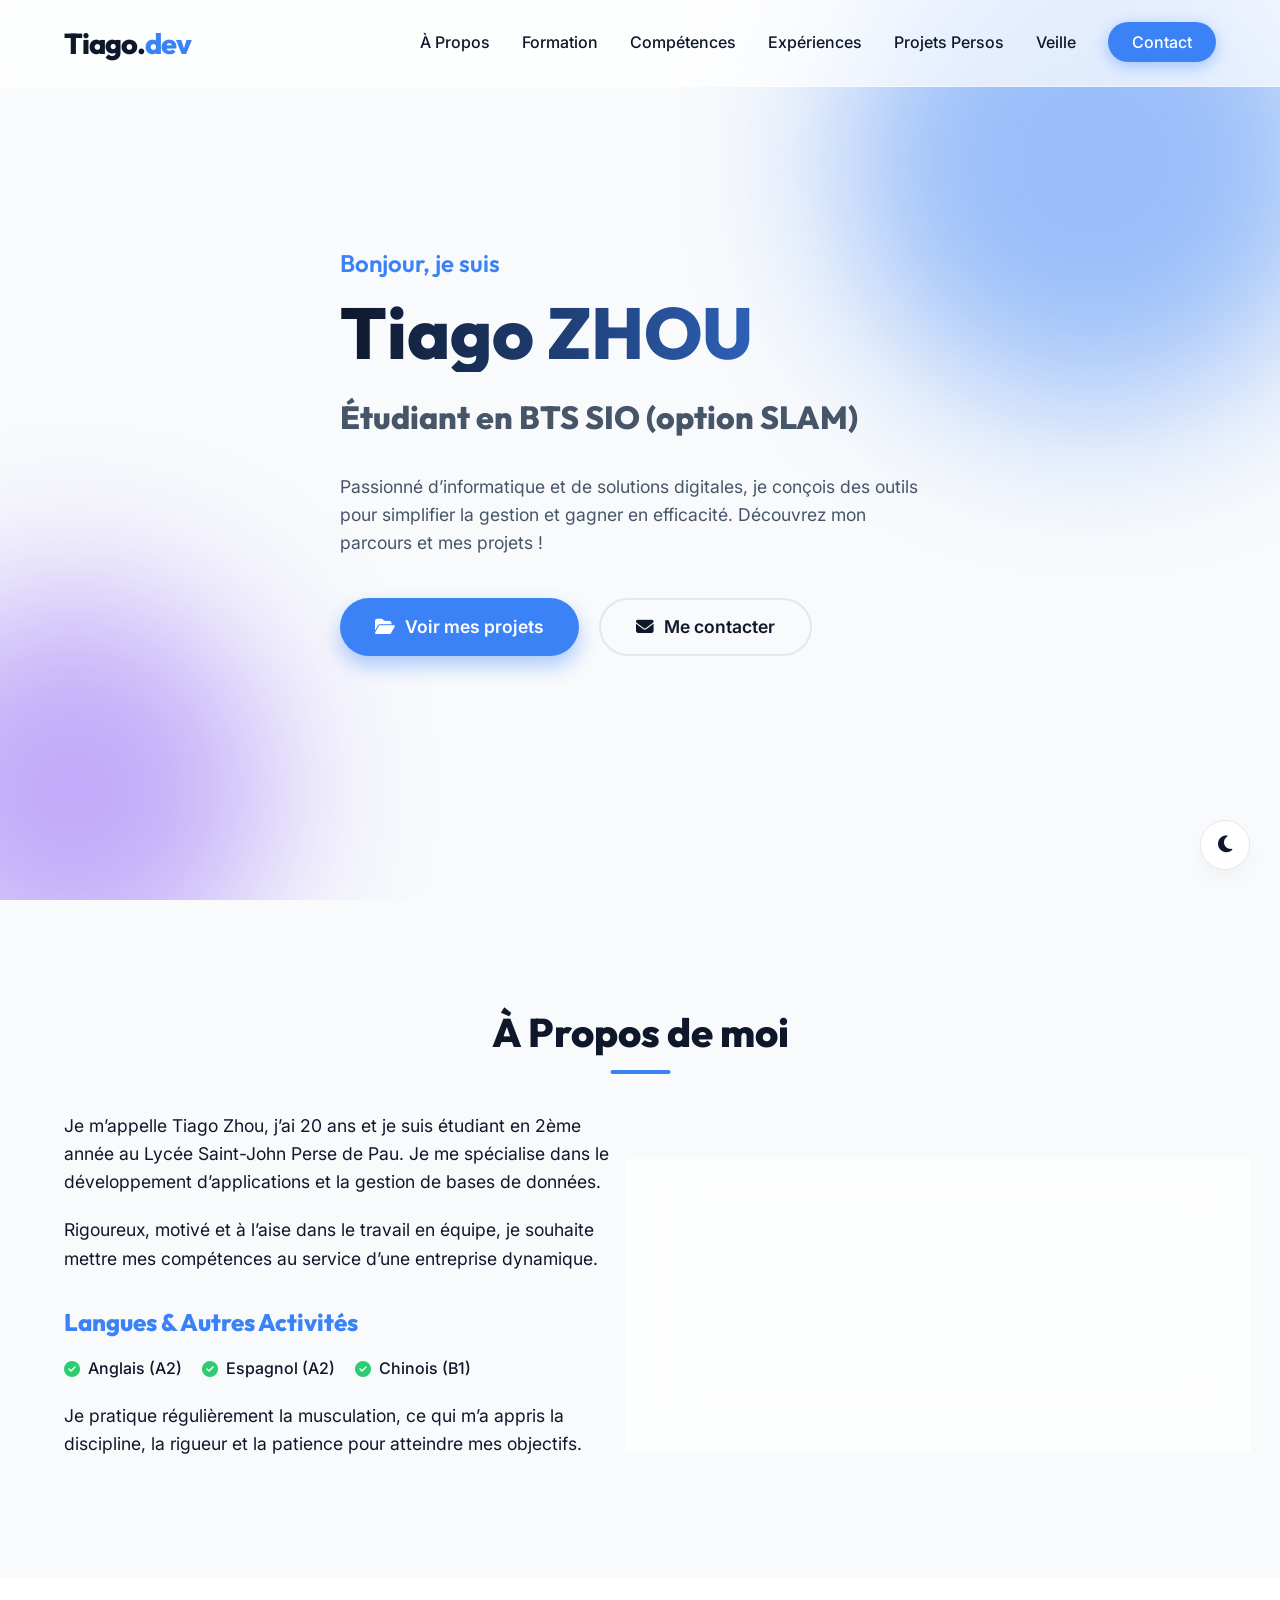
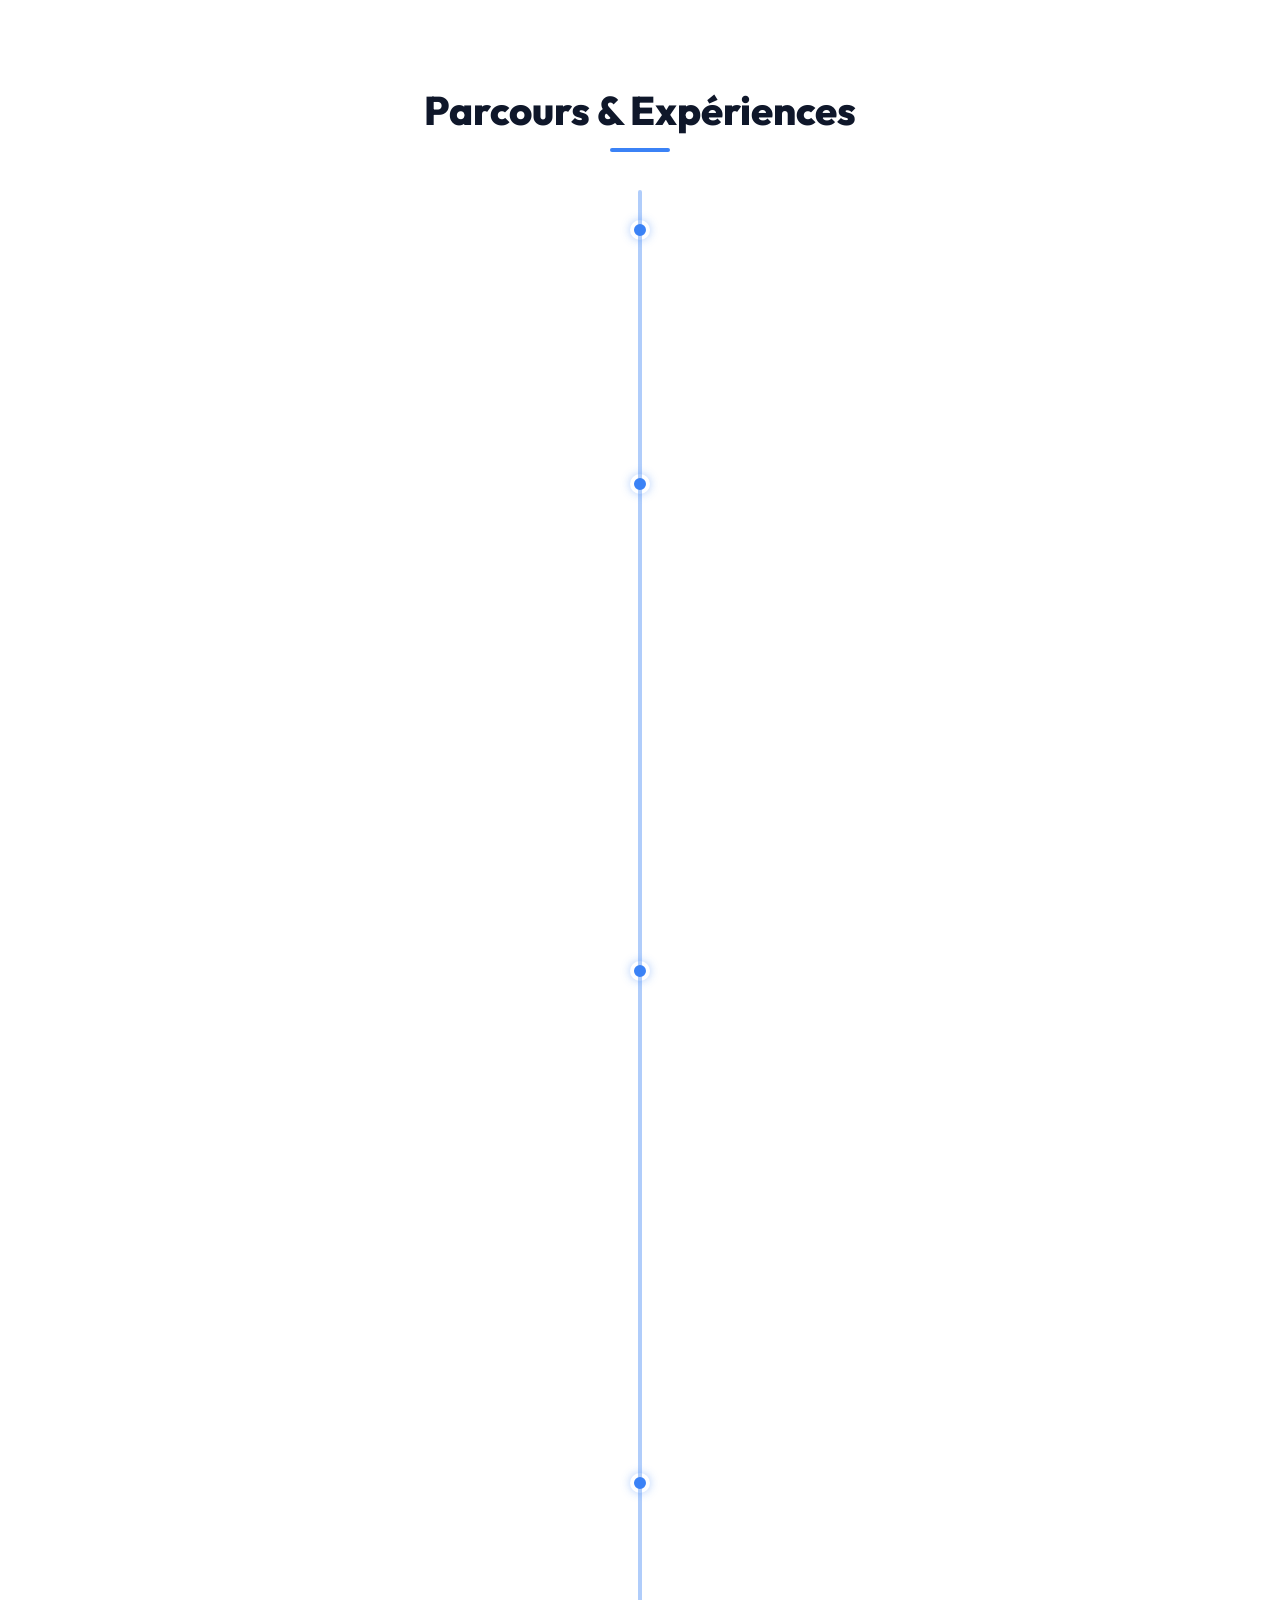
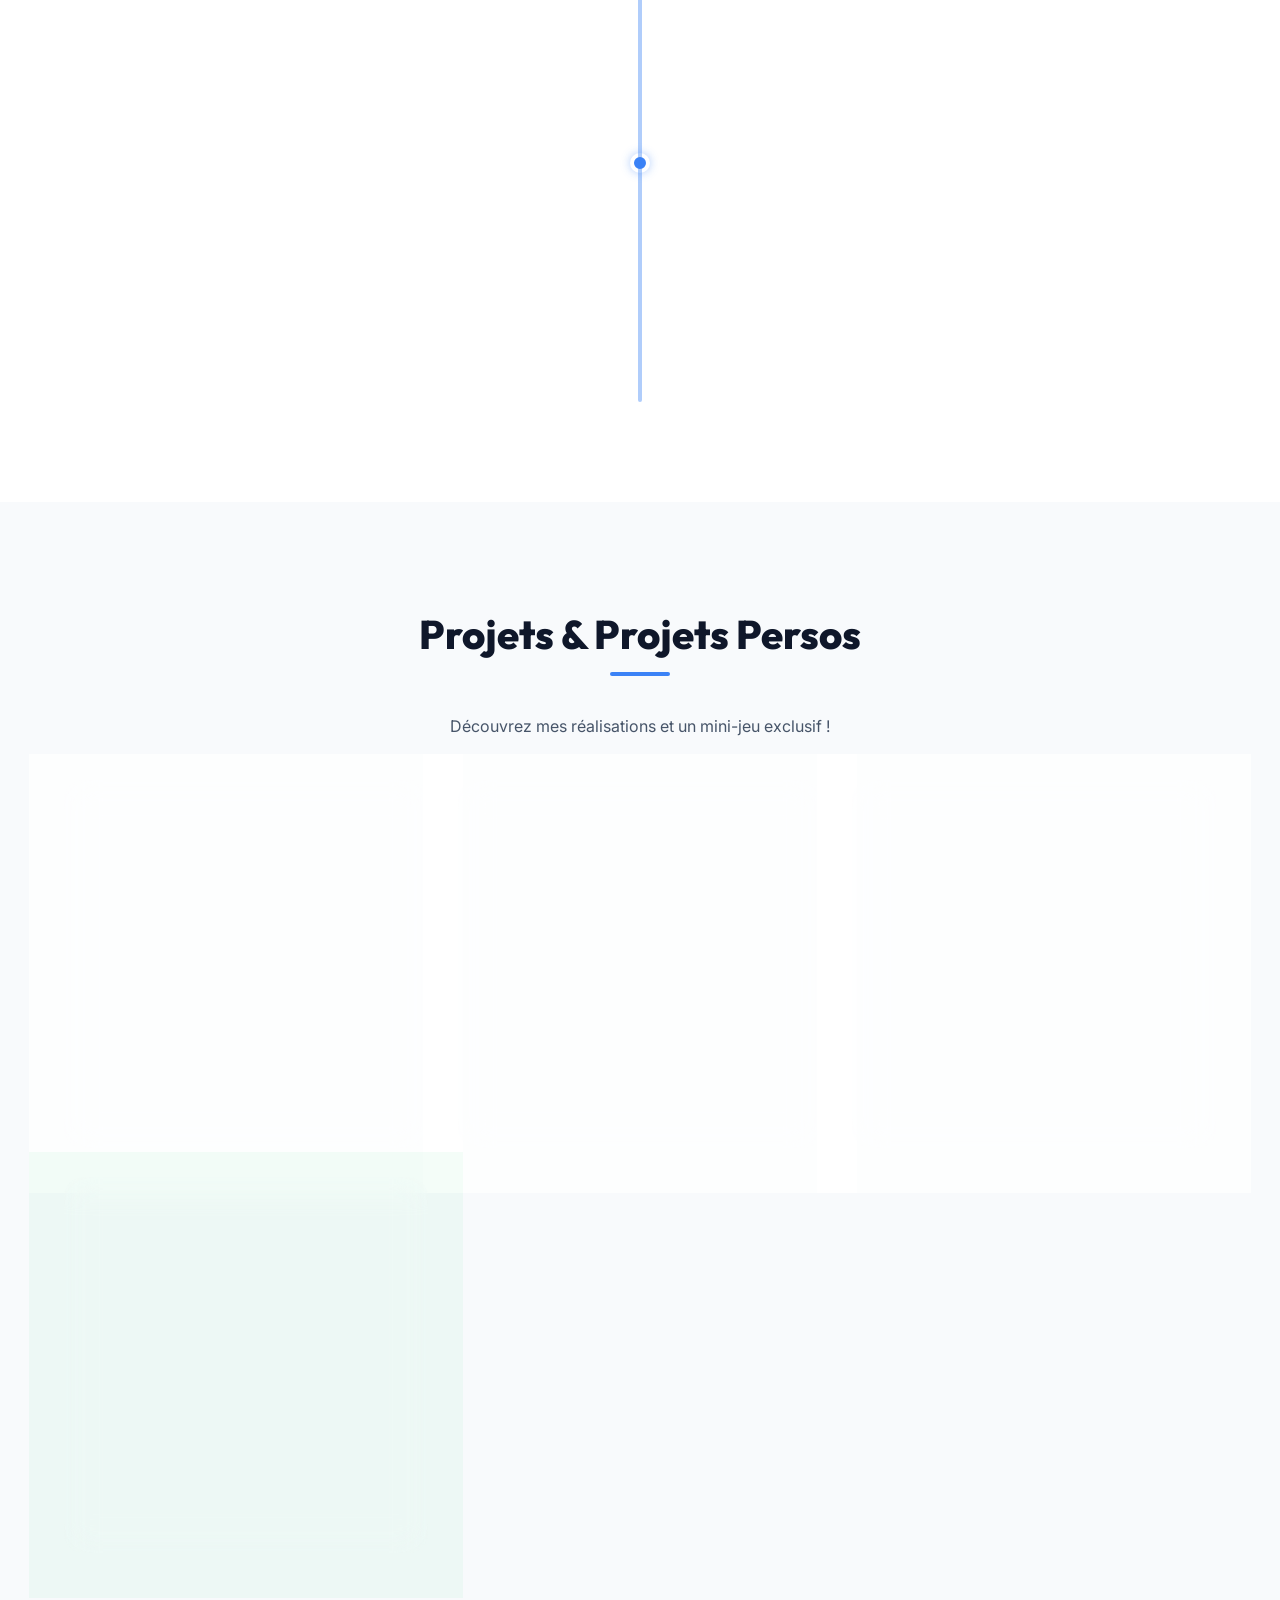
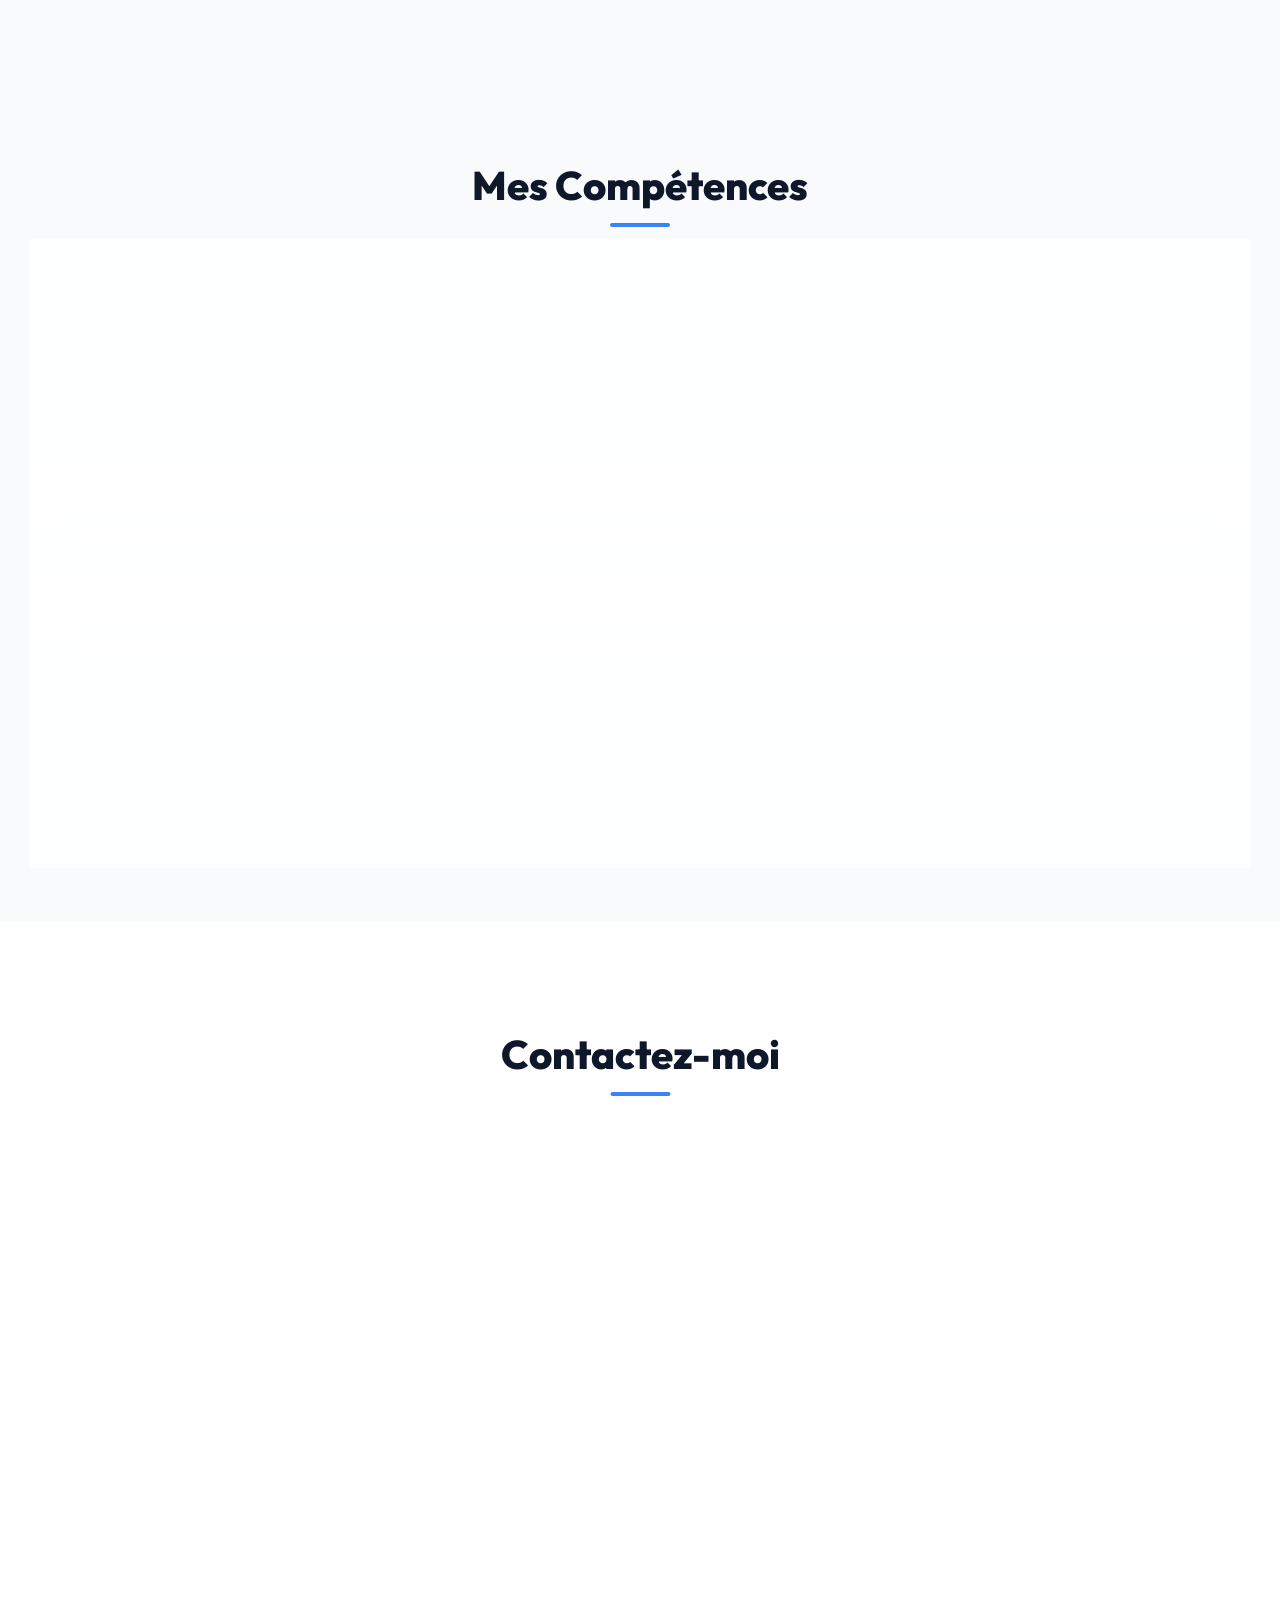
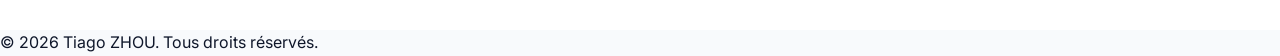
==== index.html @ 139e58eb "Add files via upload" ====
<!DOCTYPE html>
<html lang="fr">

<head>
    <meta charset="UTF-8">
    <meta name="viewport" content="width=device-width, initial-scale=1.0">
    <title>Tiago ZHOU | Développeur d'Applications</title>
    <!-- Google Fonts -->
    <link rel="preconnect" href="https://fonts.googleapis.com">
    <link rel="preconnect" href="https://fonts.gstatic.com" crossorigin>
    <link
        href="https://fonts.googleapis.com/css2?family=Outfit:wght@300;400;600;800&family=Inter:wght@300;400;500;700&display=swap"
        rel="stylesheet">
    <!-- Font Awesome for Icons -->
    <link rel="stylesheet" href="https://cdnjs.cloudflare.com/ajax/libs/font-awesome/6.4.0/css/all.min.css">
    <!-- Main Style -->
    <link rel="stylesheet" href="css/style.css">
</head>

<body>
    <!-- Theme Switcher -->
    <button id="theme-switch" aria-label="Changer le thème">
        <i class="fas fa-moon"></i>
    </button>

    <!-- Navigation -->
    <nav class="navbar">
        <a href="#" class="logo">Tiago.<span>dev</span></a>

        <div class="hamburger">
            <span class="bar"></span>
            <span class="bar"></span>
            <span class="bar"></span>
        </div>

        <ul class="nav-links">
            <li><a href="#about">À Propos</a></li>
            <li><a href="#education">Formation</a></li>
            <li><a href="#skills">Compétences</a></li>
            <li><a href="#experience">Expériences</a></li>
            <li><a href="#projects">Projets Persos</a></li>
            <li><a href="#watch">Veille</a></li>
            <li><a href="#contact" class="btn-contact">Contact</a></li>
        </ul>
    </nav>

    <!-- HERO SECTION -->
    <section id="home" class="hero">
        <div class="hero-bg-shapes">
            <div class="shape shape-1"></div>
            <div class="shape shape-2"></div>
        </div>
        <div class="hero-content section reveal">
            <span class="greeting">Bonjour, je suis</span>
            <h1 class="hero-title">Tiago ZHOU</h1>
            <h2 class="hero-subtitle">Étudiant en BTS SIO (option SLAM)</h2>
            <p class="hero-desc">Passionné d’informatique et de solutions digitales, je conçois des outils pour
                simplifier la gestion et gagner en efficacité. Découvrez mon parcours et mes projets !</p>
            <div class="hero-buttons">
                <a href="#projects" class="btn-primary">
                    <i class="fas fa-folder-open"></i> Voir mes projets
                </a>
                <a href="#contact" class="btn-secondary">
                    <i class="fas fa-envelope"></i> Me contacter
                </a>
            </div>
        </div>
    </section>

    <!-- ABOUT SECTION -->
    <section id="about" class="section reveal">
        <h2 class="section-title">À Propos de moi</h2>
        <div class="about-content">
            <div class="about-text">
                <p>Je m’appelle Tiago Zhou, j’ai 20 ans et je suis étudiant en 2ème année au Lycée Saint-John Perse de
                    Pau. Je me spécialise dans le développement d’applications et la gestion de bases de données.</p>
                <p>Rigoureux, motivé et à l’aise dans le travail en équipe, je souhaite mettre mes compétences au
                    service d’une entreprise dynamique.</p>

                <h3 class="subsection-title">Langues & Autres Activités</h3>
                <ul class="languages-list">
                    <li><i class="fas fa-check-circle"></i> Anglais (A2)</li>
                    <li><i class="fas fa-check-circle"></i> Espagnol (A2)</li>
                    <li><i class="fas fa-check-circle"></i> Chinois (B1)</li>
                </ul>
                <p class="hobbies-text">Je pratique régulièrement la musculation, ce qui m’a appris la discipline, la
                    rigueur et la patience pour atteindre mes objectifs.</p>
            </div>
            <div class="about-card glass-card">
                <div class="stat-box">
                    <i class="fas fa-code"></i>
                    <h4>+2 Ans</h4>
                    <p>Développement</p>
                </div>
                <div class="stat-box">
                    <i class="fas fa-laptop-code"></i>
                    <h4>SLAM</h4>
                    <p>Option BTS SIO</p>
                </div>
            </div>
        </div>
    </section>

    <!-- EDUCATION & EXPERIENCE TIMELINE -->
    <section id="education" class="section reveal bg-alt">
        <h2 class="section-title">Parcours & Expériences</h2>

        <div class="timeline">
            <!-- BTS SIO -->
            <div class="timeline-item reveal">
                <div class="timeline-dot"></div>
                <div class="timeline-content glass-card">
                    <span class="timeline-date">2024 - 2026</span>
                    <h3>BTS SIO option SLAM</h3>
                    <h4>Lycée Saint-John Perse PAU</h4>
                    <p>Solutions Logicielles et Applications Métiers.</p>
                </div>
            </div>

            <!-- Stage Penstyle -->
            <div class="timeline-item reveal">
                <div class="timeline-dot"></div>
                <div class="timeline-content glass-card">
                    <span class="timeline-date">2026 (2ème année)</span>
                    <h3>Stage - Penstyleshoes</h3>
                    <h4>Bordeaux</h4>
                    <p>Création complète d'un site vitrine avec e-commerce sur le thème du tatouage. Utilisation de
                        Wordpress et Elementor en totale autonomie. Le site a été pensé avec une charte graphique
                        spécifique au tatouage et adapté à tous les supports (responsive design PC, mobile, tablette).
                    </p>
                    <a href="pages/stage-penstyle.html" class="btn-primary"
                        style="margin-top: 15px; padding: 8px 20px; font-size: 0.9rem;">
                        <i class="fas fa-plus-circle"></i> En savoir plus
                    </a>
                </div>
            </div>

            <!-- Stage Valeur Bati -->
            <div class="timeline-item reveal">
                <div class="timeline-dot"></div>
                <div class="timeline-content glass-card">
                    <span class="timeline-date">2025 (1ère année)</span>
                    <h3>Stage - Valeur Bâti</h3>
                    <h4>Landes</h4>
                    <p>Création d'automatisations No-code (Zapier, Airtable, Baserow) pour améliorer la gestion des
                        données (achats, devis, factures). L'entreprise faisait face à une gestion administrative
                        manuelle. Ma mission a été de créer une base de données centralisée et d'automatiser le
                        traitement des devis et factures.</p>
                    <a href="pages/stage-valeur-bati.html" class="btn-primary"
                        style="margin-top: 15px; padding: 8px 20px; font-size: 0.9rem;">
                        <i class="fas fa-plus-circle"></i> En savoir plus
                    </a>
                </div>
            </div>

            <!-- Bac -->
            <div class="timeline-item reveal">
                <div class="timeline-dot"></div>
                <div class="timeline-content glass-card">
                    <span class="timeline-date">2024</span>
                    <h3>Baccalauréat Général</h3>
                    <h4>Lycée Condorcet - Bordeaux</h4>
                    <p>Spécialité Mathématiques / Informatique et Sciences du Numérique.</p>
                </div>
            </div>

            <!-- Ami Buffet -->
            <div class="timeline-item reveal">
                <div class="timeline-dot"></div>
                <div class="timeline-content glass-card">
                    <span class="timeline-date">Stage de 3ème</span>
                    <h3>Employé polyvalent</h3>
                    <h4>Restaurant Ami Buffet, Bordeaux Lac</h4>
                    <p>Service en salle et prise de commandes.</p>
                </div>
            </div>
        </div>
    </section>

    <!-- PROJECTS & ZELDA CLICKER SECTION -->
    <section id="projects" class="section reveal">
        <h2 class="section-title">Projets & Projets Persos</h2>
        <p style="text-align: center; margin-bottom: 40px; color: var(--text-secondary);">Découvrez mes réalisations et
            un mini-jeu exclusif !</p>

        <div class="projects-container"
            style="display: grid; grid-template-columns: repeat(auto-fit, minmax(300px, 1fr)); gap: 30px;">

            <!-- Projet CV -->
            <div class="glass-card" style="display: flex; flex-direction: column; justify-content: space-between;">
                <div>
                    <i class="fas fa-portrait"
                        style="font-size: 3rem; color: var(--accent-color); margin-bottom: 15px;"></i>
                    <h3 style="font-size: 1.5rem; margin-bottom: 10px;">Site Web Personnel (CV)</h3>
                    <p style="color: var(--text-secondary); margin-bottom: 15px;">Mise en pratique de mes compétences
                        fondamentales en développement web (HTML, CSS, Javascript) pour concevoir un CV en ligne
                        interactif.</p>
                </div>
            </div>

            <!-- Pic du Midi -->
            <div class="glass-card" style="display: flex; flex-direction: column; justify-content: space-between;">
                <div>
                    <i class="fas fa-mountain"
                        style="font-size: 3rem; color: var(--accent-color); margin-bottom: 15px;"></i>
                    <h3 style="font-size: 1.5rem; margin-bottom: 10px;">Pic du Midi</h3>
                    <p style="color: var(--text-secondary); margin-bottom: 15px;">Apprentissage avancé du CMS WordPress
                        et Elementor (ainsi que tablePress) pour reproduire la charte graphique et l'identité numérique
                        de l'organisation.</p>
                </div>
            </div>

            <!-- Projet DAO & Fa -->
            <div class="glass-card" style="display: flex; flex-direction: column; justify-content: space-between;">
                <div>
                    <i class="fas fa-database"
                        style="font-size: 3rem; color: var(--accent-color); margin-bottom: 15px;"></i>
                    <h3 style="font-size: 1.5rem; margin-bottom: 10px;">Projets PHP (DAO & Fâ)</h3>
                    <p style="color: var(--text-secondary); margin-bottom: 15px;">Dans le cadre des "Ateliers
                        professionnels", développement en groupe d'applications PHP implémentant le design pattern DAO
                        pour séparer l'accès aux données de la logique métier, rendant le code plus propre et
                        maintenable.</p>
                </div>
            </div>

            <!-- Zelda Clicker Redirect -->
            <div class="glass-card"
                style="display: flex; flex-direction: column; justify-content: space-between; border: 2px solid var(--rupee-green); background: rgba(46, 204, 113, 0.05);">
                <div style="text-align: center;">
                    <img src="assets/green_rupee.png" alt="Zelda Rupee"
                        style="width: 60px; height: 60px; margin-bottom: 15px; filter: drop-shadow(0 0 10px rgba(46, 204, 113, 0.6));">
                    <h3 style="font-size: 1.5rem; margin-bottom: 10px; color: var(--rupee-green);">Zelda Rupee Clicker
                    </h3>
                    <p style="color: var(--text-secondary); margin-bottom: 20px;">Amusez-vous avec ce mini-jeu que j'ai
                        développé en Vanilla JavaScript ! Cliquez, achetez des améliorations et devenez le héros le plus
                        riche d'Hyrule !</p>
                </div>
                <a href="zelda.html" class="btn-primary"
                    style="justify-content: center; background-color: var(--rupee-green); box-shadow: 0 10px 20px rgba(46, 204, 113, 0.4);">
                    <i class="fas fa-play"></i> Jouer au jeu
                </a>
            </div>

        </div>
    </section>

    <!-- SKILLS SECTION -->
    <section id="skills" class="section reveal">
        <h2 class="section-title">Mes Compétences</h2>

        <div class="skills-container">
            <!-- Dévelopement -->
            <div class="skill-category glass-card">
                <h3><i class="fas fa-code"></i> Développement</h3>
                <div class="skill-item">
                    <span>HTML / CSS</span>
                    <div class="progress-bar">
                        <div class="progress" style="width: 90%;"></div>
                    </div>
                </div>
                <div class="skill-item">
                    <span>JavaScript</span>
                    <div class="progress-bar">
                        <div class="progress" style="width: 75%;"></div>
                    </div>
                </div>
                <div class="skill-item">
                    <span>PHP / SQL</span>
                    <div class="progress-bar">
                        <div class="progress" style="width: 80%;"></div>
                    </div>
                </div>
                <div class="skill-item">
                    <span>Java / POO</span>
                    <div class="progress-bar">
                        <div class="progress" style="width: 70%;"></div>
                    </div>
                </div>
                <div class="skill-item">
                    <span>WordPress / Elementor</span>
                    <div class="progress-bar">
                        <div class="progress" style="width: 85%;"></div>
                    </div>
                </div>
            </div>

            <!-- No-Code -->
            <div class="skill-category glass-card">
                <h3><i class="fas fa-magic"></i> No-Code & Ops</h3>
                <div class="skill-tags">
                    <span class="tag">Zapier</span>
                    <span class="tag">Baserow</span>
                    <span class="tag">Airtable</span>
                    <span class="tag">Git</span>
                    <span class="tag">Merise / UML</span>
                    <span class="tag">Méthode Agile</span>
                </div>
            </div>

            <!-- Cybersécurité & Système -->
            <div class="skill-category glass-card">
                <h3><i class="fas fa-shield-alt"></i> Cyber & Système</h3>
                <ul class="check-list">
                    <li><i class="fas fa-check"></i> Machines Virtuelles</li>
                    <li><i class="fas fa-check"></i> Adressage IP & Sous-réseaux</li>
                    <li><i class="fas fa-check"></i> Sécurisation Système & RGPD</li>
                    <li><i class="fas fa-check"></i> Contre-mesures & Anti-virus</li>
                    <li><i class="fas fa-check"></i> Montage matériel</li>
                </ul>
            </div>
        </div>
    </section>

    <!-- CONTACT SECTION -->
    <section id="contact" class="section reveal bg-alt">
        <h2 class="section-title">Contactez-moi</h2>
        <div class="contact-container">
            <div class="contact-info glass-card">
                <h3>Prêt pour une nouvelle aventure ?</h3>
                <p>N'hésitez pas à me contacter pour toute proposition de stage, d'alternance ou de projet !</p>

                <div class="contact-methods">
                    <a href="mailto:tiagozhou2@gmail.com" class="contact-method">
                        <i class="fas fa-envelope"></i>
                        <span>tiagozhou2@gmail.com</span>
                    </a>
                    <a href="tel:+330768898378" class="contact-method">
                        <i class="fas fa-phone-alt"></i>
                        <span>+33 07 68 89 83 78</span>
                    </a>
                </div>
            </div>

            <form class="contact-form glass-card"
                onsubmit="event.preventDefault(); alert('Message envoyé ! (Simulation)');">
                <div class="input-group">
                    <input type="text" placeholder="Votre Nom" required>
                </div>
                <div class="input-group">
                    <input type="email" placeholder="Votre Email" required>
                </div>
                <div class="input-group">
                    <textarea placeholder="Votre Message" rows="5" required></textarea>
                </div>
                <button type="submit" class="btn-primary w-100">Envoyer Message</button>
            </form>
        </div>
    </section>

    <!-- FOOTER -->
    <footer>
        <p>© 2026 Tiago ZHOU. Tous droits réservés.</p>
    </footer>

    <!-- App Scripts -->
    <script src="js/script.js"></script>
</body>

</html>
---- css/style.css ----
/* =========================================
   VARIABLES & THEME (Dark/Light Mode)
   ========================================= */
:root {
    /* TYPOGRAPHY */
    --font-primary: 'Outfit', sans-serif;
    --font-secondary: 'Inter', sans-serif;

    /* COLORS - LIGHT MODE (Default) */
    --bg-color: #f8fafc;
    --bg-secondary: #ffffff;
    --text-primary: #0f172a;
    --text-secondary: #475569;
    --accent-color: #3b82f6;
    /* Beautiful Blue */
    --accent-glow: rgba(59, 130, 246, 0.4);
    --border-color: #e2e8f0;

    /* CARD & GLASSMORPHISM */
    --glass-bg: rgba(255, 255, 255, 0.7);
    --glass-border: rgba(255, 255, 255, 0.5);
    --shadow-soft: 0 10px 30px -10px rgba(0, 0, 0, 0.1);

    /* ZELDA COLORS */
    --rupee-green: #2ecc71;

    /* ANIMATIONS */
    --transition-fast: 0.2s ease;
    --transition-smooth: 0.4s cubic-bezier(0.16, 1, 0.3, 1);
}

/* DARK MODE VARIABLES */
[data-theme="dark"] {
    --bg-color: #0b1120;
    --bg-secondary: #1e293b;
    --text-primary: #f8fafc;
    --text-secondary: #94a3b8;
    --accent-color: #60a5fa;
    --accent-glow: rgba(96, 165, 250, 0.4);
    --border-color: #334155;

    --glass-bg: rgba(30, 41, 59, 0.7);
    --glass-border: rgba(255, 255, 255, 0.1);
    --shadow-soft: 0 10px 30px -10px rgba(0, 0, 0, 0.5);
}

/* =========================================
   GLOBAL STYLES
   ========================================= */
* {
    margin: 0;
    padding: 0;
    box-sizing: border-box;
}

html {
    scroll-behavior: smooth;
}

body {
    font-family: var(--font-secondary);
    background-color: var(--bg-color);
    color: var(--text-primary);
    line-height: 1.6;
    transition: background-color var(--transition-smooth), color var(--transition-smooth);
    overflow-x: hidden;
    /* Prevent horizontal scroll from animations */
}

h1,
h2,
h3,
h4,
h5,
h6,
.logo {
    font-family: var(--font-primary);
    font-weight: 800;
}

a {
    text-decoration: none;
    color: inherit;
    transition: color var(--transition-fast);
}

ul {
    list-style: none;
}

.section {
    padding: 100px 5%;
    max-width: 1400px;
    margin: 0 auto;
}

.section-title {
    font-size: 2.5rem;
    margin-bottom: 3rem;
    text-align: center;
    position: relative;
    display: inline-block;
    left: 50%;
    transform: translateX(-50%);
}

.section-title::after {
    content: '';
    position: absolute;
    bottom: -10px;
    left: 50%;
    transform: translateX(-50%);
    width: 60px;
    height: 4px;
    background: var(--accent-color);
    border-radius: 2px;
}

/* =========================================
   NAVIGATION BAR
   ========================================= */
.navbar {
    position: fixed;
    top: 0;
    left: 0;
    width: 100%;
    padding: 20px 5%;
    display: flex;
    justify-content: space-between;
    align-items: center;
    z-index: 1000;
    background: var(--glass-bg);
    backdrop-filter: blur(12px);
    -webkit-backdrop-filter: blur(12px);
    border-bottom: 1px solid var(--glass-border);
    transition: padding var(--transition-smooth);
}

.navbar.scrolled {
    padding: 15px 5%;
    box-shadow: var(--shadow-soft);
}

.logo {
    font-size: 1.8rem;
    color: var(--text-primary);
    letter-spacing: -1px;
}

.logo span {
    color: var(--accent-color);
}

.nav-links {
    display: flex;
    gap: 2rem;
    align-items: center;
}

.nav-links li a {
    font-weight: 500;
    font-size: 1rem;
    position: relative;
}

.nav-links li a:not(.btn-contact)::after {
    content: '';
    position: absolute;
    bottom: -5px;
    left: 0;
    width: 0%;
    height: 2px;
    background: var(--accent-color);
    transition: width var(--transition-smooth);
}

.nav-links li a:hover:not(.btn-contact)::after {
    width: 100%;
}

.nav-links li a:hover {
    color: var(--accent-color);
}

.btn-contact {
    background: var(--accent-color);
    color: #fff !important;
    padding: 10px 24px;
    border-radius: 30px;
    font-weight: 600;
    box-shadow: 0 4px 15px var(--accent-glow);
    transition: transform 0.3s ease, box-shadow 0.3s ease;
}

.btn-contact:hover {
    transform: translateY(-2px);
    box-shadow: 0 6px 20px var(--accent-glow);
}

/* Theme Switcher */
#theme-switch {
    position: fixed;
    bottom: 30px;
    right: 30px;
    width: 50px;
    height: 50px;
    border-radius: 50%;
    background: var(--bg-secondary);
    border: 1px solid var(--border-color);
    color: var(--text-primary);
    font-size: 1.2rem;
    cursor: pointer;
    box-shadow: var(--shadow-soft);
    z-index: 1001;
    display: flex;
    justify-content: center;
    align-items: center;
    transition: transform var(--transition-fast);
}

#theme-switch:hover {
    transform: scale(1.1);
}

/* Hamburger Menu (Mobile) */
.hamburger {
    display: none;
    cursor: pointer;
}

.bar {
    display: block;
    width: 25px;
    height: 3px;
    margin: 5px auto;
    -webkit-transition: all 0.3s ease-in-out;
    transition: all 0.3s ease-in-out;
    background-color: var(--text-primary);
}

/* =========================================
   HERO SECTION
   ========================================= */
.hero {
    height: 100vh;
    display: flex;
    align-items: center;
    position: relative;
    overflow: hidden;
}

.hero-content {
    max-width: 800px;
    z-index: 2;
}

.greeting {
    font-family: var(--font-primary);
    color: var(--accent-color);
    font-size: 1.5rem;
    font-weight: 600;
    margin-bottom: 10px;
    display: block;
}

.hero-title {
    font-size: 4.5rem;
    line-height: 1.1;
    margin-bottom: 20px;
    background: linear-gradient(to right, var(--text-primary), var(--accent-color));
    background-clip: text;
    -webkit-background-clip: text;
    -webkit-text-fill-color: transparent;
}

.hero-subtitle {
    font-size: 2rem;
    color: var(--text-secondary);
    margin-bottom: 30px;
}

.hero-desc {
    font-size: 1.1rem;
    color: var(--text-secondary);
    margin-bottom: 40px;
    max-width: 600px;
}

.hero-buttons {
    display: flex;
    gap: 20px;
}

.btn-primary {
    display: inline-flex;
    align-items: center;
    gap: 10px;
    background: var(--accent-color);
    color: #fff;
    padding: 15px 35px;
    border-radius: 30px;
    font-weight: 600;
    font-size: 1.1rem;
    box-shadow: 0 10px 20px var(--accent-glow);
    transition: transform 0.3s ease, box-shadow 0.3s ease;
}

.btn-primary:hover {
    transform: translateY(-3px);
    box-shadow: 0 15px 25px var(--accent-glow);
    color: #fff;
}

.btn-secondary {
    display: inline-flex;
    align-items: center;
    gap: 10px;
    background: transparent;
    color: var(--text-primary);
    border: 2px solid var(--border-color);
    padding: 13px 35px;
    border-radius: 30px;
    font-weight: 600;
    font-size: 1.1rem;
    transition: all 0.3s ease;
}

.btn-secondary:hover {
    border-color: var(--accent-color);
    color: var(--accent-color);
}

/* Hero Background Elements */
.hero-bg-shapes {
    position: absolute;
    top: 0;
    left: 0;
    width: 100%;
    height: 100%;
    z-index: 1;
    pointer-events: none;
}

.shape {
    position: absolute;
    filter: blur(80px);
    opacity: 0.5;
    z-index: 1;
    border-radius: 50%;
}

.shape-1 {
    top: -10%;
    right: -5%;
    width: 500px;
    height: 500px;
    background: var(--accent-color);
    animation: float 10s infinite ease-in-out;
}

.shape-2 {
    bottom: -10%;
    left: -10%;
    width: 400px;
    height: 400px;
    background: #8b5cf6;
    /* Purple glow */
    animation: float 12s infinite ease-in-out reverse;
}

/* Global Animations */
@keyframes float {
    0% {
        transform: translateY(0px) scale(1);
    }

    50% {
        transform: translateY(-20px) scale(1.05);
    }

    100% {
        transform: translateY(0px) scale(1);
    }
}

.reveal {
    opacity: 0;
    transform: translateY(50px);
    transition: all 0.8s ease;
}

.reveal.active {
    opacity: 1;
    transform: translateY(0);
}

/* =========================================
   RESPONSIVE DESIGN (Globals)
   ========================================= */
@media (max-width: 992px) {
    .hero-title {
        font-size: 3.5rem;
    }

    .hero-subtitle {
        font-size: 1.5rem;
    }
}

@media (max-width: 768px) {
    .hamburger {
        display: block;
    }

    .hamburger.active .bar:nth-child(2) {
        opacity: 0;
    }

    .hamburger.active .bar:nth-child(1) {
        transform: translateY(8px) rotate(45deg);
    }

    .hamburger.active .bar:nth-child(3) {
        transform: translateY(-8px) rotate(-45deg);
    }

    .nav-links {
        position: fixed;
        left: -100%;
        top: 70px;
        gap: 0;
        flex-direction: column;
        background-color: var(--bg-secondary);
        width: 100%;
        text-align: center;
        transition: 0.3s;
        box-shadow: var(--shadow-soft);
        padding: 20px 0;
    }

    .nav-links.active {
        left: 0;
    }

    .nav-links li {
        margin: 16px 0;
    }

    .hero-title {
        font-size: 2.8rem;
    }

    .hero-buttons {
        flex-direction: column;
    }
}

/* =========================================
   ABOUT SECTION
   ========================================= */
.about-content {
    display: grid;
    grid-template-columns: 1fr 1fr;
    gap: 40px;
    align-items: center;
}

.about-text p {
    font-size: 1.1rem;
    margin-bottom: 20px;
}

.subsection-title {
    font-size: 1.5rem;
    margin: 30px 0 15px;
    color: var(--accent-color);
}

.languages-list {
    display: flex;
    gap: 20px;
    margin-bottom: 20px;
    flex-wrap: wrap;
}

.languages-list li {
    display: flex;
    align-items: center;
    gap: 8px;
    font-weight: 500;
}

.languages-list i {
    color: var(--rupee-green);
}

.glass-card {
    background: var(--glass-bg);
    backdrop-filter: blur(16px);
    -webkit-backdrop-filter: blur(16px);
    border: 1px solid var(--glass-border);
    border-radius: 20px;
    padding: 30px;
    box-shadow: var(--shadow-soft);
    transition: transform var(--transition-smooth);
}

.glass-card:hover {
    transform: translateY(-5px);
}

.about-card {
    display: grid;
    grid-template-columns: 1fr 1fr;
    gap: 20px;
}

.stat-box {
    text-align: center;
    padding: 20px;
    background: rgba(var(--accent-color), 0.05);
    border-radius: 15px;
}

.stat-box i {
    font-size: 2.5rem;
    color: var(--accent-color);
    margin-bottom: 10px;
}

.stat-box h4 {
    font-size: 1.5rem;
    margin-bottom: 5px;
}

.bg-alt {
    background-color: var(--bg-secondary);
}

/* =========================================
   TIMELINE (Experience & Education)
   ========================================= */
.timeline {
    position: relative;
    max-width: 800px;
    margin: 0 auto;
}

.timeline::after {
    content: '';
    position: absolute;
    width: 4px;
    background: var(--accent-glow);
    top: 0;
    bottom: 0;
    left: 50%;
    margin-left: -2px;
    border-radius: 2px;
}

.timeline-item {
    padding: 10px 40px;
    position: relative;
    background-color: inherit;
    width: 50%;
}

.timeline-item:nth-child(odd) {
    left: 0;
}

.timeline-item:nth-child(even) {
    left: 50%;
}

.timeline-dot {
    position: absolute;
    width: 20px;
    height: 20px;
    right: -10px;
    background-color: var(--accent-color);
    border: 4px solid var(--bg-secondary);
    top: 30px;
    border-radius: 50%;
    z-index: 1;
    box-shadow: 0 0 10px var(--accent-glow);
}

.timeline-item:nth-child(even) .timeline-dot {
    left: -10px;
}

.timeline-content {
    position: relative;
    border-radius: 15px;
}

.timeline-date {
    display: inline-block;
    padding: 5px 12px;
    background: var(--accent-color);
    color: white;
    border-radius: 20px;
    font-size: 0.85rem;
    font-weight: 600;
    margin-bottom: 15px;
}

.timeline-content h3 {
    font-size: 1.3rem;
    color: var(--text-primary);
    margin-bottom: 5px;
}

.timeline-content h4 {
    font-size: 1rem;
    color: var(--accent-color);
    font-weight: 500;
    margin-bottom: 10px;
}

/* Responsive Timeline */
@media screen and (max-width: 768px) {
    .about-content {
        grid-template-columns: 1fr;
    }

    .timeline::after {
        left: 31px;
    }

    .timeline-item {
        width: 100%;
        padding-left: 70px;
        padding-right: 25px;
    }

    .timeline-item:nth-child(even) {
        left: 0%;
    }

    .timeline-dot {
        left: 21px;
    }

    .timeline-item:nth-child(even) .timeline-dot {
        left: 21px;
    }
}
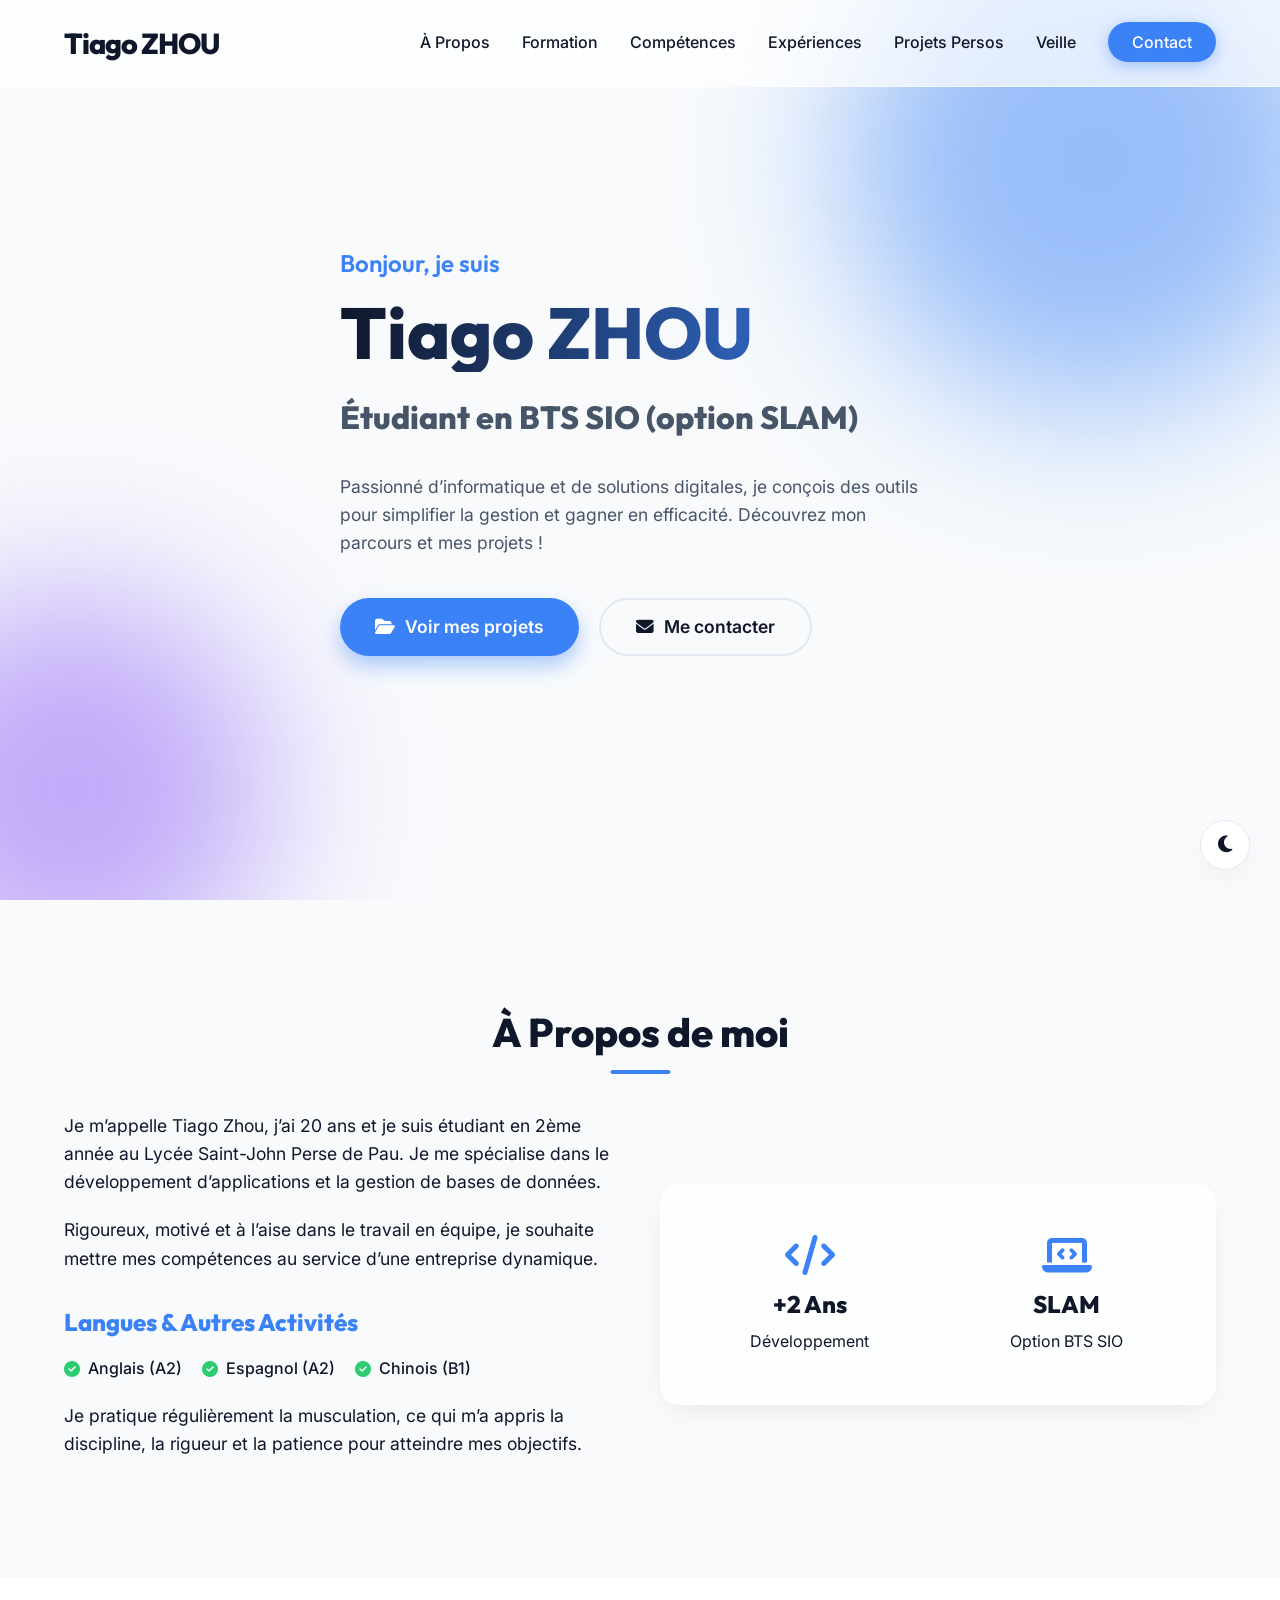
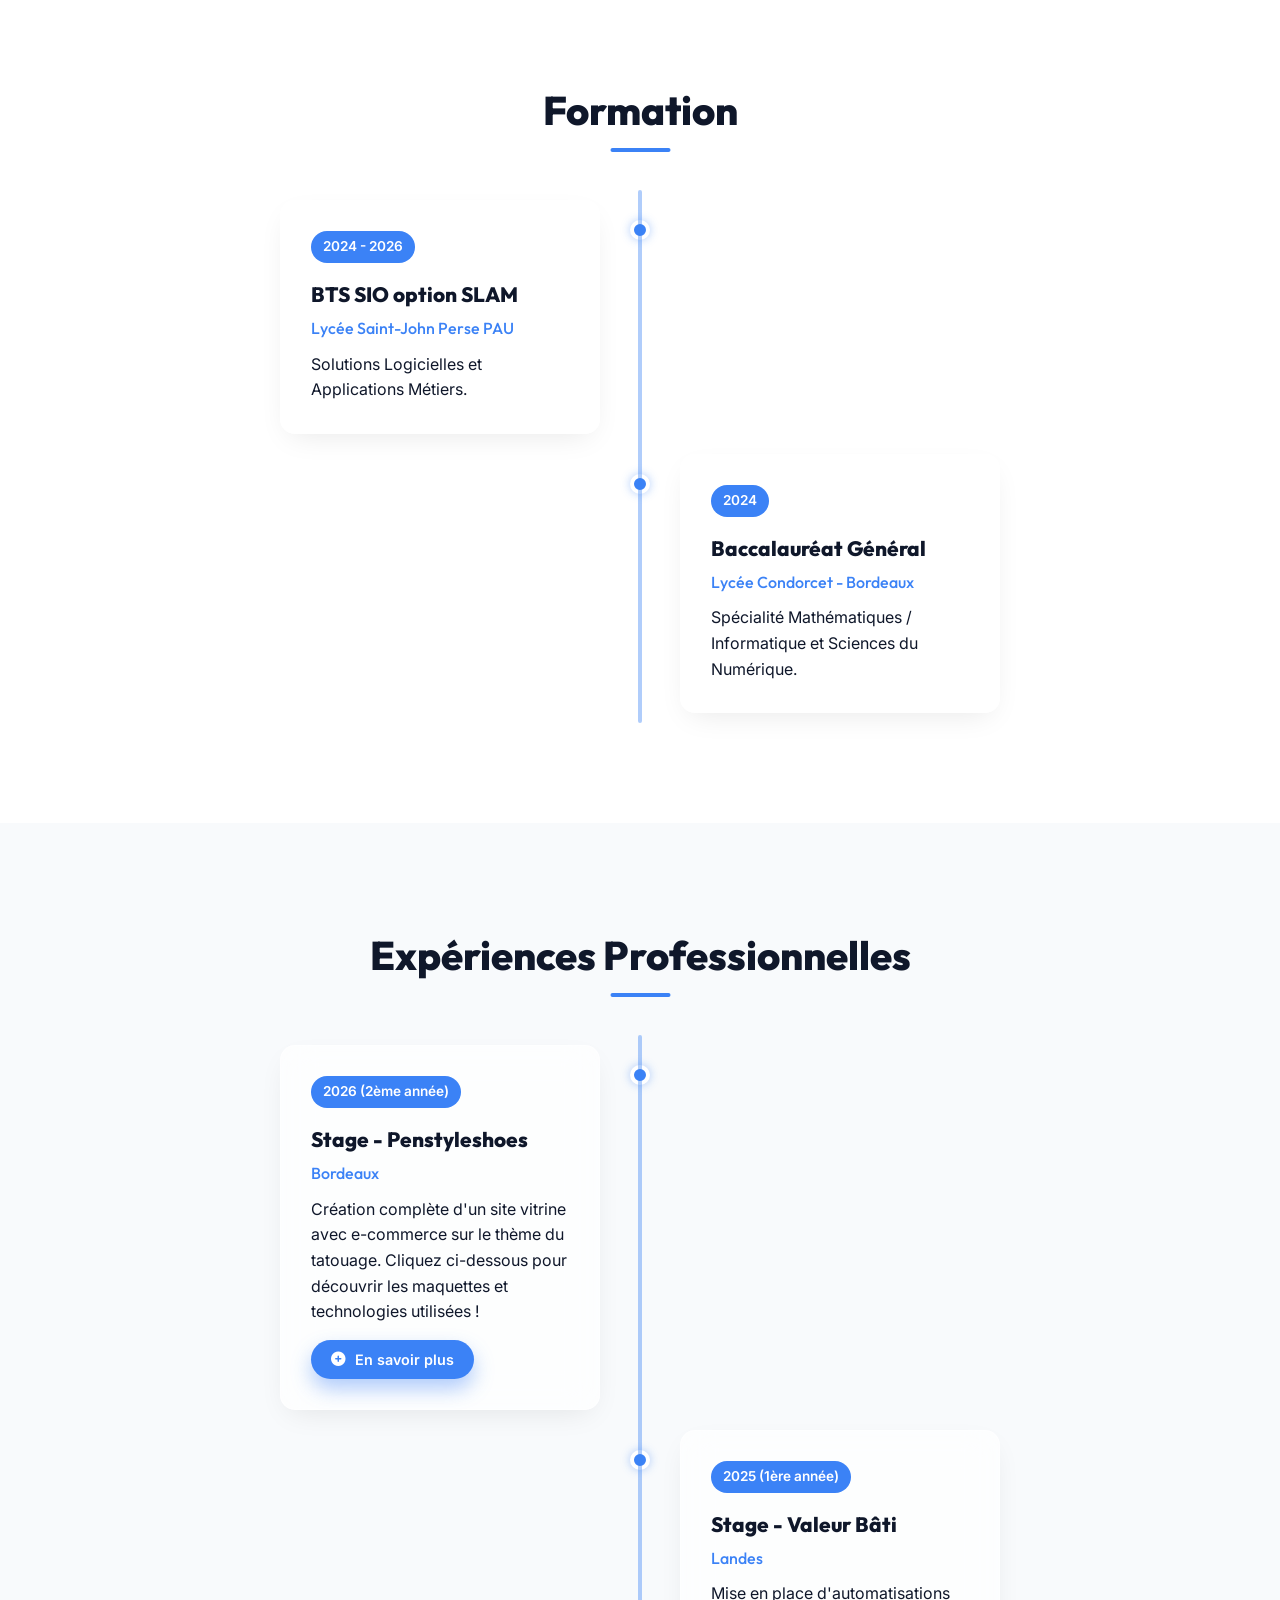
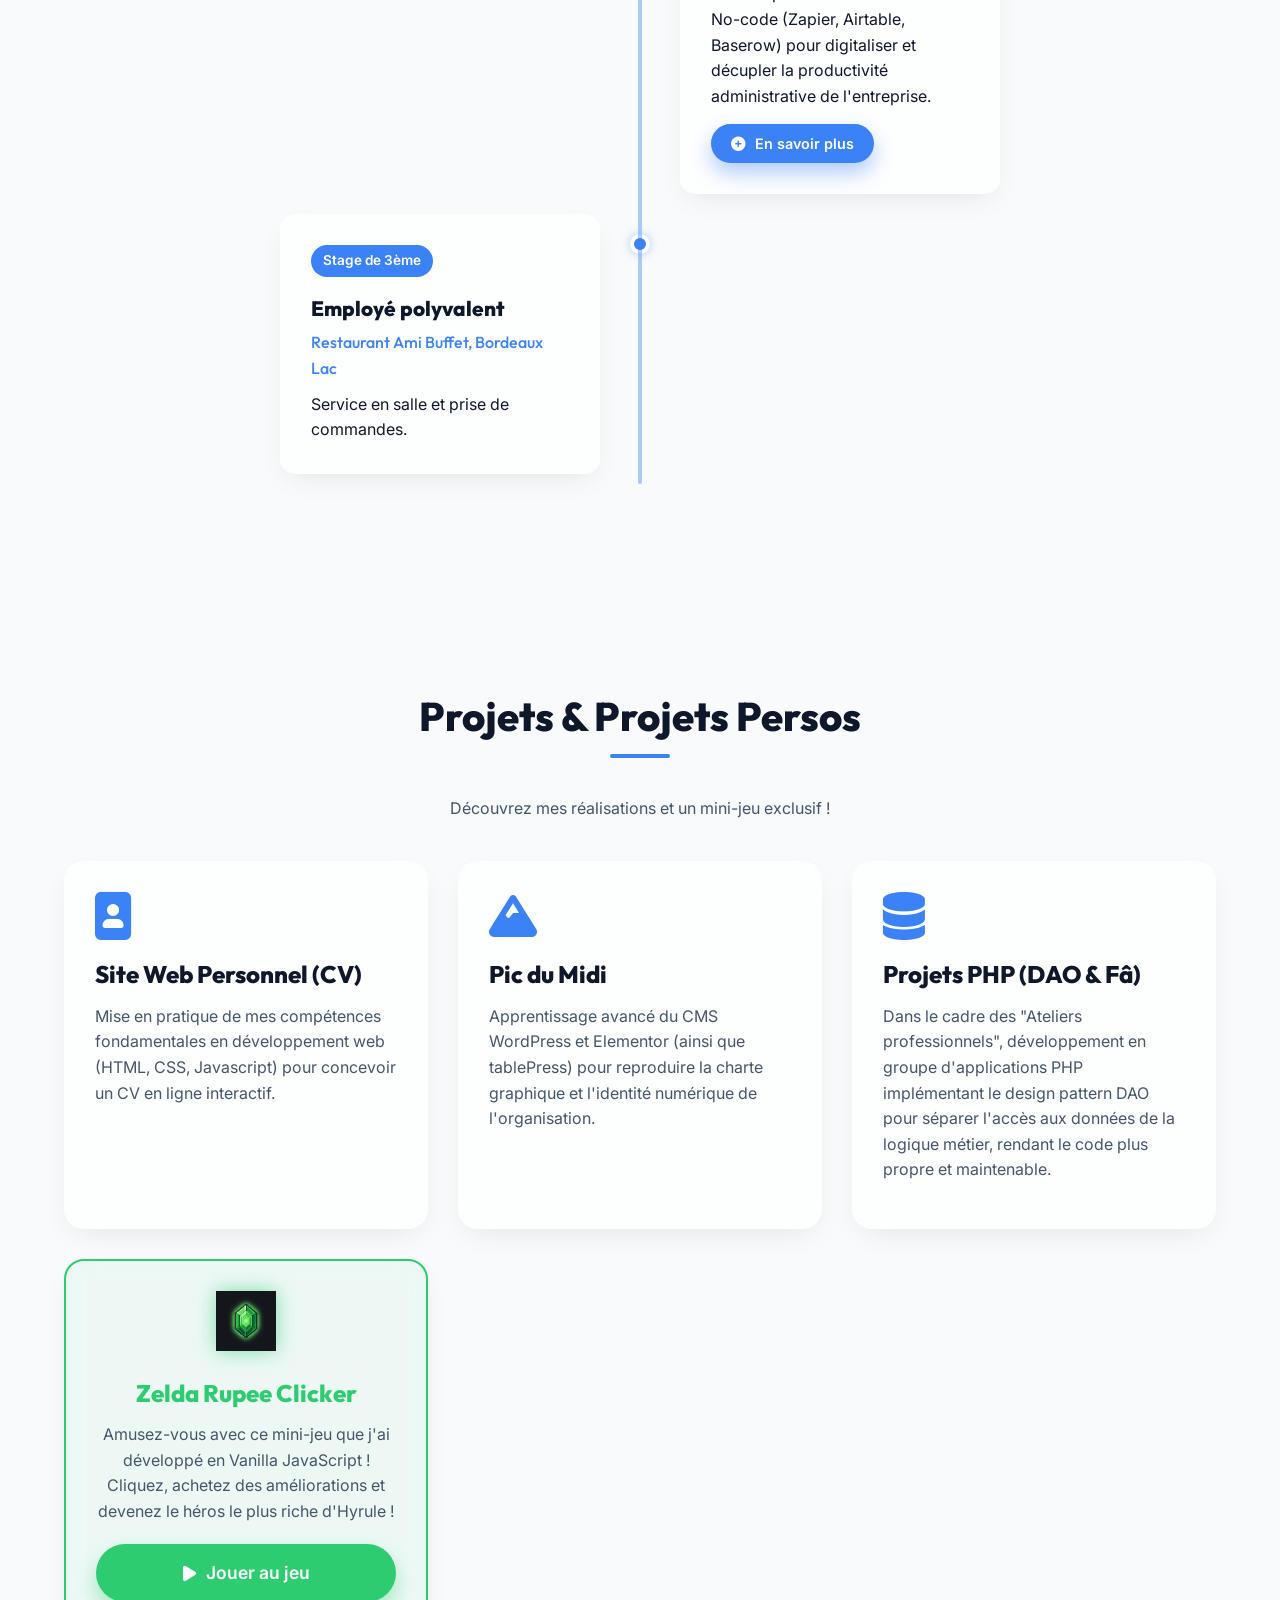
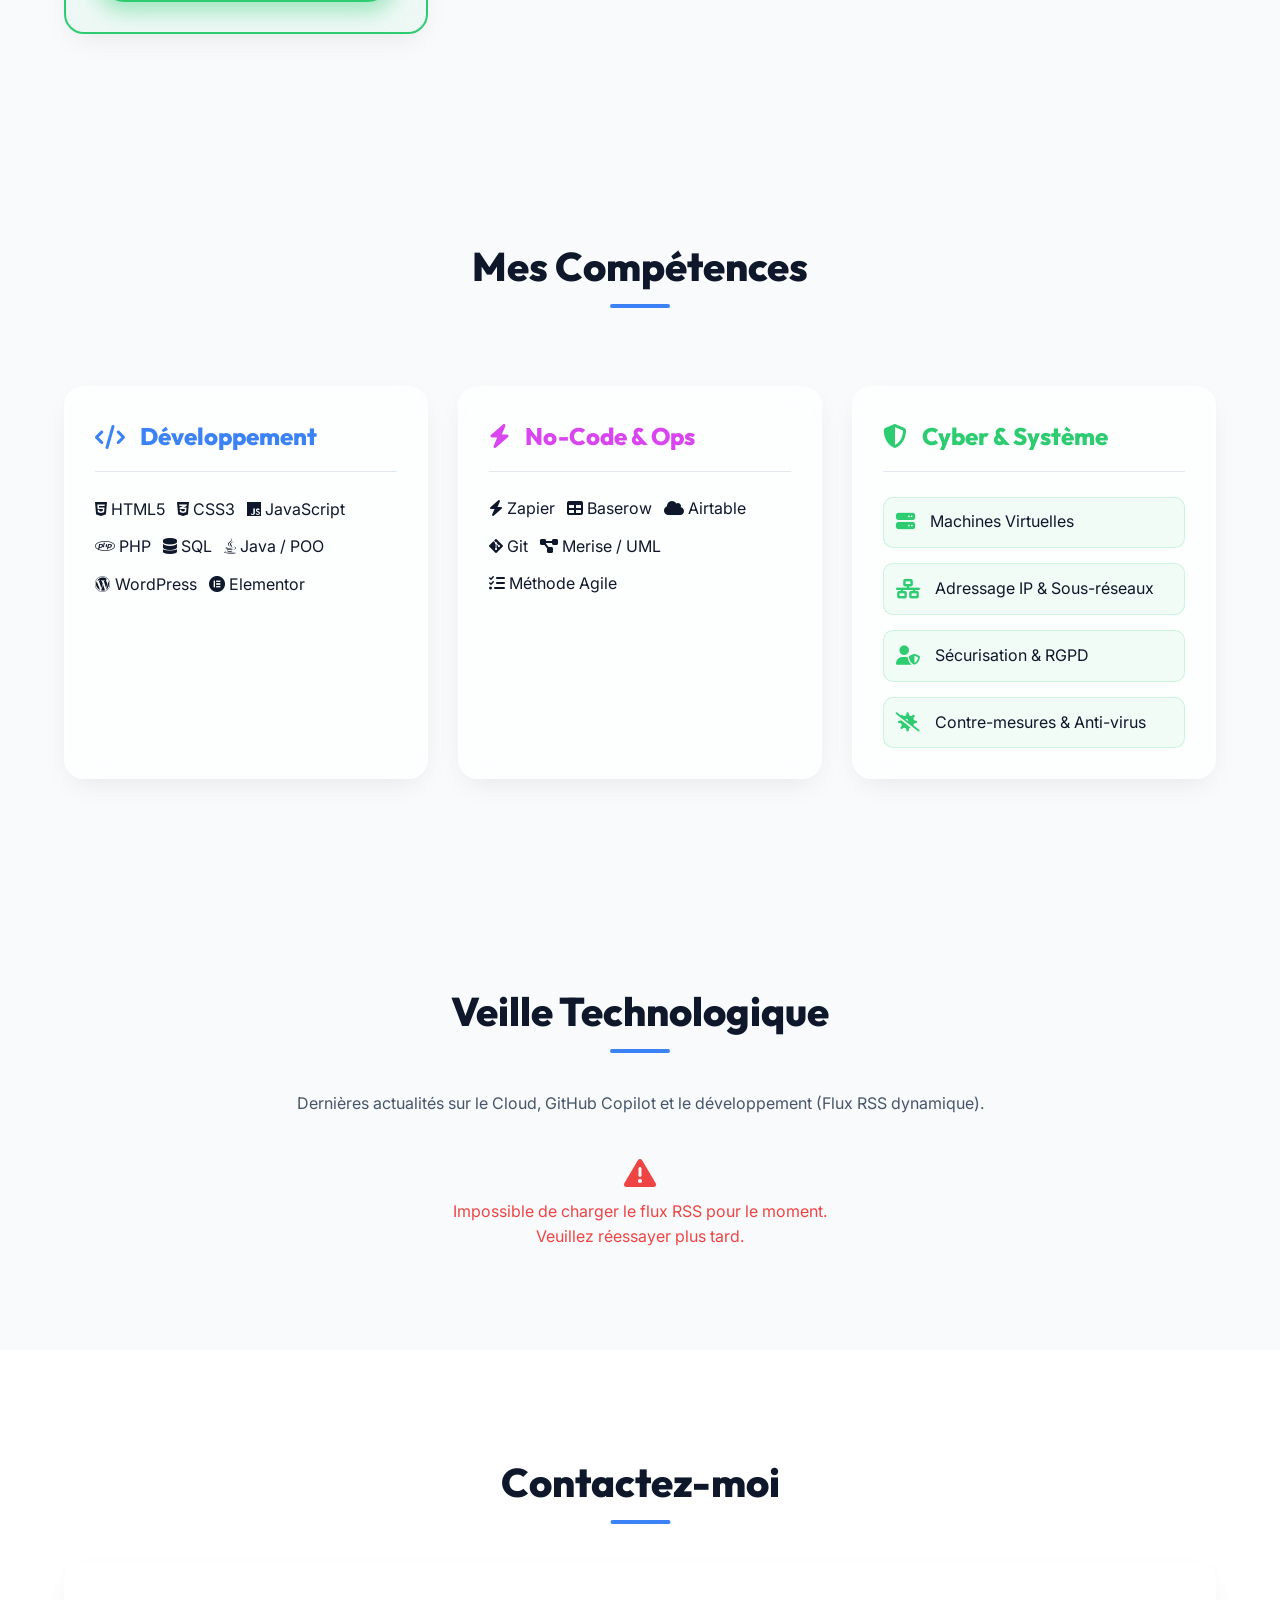
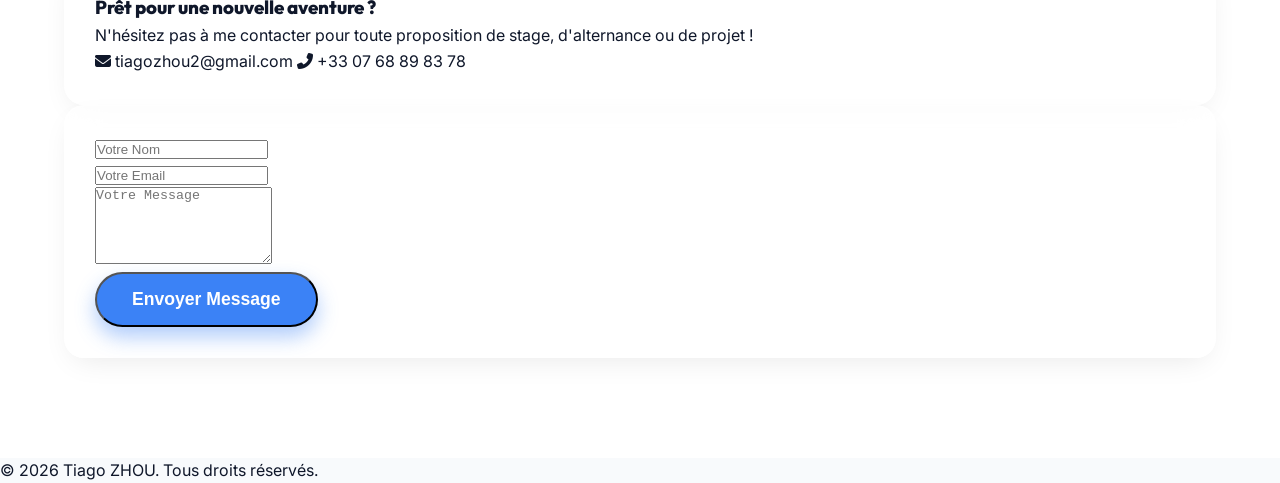
==== commit f3955586: "Add files via upload" ====
--- a/index.html
+++ b/index.html
@@ -25,7 +25,7 @@
 
     <!-- Navigation -->
     <nav class="navbar">
-        <a href="#" class="logo">Tiago.<span>dev</span></a>
+        <a href="#" class="logo">Tiago ZHOU</a>
 
         <div class="hamburger">
             <span class="bar"></span>
@@ -101,9 +101,9 @@
         </div>
     </section>
 
-    <!-- EDUCATION & EXPERIENCE TIMELINE -->
+    <!-- EDUCATION TIMELINE -->
     <section id="education" class="section reveal bg-alt">
-        <h2 class="section-title">Parcours & Expériences</h2>
+        <h2 class="section-title">Formation</h2>
 
         <div class="timeline">
             <!-- BTS SIO -->
@@ -117,6 +117,24 @@
                 </div>
             </div>
 
+            <!-- Bac -->
+            <div class="timeline-item reveal">
+                <div class="timeline-dot"></div>
+                <div class="timeline-content glass-card">
+                    <span class="timeline-date">2024</span>
+                    <h3>Baccalauréat Général</h3>
+                    <h4>Lycée Condorcet - Bordeaux</h4>
+                    <p>Spécialité Mathématiques / Informatique et Sciences du Numérique.</p>
+                </div>
+            </div>
+        </div>
+    </section>
+
+    <!-- EXPERIENCE TIMELINE -->
+    <section id="experience" class="section reveal">
+        <h2 class="section-title">Expériences Professionnelles</h2>
+
+        <div class="timeline">
             <!-- Stage Penstyle -->
             <div class="timeline-item reveal">
                 <div class="timeline-dot"></div>
@@ -124,10 +142,8 @@
                     <span class="timeline-date">2026 (2ème année)</span>
                     <h3>Stage - Penstyleshoes</h3>
                     <h4>Bordeaux</h4>
-                    <p>Création complète d'un site vitrine avec e-commerce sur le thème du tatouage. Utilisation de
-                        Wordpress et Elementor en totale autonomie. Le site a été pensé avec une charte graphique
-                        spécifique au tatouage et adapté à tous les supports (responsive design PC, mobile, tablette).
-                    </p>
+                    <p>Création complète d'un site vitrine avec e-commerce sur le thème du tatouage. Cliquez ci-dessous
+                        pour découvrir les maquettes et technologies utilisées !</p>
                     <a href="pages/stage-penstyle.html" class="btn-primary"
                         style="margin-top: 15px; padding: 8px 20px; font-size: 0.9rem;">
                         <i class="fas fa-plus-circle"></i> En savoir plus
@@ -142,25 +158,12 @@
                     <span class="timeline-date">2025 (1ère année)</span>
                     <h3>Stage - Valeur Bâti</h3>
                     <h4>Landes</h4>
-                    <p>Création d'automatisations No-code (Zapier, Airtable, Baserow) pour améliorer la gestion des
-                        données (achats, devis, factures). L'entreprise faisait face à une gestion administrative
-                        manuelle. Ma mission a été de créer une base de données centralisée et d'automatiser le
-                        traitement des devis et factures.</p>
+                    <p>Mise en place d'automatisations No-code (Zapier, Airtable, Baserow) pour digitaliser et décupler
+                        la productivité administrative de l'entreprise.</p>
                     <a href="pages/stage-valeur-bati.html" class="btn-primary"
                         style="margin-top: 15px; padding: 8px 20px; font-size: 0.9rem;">
                         <i class="fas fa-plus-circle"></i> En savoir plus
                     </a>
-                </div>
-            </div>
-
-            <!-- Bac -->
-            <div class="timeline-item reveal">
-                <div class="timeline-dot"></div>
-                <div class="timeline-content glass-card">
-                    <span class="timeline-date">2024</span>
-                    <h3>Baccalauréat Général</h3>
-                    <h4>Lycée Condorcet - Bordeaux</h4>
-                    <p>Spécialité Mathématiques / Informatique et Sciences du Numérique.</p>
                 </div>
             </div>
 
@@ -235,7 +238,7 @@
                         développé en Vanilla JavaScript ! Cliquez, achetez des améliorations et devenez le héros le plus
                         riche d'Hyrule !</p>
                 </div>
-                <a href="zelda.html" class="btn-primary"
+                <a href="pages/zelda.html" class="btn-primary"
                     style="justify-content: center; background-color: var(--rupee-green); box-shadow: 0 10px 20px rgba(46, 204, 113, 0.4);">
                     <i class="fas fa-play"></i> Jouer au jeu
                 </a>
@@ -248,65 +251,85 @@
     <section id="skills" class="section reveal">
         <h2 class="section-title">Mes Compétences</h2>
 
-        <div class="skills-container">
+        <div class="skills-grid"
+            style="display: grid; grid-template-columns: repeat(auto-fit, minmax(320px, 1fr)); gap: 30px; margin-top: 40px;">
             <!-- Dévelopement -->
-            <div class="skill-category glass-card">
-                <h3><i class="fas fa-code"></i> Développement</h3>
-                <div class="skill-item">
-                    <span>HTML / CSS</span>
-                    <div class="progress-bar">
-                        <div class="progress" style="width: 90%;"></div>
+            <div class="skill-category glass-card" style="padding: 30px;">
+                <h3
+                    style="display: flex; align-items: center; gap: 15px; margin-bottom: 25px; color: var(--accent-color); font-size: 1.5rem; border-bottom: 1px solid var(--border-color); padding-bottom: 15px;">
+                    <i class="fas fa-code"></i> Développement
+                </h3>
+                <div class="modern-skill-items" style="display: flex; flex-wrap: wrap; gap: 12px;">
+                    <div class="modern-skill-tag"><i class="fab fa-html5"></i> HTML5</div>
+                    <div class="modern-skill-tag"><i class="fab fa-css3-alt"></i> CSS3</div>
+                    <div class="modern-skill-tag"><i class="fab fa-js"></i> JavaScript</div>
+                    <div class="modern-skill-tag"><i class="fab fa-php"></i> PHP</div>
+                    <div class="modern-skill-tag"><i class="fas fa-database"></i> SQL</div>
+                    <div class="modern-skill-tag"><i class="fab fa-java"></i> Java / POO</div>
+                    <div class="modern-skill-tag"><i class="fab fa-wordpress"></i> WordPress</div>
+                    <div class="modern-skill-tag"><i class="fab fa-elementor"></i> Elementor</div>
+                </div>
+            </div>
+
+            <!-- No-Code -->
+            <div class="skill-category glass-card" style="padding: 30px;">
+                <h3
+                    style="display: flex; align-items: center; gap: 15px; margin-bottom: 25px; color: #d946ef; font-size: 1.5rem; border-bottom: 1px solid var(--border-color); padding-bottom: 15px;">
+                    <i class="fas fa-bolt"></i> No-Code & Ops
+                </h3>
+                <div class="modern-skill-items" style="display: flex; flex-wrap: wrap; gap: 12px;">
+                    <div class="modern-skill-tag pink-glow"><i class="fas fa-bolt"></i> Zapier</div>
+                    <div class="modern-skill-tag pink-glow"><i class="fas fa-table"></i> Baserow</div>
+                    <div class="modern-skill-tag pink-glow"><i class="fas fa-cloud"></i> Airtable</div>
+                    <div class="modern-skill-tag pink-glow"><i class="fab fa-git-alt"></i> Git</div>
+                    <div class="modern-skill-tag pink-glow"><i class="fas fa-project-diagram"></i> Merise / UML</div>
+                    <div class="modern-skill-tag pink-glow"><i class="fas fa-tasks"></i> Méthode Agile</div>
+                </div>
+            </div>
+
+            <!-- Cybersécurité & Système -->
+            <div class="skill-category glass-card" style="padding: 30px;">
+                <h3
+                    style="display: flex; align-items: center; gap: 15px; margin-bottom: 25px; color: var(--rupee-green); font-size: 1.5rem; border-bottom: 1px solid var(--border-color); padding-bottom: 15px;">
+                    <i class="fas fa-shield-alt"></i> Cyber & Système
+                </h3>
+                <div class="modern-skill-items" style="display: flex; flex-direction: column; gap: 15px;">
+                    <div class="cyber-skill-item"
+                        style="display: flex; align-items: center; gap: 15px; padding: 12px; background: rgba(46, 204, 113, 0.05); border-radius: 10px; border: 1px solid rgba(46, 204, 113, 0.2);">
+                        <i class="fas fa-server" style="color: var(--rupee-green); font-size: 1.2rem;"></i>
+                        <span>Machines Virtuelles</span>
                     </div>
-                </div>
-                <div class="skill-item">
-                    <span>JavaScript</span>
-                    <div class="progress-bar">
-                        <div class="progress" style="width: 75%;"></div>
+                    <div class="cyber-skill-item"
+                        style="display: flex; align-items: center; gap: 15px; padding: 12px; background: rgba(46, 204, 113, 0.05); border-radius: 10px; border: 1px solid rgba(46, 204, 113, 0.2);">
+                        <i class="fas fa-network-wired" style="color: var(--rupee-green); font-size: 1.2rem;"></i>
+                        <span>Adressage IP & Sous-réseaux</span>
                     </div>
-                </div>
-                <div class="skill-item">
-                    <span>PHP / SQL</span>
-                    <div class="progress-bar">
-                        <div class="progress" style="width: 80%;"></div>
+                    <div class="cyber-skill-item"
+                        style="display: flex; align-items: center; gap: 15px; padding: 12px; background: rgba(46, 204, 113, 0.05); border-radius: 10px; border: 1px solid rgba(46, 204, 113, 0.2);">
+                        <i class="fas fa-user-shield" style="color: var(--rupee-green); font-size: 1.2rem;"></i>
+                        <span>Sécurisation & RGPD</span>
                     </div>
-                </div>
-                <div class="skill-item">
-                    <span>Java / POO</span>
-                    <div class="progress-bar">
-                        <div class="progress" style="width: 70%;"></div>
+                    <div class="cyber-skill-item"
+                        style="display: flex; align-items: center; gap: 15px; padding: 12px; background: rgba(46, 204, 113, 0.05); border-radius: 10px; border: 1px solid rgba(46, 204, 113, 0.2);">
+                        <i class="fas fa-virus-slash" style="color: var(--rupee-green); font-size: 1.2rem;"></i>
+                        <span>Contre-mesures & Anti-virus</span>
                     </div>
                 </div>
-                <div class="skill-item">
-                    <span>WordPress / Elementor</span>
-                    <div class="progress-bar">
-                        <div class="progress" style="width: 85%;"></div>
-                    </div>
-                </div>
-            </div>
-
-            <!-- No-Code -->
-            <div class="skill-category glass-card">
-                <h3><i class="fas fa-magic"></i> No-Code & Ops</h3>
-                <div class="skill-tags">
-                    <span class="tag">Zapier</span>
-                    <span class="tag">Baserow</span>
-                    <span class="tag">Airtable</span>
-                    <span class="tag">Git</span>
-                    <span class="tag">Merise / UML</span>
-                    <span class="tag">Méthode Agile</span>
-                </div>
-            </div>
-
-            <!-- Cybersécurité & Système -->
-            <div class="skill-category glass-card">
-                <h3><i class="fas fa-shield-alt"></i> Cyber & Système</h3>
-                <ul class="check-list">
-                    <li><i class="fas fa-check"></i> Machines Virtuelles</li>
-                    <li><i class="fas fa-check"></i> Adressage IP & Sous-réseaux</li>
-                    <li><i class="fas fa-check"></i> Sécurisation Système & RGPD</li>
-                    <li><i class="fas fa-check"></i> Contre-mesures & Anti-virus</li>
-                    <li><i class="fas fa-check"></i> Montage matériel</li>
-                </ul>
+            </div>
+        </div>
+    </section>
+
+    <!-- TECHNOLOGY WATCH SECTION -->
+    <section id="watch" class="section reveal">
+        <h2 class="section-title">Veille Technologique</h2>
+        <p style="text-align: center; margin-bottom: 40px; color: var(--text-secondary);">Dernières actualités sur le
+            Cloud, GitHub Copilot et le développement (Flux RSS dynamique).</p>
+
+        <div id="rss-feed-container" class="rss-grid">
+            <!-- Les articles RSS seront injectés ici par JavaScript -->
+            <div style="text-align: center; width: 100%; grid-column: 1 / -1;">
+                <i class="fas fa-spinner fa-spin" style="font-size: 2rem; color: var(--accent-color);"></i>
+                <p style="margin-top: 10px;">Chargement des articles en cours...</p>
             </div>
         </div>
     </section>
--- a/css/style.css
+++ b/css/style.css
@@ -25,23 +25,23 @@
     --rupee-green: #2ecc71;
 
     /* ANIMATIONS */
-    --transition-fast: 0.2s ease;
-    --transition-smooth: 0.4s cubic-bezier(0.16, 1, 0.3, 1);
-}
-
-/* DARK MODE VARIABLES */
+    --transition-fast: 0.3s ease;
+    --transition-smooth: 0.6s cubic-bezier(0.25, 1, 0.5, 1);
+}
+
+/* DARK MODE VARIABLES (Slower, softer, chill vibe) */
 [data-theme="dark"] {
-    --bg-color: #0b1120;
-    --bg-secondary: #1e293b;
-    --text-primary: #f8fafc;
+    --bg-color: #0f1218;
+    --bg-secondary: #171b24;
+    --text-primary: #e2e8f0;
     --text-secondary: #94a3b8;
     --accent-color: #60a5fa;
-    --accent-glow: rgba(96, 165, 250, 0.4);
-    --border-color: #334155;
-
-    --glass-bg: rgba(30, 41, 59, 0.7);
-    --glass-border: rgba(255, 255, 255, 0.1);
-    --shadow-soft: 0 10px 30px -10px rgba(0, 0, 0, 0.5);
+    --accent-glow: rgba(96, 165, 250, 0.2);
+    --border-color: #272d3b;
+
+    --glass-bg: rgba(23, 27, 36, 0.6);
+    --glass-border: rgba(255, 255, 255, 0.05);
+    --shadow-soft: 0 15px 40px -10px rgba(0, 0, 0, 0.4);
 }
 
 /* =========================================
@@ -385,8 +385,8 @@
 
 .reveal {
     opacity: 0;
-    transform: translateY(50px);
-    transition: all 0.8s ease;
+    transform: translateY(40px);
+    transition: all 1s cubic-bezier(0.25, 1, 0.5, 1);
 }
 
 .reveal.active {
@@ -646,4 +646,144 @@
     .timeline-item:nth-child(even) .timeline-dot {
         left: 21px;
     }
-}+}
+
+/* =========================================
+   TECHNOLOGY WATCH (RSS FEED)
+   ========================================= */
+.rss-grid {
+    display: grid;
+    grid-template-columns: repeat(auto-fit, minmax(300px, 1fr));
+    gap: 30px;
+    margin-top: 20px;
+}
+
+.rss-card {
+    background: var(--glass-bg);
+    backdrop-filter: blur(16px);
+    -webkit-backdrop-filter: blur(16px);
+    border: 1px solid var(--glass-border);
+    border-radius: 15px;
+    padding: 25px;
+    box-shadow: var(--shadow-soft);
+    transition: transform var(--transition-smooth), box-shadow var(--transition-smooth);
+    display: flex;
+    flex-direction: column;
+    justify-content: space-between;
+    height: 100%;
+}
+
+.rss-card:hover {
+    transform: translateY(-8px);
+    box-shadow: 0 15px 35px var(--accent-glow);
+    border-color: var(--accent-color);
+}
+
+.rss-date {
+    font-size: 0.85rem;
+    color: var(--accent-color);
+    font-weight: 600;
+    margin-bottom: 10px;
+    display: block;
+}
+
+.rss-title {
+    font-size: 1.25rem;
+    font-weight: 700;
+    color: var(--text-primary);
+    margin-bottom: 15px;
+    line-height: 1.4;
+    display: -webkit-box;
+    -webkit-line-clamp: 2;
+    line-clamp: 2;
+    -webkit-box-orient: vertical;
+    overflow: hidden;
+}
+
+.rss-desc {
+    font-size: 1rem;
+    color: var(--text-secondary);
+    margin-bottom: 20px;
+    display: -webkit-box;
+    -webkit-line-clamp: 3;
+    line-clamp: 3;
+    -webkit-box-orient: vertical;
+    overflow: hidden;
+    flex-grow: 1;
+}
+
+.rss-link {
+    display: inline-flex;
+    align-items: center;
+    gap: 8px;
+    color: var(--accent-color);
+    font-weight: 600;
+    font-size: 0.95rem;
+    transition: color 0.2s ease;
+}
+
+.rss-link:hover {
+    color: var(--rupee-green);
+}
+ / *   = = = = = = = = = = = = = = = = = = = = = = = = = = = = = = = = = = = = = = = = = 
+       M O D E R N   S K I L L S   S E C T I O N 
+       = = = = = = = = = = = = = = = = = = = = = = = = = = = = = = = = = = = = = = = = =   * / 
+ . m o d e r n - s k i l l - t a g   { 
+         d i s p l a y :   i n l i n e - f l e x ; 
+         a l i g n - i t e m s :   c e n t e r ; 
+         g a p :   8 p x ; 
+         p a d d i n g :   1 0 p x   1 8 p x ; 
+         b a c k g r o u n d :   r g b a ( 5 9 ,   1 3 0 ,   2 4 6 ,   0 . 0 5 ) ; 
+         b o r d e r :   1 p x   s o l i d   r g b a ( 5 9 ,   1 3 0 ,   2 4 6 ,   0 . 2 ) ; 
+         b o r d e r - r a d i u s :   1 2 p x ; 
+         f o n t - s i z e :   0 . 9 5 r e m ; 
+         f o n t - w e i g h t :   5 0 0 ; 
+         c o l o r :   v a r ( - - t e x t - p r i m a r y ) ; 
+         t r a n s i t i o n :   a l l   v a r ( - - t r a n s i t i o n - s m o o t h ) ; 
+         c u r s o r :   d e f a u l t ; 
+ } 
+ 
+ . m o d e r n - s k i l l - t a g   i   { 
+         c o l o r :   v a r ( - - a c c e n t - c o l o r ) ; 
+         f o n t - s i z e :   1 . 2 r e m ; 
+         t r a n s i t i o n :   t r a n s f o r m   v a r ( - - t r a n s i t i o n - f a s t ) ; 
+ } 
+ 
+ . m o d e r n - s k i l l - t a g : h o v e r   { 
+         b a c k g r o u n d :   r g b a ( 5 9 ,   1 3 0 ,   2 4 6 ,   0 . 1 5 ) ; 
+         b o r d e r - c o l o r :   v a r ( - - a c c e n t - c o l o r ) ; 
+         t r a n s f o r m :   t r a n s l a t e Y ( - 3 p x ) ; 
+         b o x - s h a d o w :   0   5 p x   1 5 p x   v a r ( - - a c c e n t - g l o w ) ; 
+ } 
+ 
+ . m o d e r n - s k i l l - t a g : h o v e r   i   { 
+         t r a n s f o r m :   s c a l e ( 1 . 2 ) ; 
+ } 
+ 
+ . m o d e r n - s k i l l - t a g . p i n k - g l o w   { 
+         b a c k g r o u n d :   r g b a ( 2 1 7 ,   7 0 ,   2 3 9 ,   0 . 0 5 ) ; 
+         b o r d e r - c o l o r :   r g b a ( 2 1 7 ,   7 0 ,   2 3 9 ,   0 . 2 ) ; 
+ } 
+ 
+ . m o d e r n - s k i l l - t a g . p i n k - g l o w   i   { 
+         c o l o r :   # d 9 4 6 e f ; 
+ } 
+ 
+ . m o d e r n - s k i l l - t a g . p i n k - g l o w : h o v e r   { 
+         b a c k g r o u n d :   r g b a ( 2 1 7 ,   7 0 ,   2 3 9 ,   0 . 1 5 ) ; 
+         b o r d e r - c o l o r :   # d 9 4 6 e f ; 
+         b o x - s h a d o w :   0   5 p x   1 5 p x   r g b a ( 2 1 7 ,   7 0 ,   2 3 9 ,   0 . 2 ) ; 
+ } 
+ 
+ . c y b e r - s k i l l - i t e m   { 
+         t r a n s i t i o n :   a l l   v a r ( - - t r a n s i t i o n - s m o o t h ) ; 
+ } 
+ 
+ . c y b e r - s k i l l - i t e m : h o v e r   { 
+         b a c k g r o u n d :   r g b a ( 4 6 ,   2 0 4 ,   1 1 3 ,   0 . 1 5 )   ! i m p o r t a n t ; 
+         b o r d e r - c o l o r :   v a r ( - - r u p e e - g r e e n )   ! i m p o r t a n t ; 
+         t r a n s f o r m :   t r a n s l a t e X ( 1 0 p x ) ; 
+ } 
+ + 
+ 
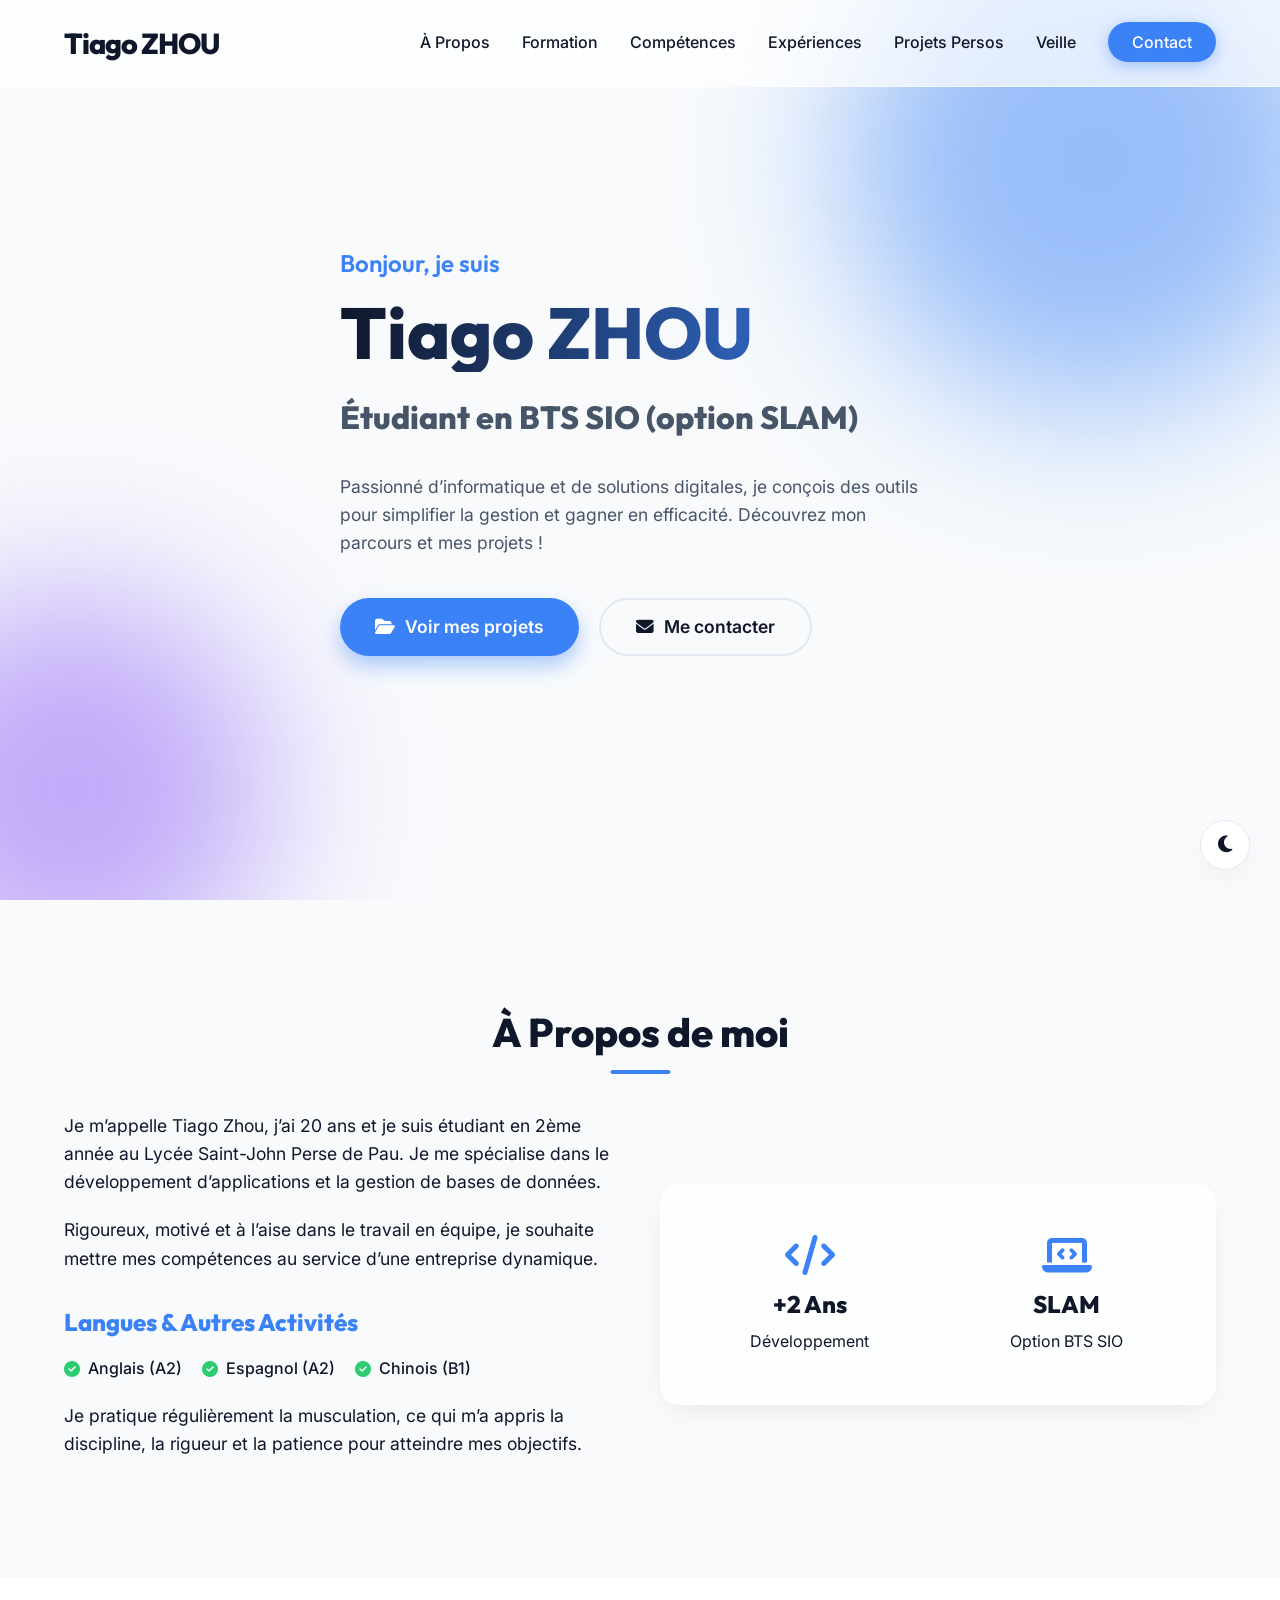
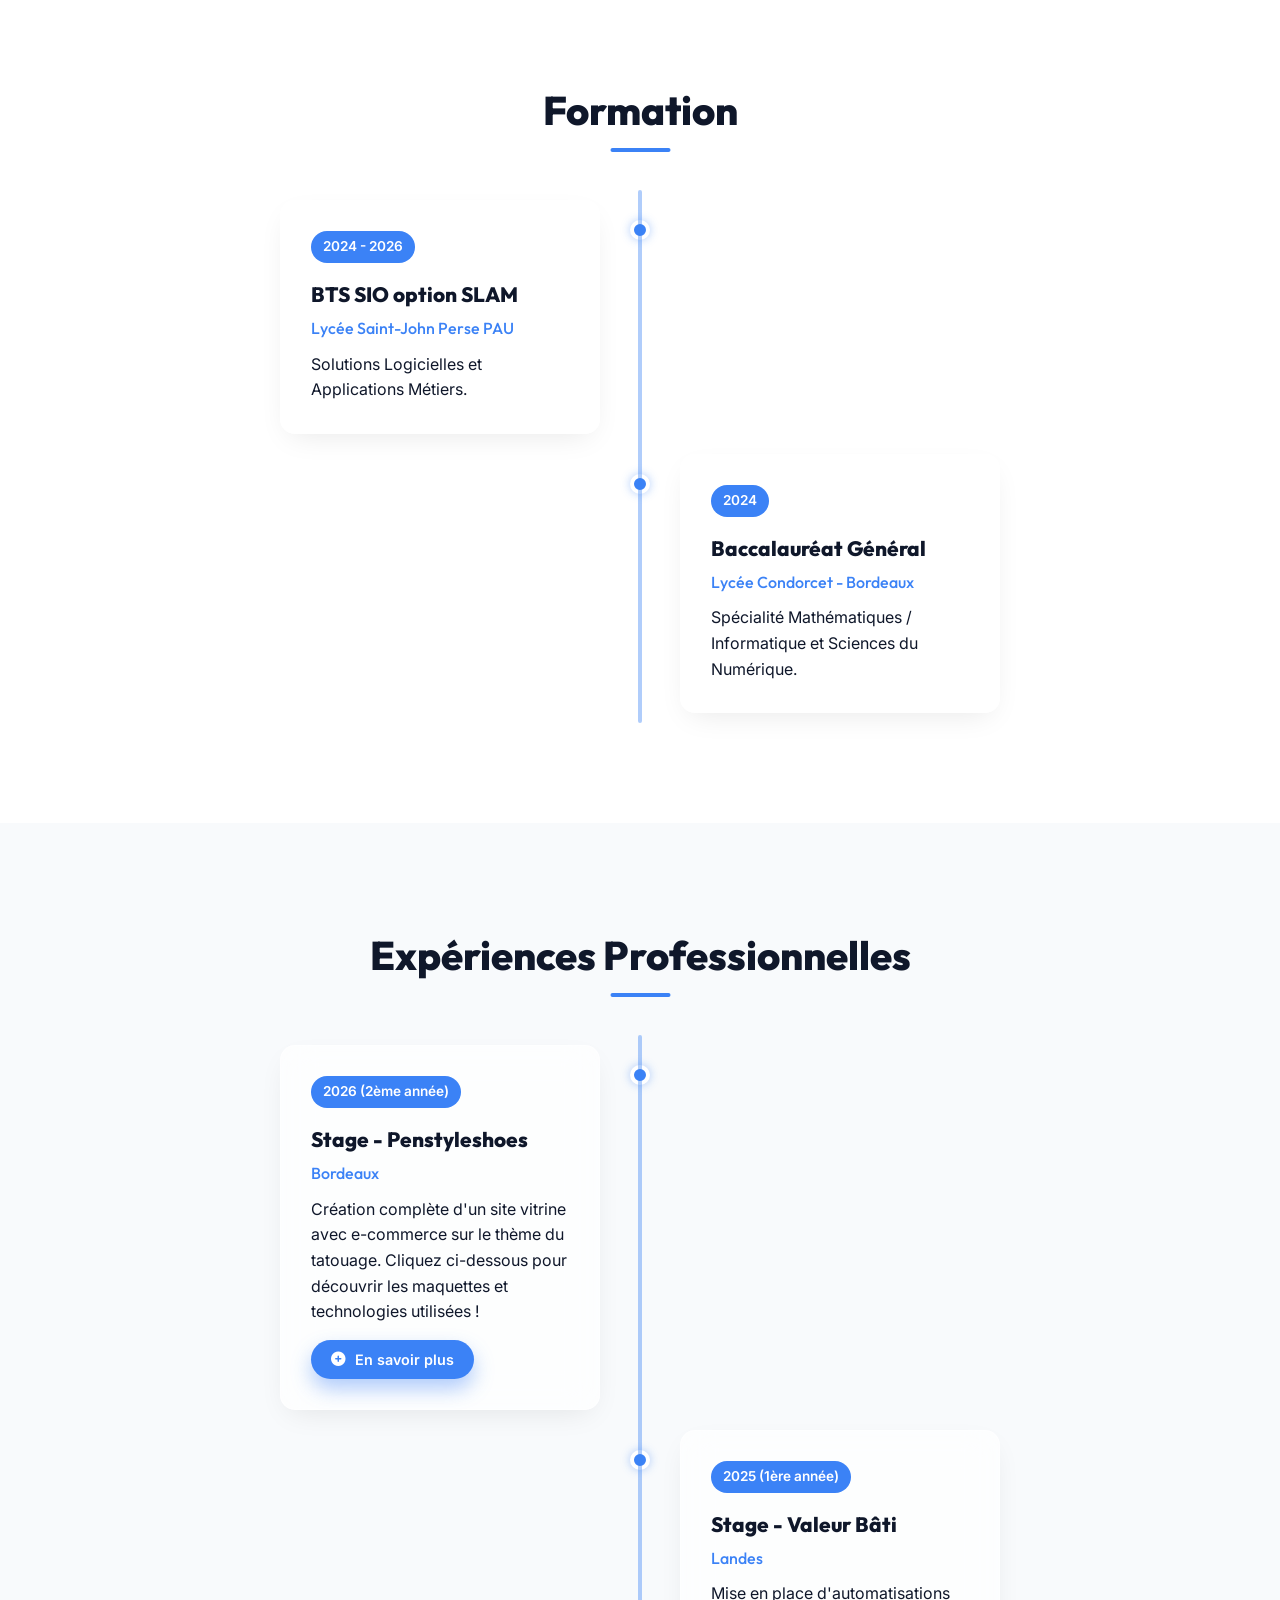
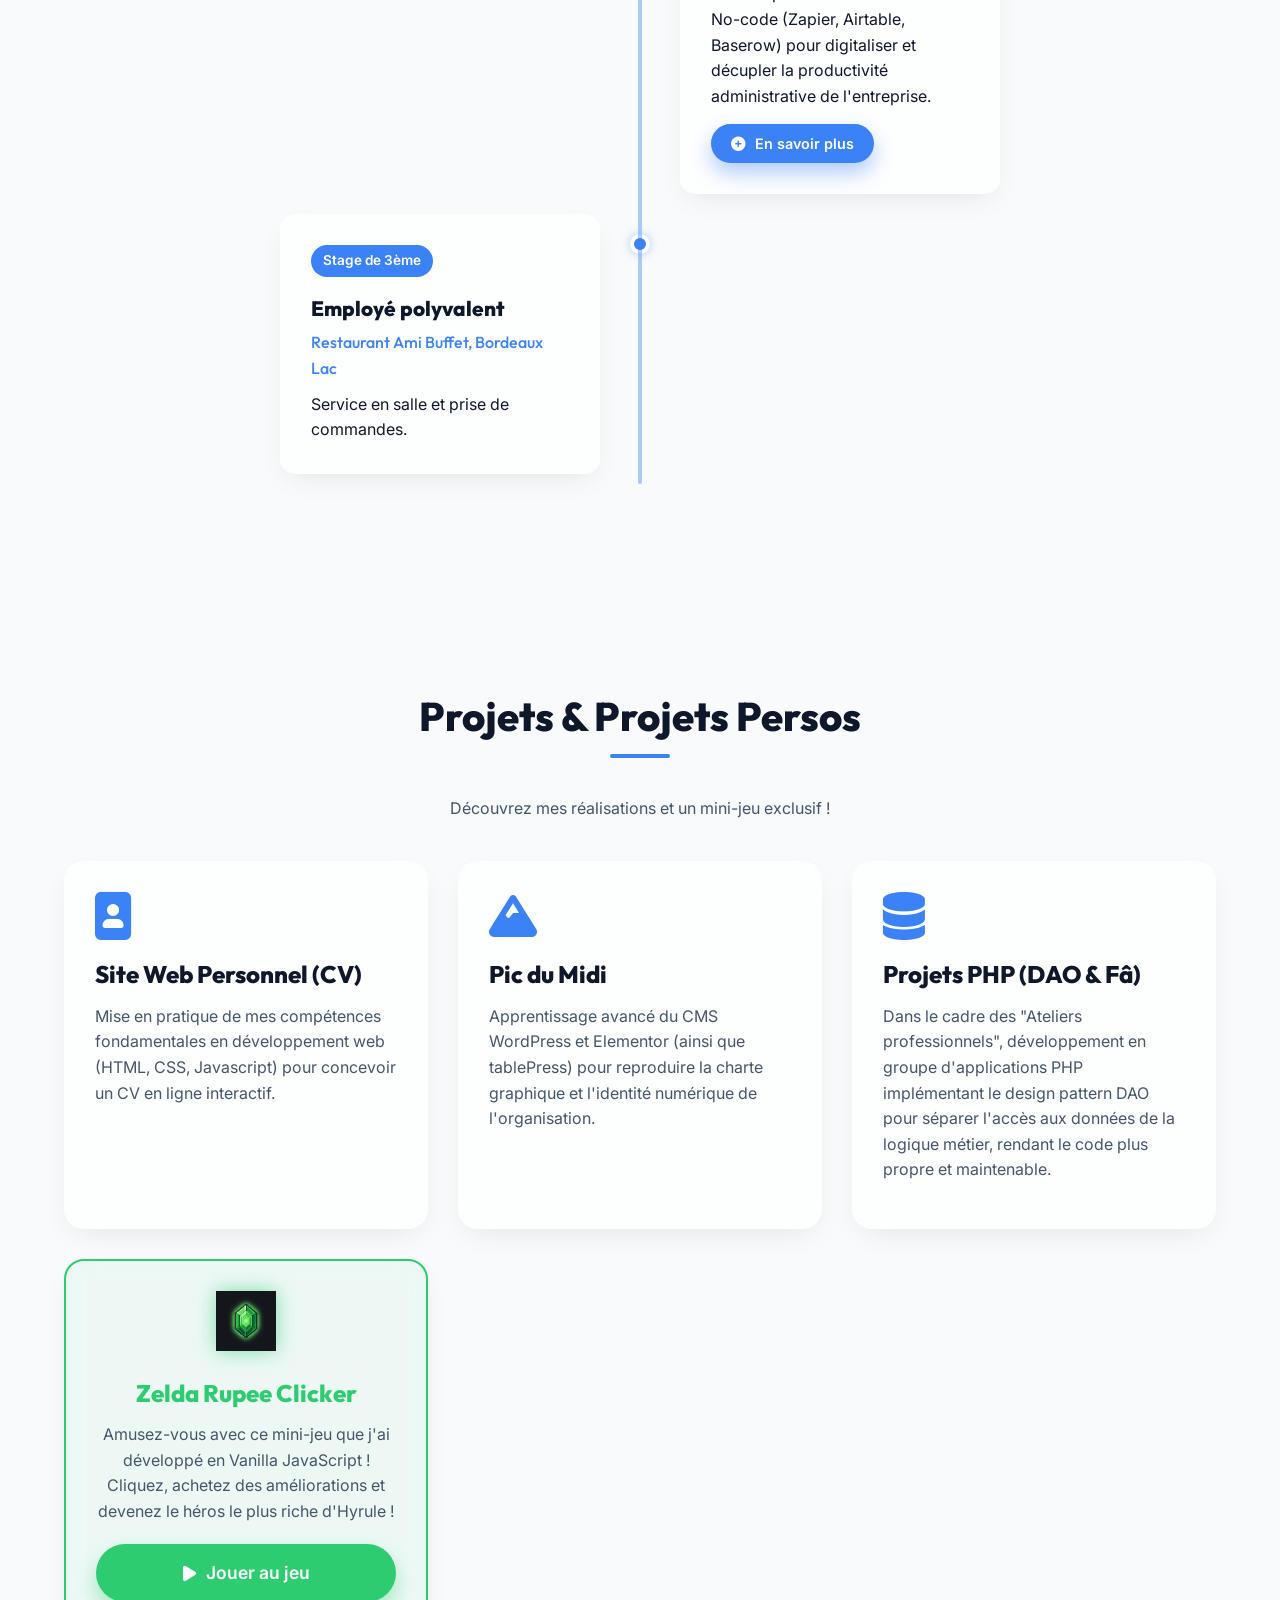
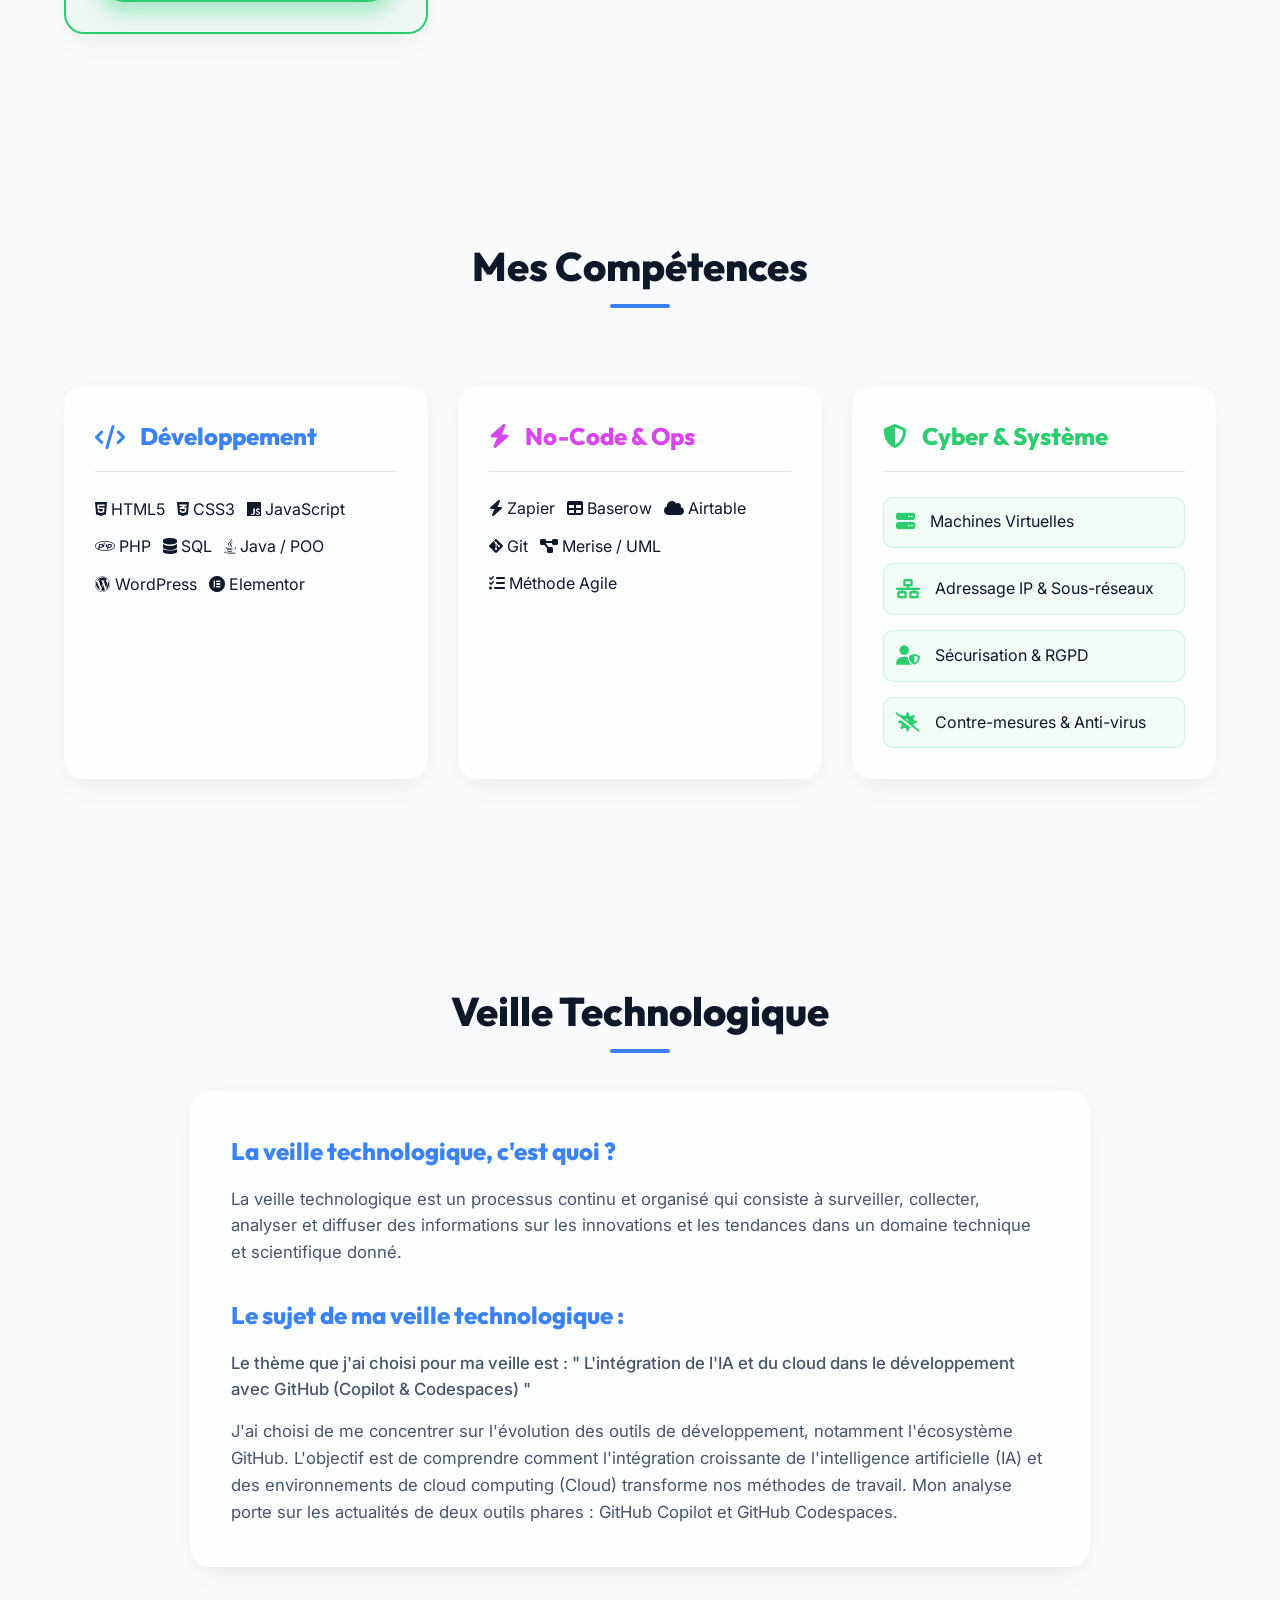
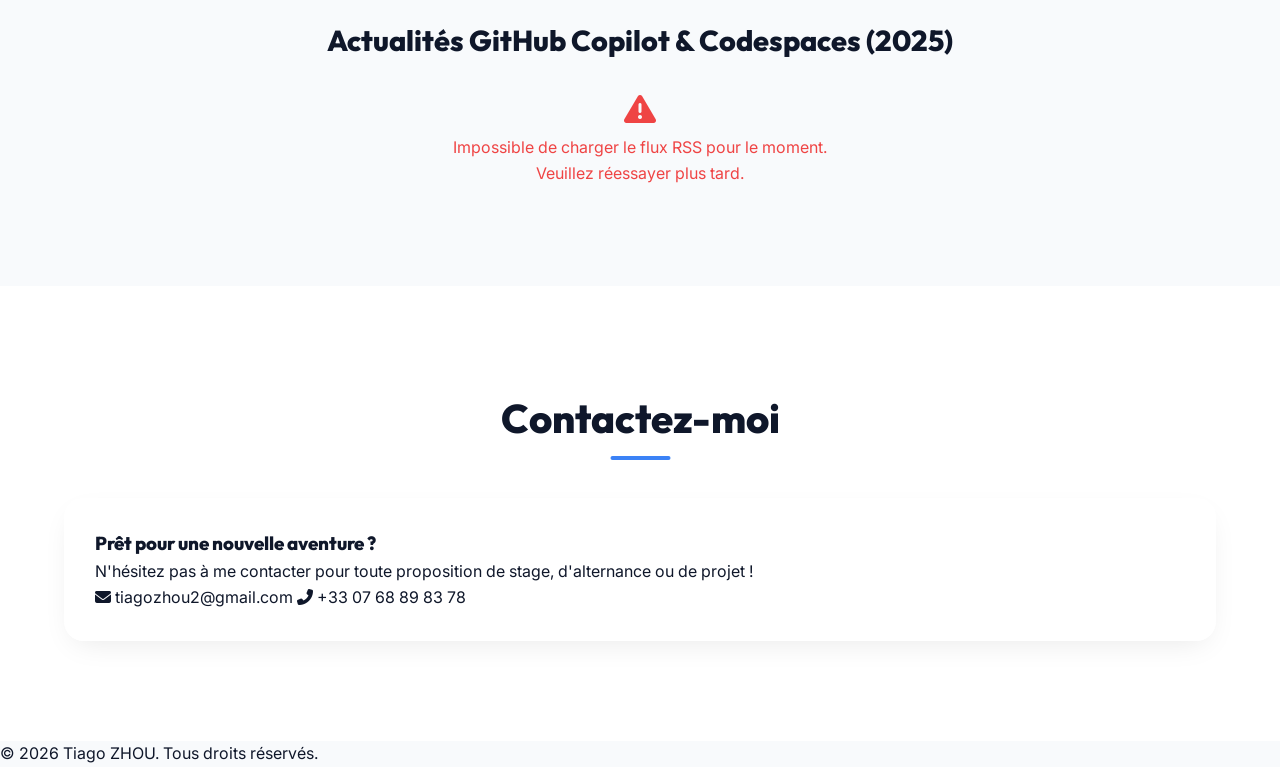
==== commit c138de09: "Add files via upload" ====
--- a/index.html
+++ b/index.html
@@ -322,8 +322,32 @@
     <!-- TECHNOLOGY WATCH SECTION -->
     <section id="watch" class="section reveal">
         <h2 class="section-title">Veille Technologique</h2>
-        <p style="text-align: center; margin-bottom: 40px; color: var(--text-secondary);">Dernières actualités sur le
-            Cloud, GitHub Copilot et le développement (Flux RSS dynamique).</p>
+
+        <div class="glass-card" style="max-width: 900px; margin: 0 auto 50px; padding: 40px; text-align: left;">
+            <h3 style="color: var(--accent-color); margin-bottom: 15px; font-size: 1.5rem;">La veille technologique,
+                c'est quoi ?</h3>
+            <p style="font-size: 1.05rem; color: var(--text-secondary); margin-bottom: 30px;">
+                La veille technologique est un processus continu et organisé qui consiste à surveiller, collecter,
+                analyser et diffuser des informations sur les innovations et les tendances dans un domaine technique et
+                scientifique donné.
+            </p>
+
+            <h3 style="color: var(--accent-color); margin-bottom: 15px; font-size: 1.5rem;">Le sujet de ma veille
+                technologique :</h3>
+            <p style="font-size: 1.05rem; color: var(--text-secondary); margin-bottom: 15px; font-weight: 500;">
+                Le thème que j'ai choisi pour ma veille est : " L'intégration de l'IA et du cloud dans le développement
+                avec GitHub (Copilot & Codespaces) "
+            </p>
+            <p style="font-size: 1.05rem; color: var(--text-secondary); margin-bottom: 0;">
+                J'ai choisi de me concentrer sur l'évolution des outils de développement, notamment l'écosystème GitHub.
+                L'objectif est de comprendre comment l'intégration croissante de l'intelligence artificielle (IA) et des
+                environnements de cloud computing (Cloud) transforme nos méthodes de travail. Mon analyse porte sur les
+                actualités de deux outils phares : GitHub Copilot et GitHub Codespaces.
+            </p>
+        </div>
+
+        <h3 style="font-size: 1.8rem; margin-bottom: 30px; text-align: center;">Actualités GitHub Copilot & Codespaces
+            (2025)</h3>
 
         <div id="rss-feed-container" class="rss-grid">
             <!-- Les articles RSS seront injectés ici par JavaScript -->
@@ -353,20 +377,6 @@
                     </a>
                 </div>
             </div>
-
-            <form class="contact-form glass-card"
-                onsubmit="event.preventDefault(); alert('Message envoyé ! (Simulation)');">
-                <div class="input-group">
-                    <input type="text" placeholder="Votre Nom" required>
-                </div>
-                <div class="input-group">
-                    <input type="email" placeholder="Votre Email" required>
-                </div>
-                <div class="input-group">
-                    <textarea placeholder="Votre Message" rows="5" required></textarea>
-                </div>
-                <button type="submit" class="btn-primary w-100">Envoyer Message</button>
-            </form>
         </div>
     </section>
 
--- a/css/style.css
+++ b/css/style.css
@@ -724,66 +724,4 @@
 
 .rss-link:hover {
     color: var(--rupee-green);
-}
- / *   = = = = = = = = = = = = = = = = = = = = = = = = = = = = = = = = = = = = = = = = = 
-       M O D E R N   S K I L L S   S E C T I O N 
-       = = = = = = = = = = = = = = = = = = = = = = = = = = = = = = = = = = = = = = = = =   * / 
- . m o d e r n - s k i l l - t a g   { 
-         d i s p l a y :   i n l i n e - f l e x ; 
-         a l i g n - i t e m s :   c e n t e r ; 
-         g a p :   8 p x ; 
-         p a d d i n g :   1 0 p x   1 8 p x ; 
-         b a c k g r o u n d :   r g b a ( 5 9 ,   1 3 0 ,   2 4 6 ,   0 . 0 5 ) ; 
-         b o r d e r :   1 p x   s o l i d   r g b a ( 5 9 ,   1 3 0 ,   2 4 6 ,   0 . 2 ) ; 
-         b o r d e r - r a d i u s :   1 2 p x ; 
-         f o n t - s i z e :   0 . 9 5 r e m ; 
-         f o n t - w e i g h t :   5 0 0 ; 
-         c o l o r :   v a r ( - - t e x t - p r i m a r y ) ; 
-         t r a n s i t i o n :   a l l   v a r ( - - t r a n s i t i o n - s m o o t h ) ; 
-         c u r s o r :   d e f a u l t ; 
- } 
- 
- . m o d e r n - s k i l l - t a g   i   { 
-         c o l o r :   v a r ( - - a c c e n t - c o l o r ) ; 
-         f o n t - s i z e :   1 . 2 r e m ; 
-         t r a n s i t i o n :   t r a n s f o r m   v a r ( - - t r a n s i t i o n - f a s t ) ; 
- } 
- 
- . m o d e r n - s k i l l - t a g : h o v e r   { 
-         b a c k g r o u n d :   r g b a ( 5 9 ,   1 3 0 ,   2 4 6 ,   0 . 1 5 ) ; 
-         b o r d e r - c o l o r :   v a r ( - - a c c e n t - c o l o r ) ; 
-         t r a n s f o r m :   t r a n s l a t e Y ( - 3 p x ) ; 
-         b o x - s h a d o w :   0   5 p x   1 5 p x   v a r ( - - a c c e n t - g l o w ) ; 
- } 
- 
- . m o d e r n - s k i l l - t a g : h o v e r   i   { 
-         t r a n s f o r m :   s c a l e ( 1 . 2 ) ; 
- } 
- 
- . m o d e r n - s k i l l - t a g . p i n k - g l o w   { 
-         b a c k g r o u n d :   r g b a ( 2 1 7 ,   7 0 ,   2 3 9 ,   0 . 0 5 ) ; 
-         b o r d e r - c o l o r :   r g b a ( 2 1 7 ,   7 0 ,   2 3 9 ,   0 . 2 ) ; 
- } 
- 
- . m o d e r n - s k i l l - t a g . p i n k - g l o w   i   { 
-         c o l o r :   # d 9 4 6 e f ; 
- } 
- 
- . m o d e r n - s k i l l - t a g . p i n k - g l o w : h o v e r   { 
-         b a c k g r o u n d :   r g b a ( 2 1 7 ,   7 0 ,   2 3 9 ,   0 . 1 5 ) ; 
-         b o r d e r - c o l o r :   # d 9 4 6 e f ; 
-         b o x - s h a d o w :   0   5 p x   1 5 p x   r g b a ( 2 1 7 ,   7 0 ,   2 3 9 ,   0 . 2 ) ; 
- } 
- 
- . c y b e r - s k i l l - i t e m   { 
-         t r a n s i t i o n :   a l l   v a r ( - - t r a n s i t i o n - s m o o t h ) ; 
- } 
- 
- . c y b e r - s k i l l - i t e m : h o v e r   { 
-         b a c k g r o u n d :   r g b a ( 4 6 ,   2 0 4 ,   1 1 3 ,   0 . 1 5 )   ! i m p o r t a n t ; 
-         b o r d e r - c o l o r :   v a r ( - - r u p e e - g r e e n )   ! i m p o r t a n t ; 
-         t r a n s f o r m :   t r a n s l a t e X ( 1 0 p x ) ; 
- } 
- - 
- +}
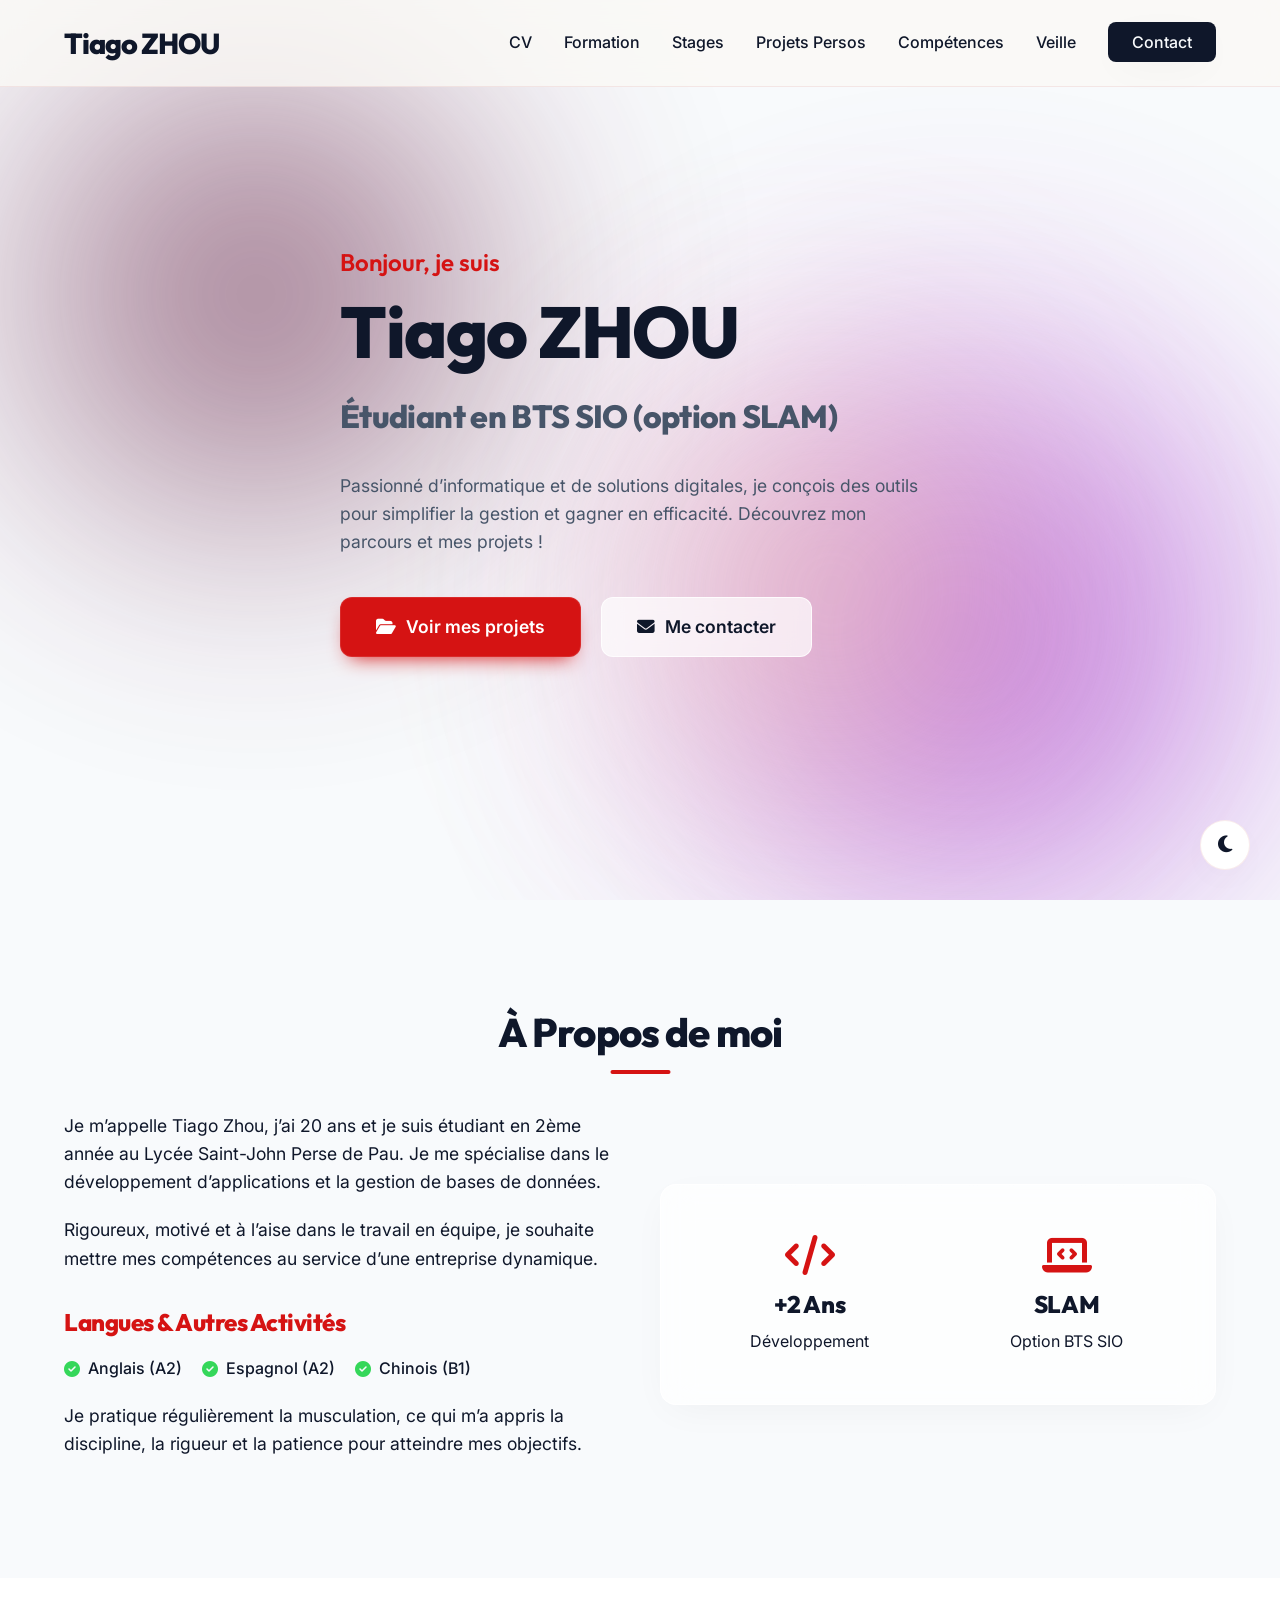
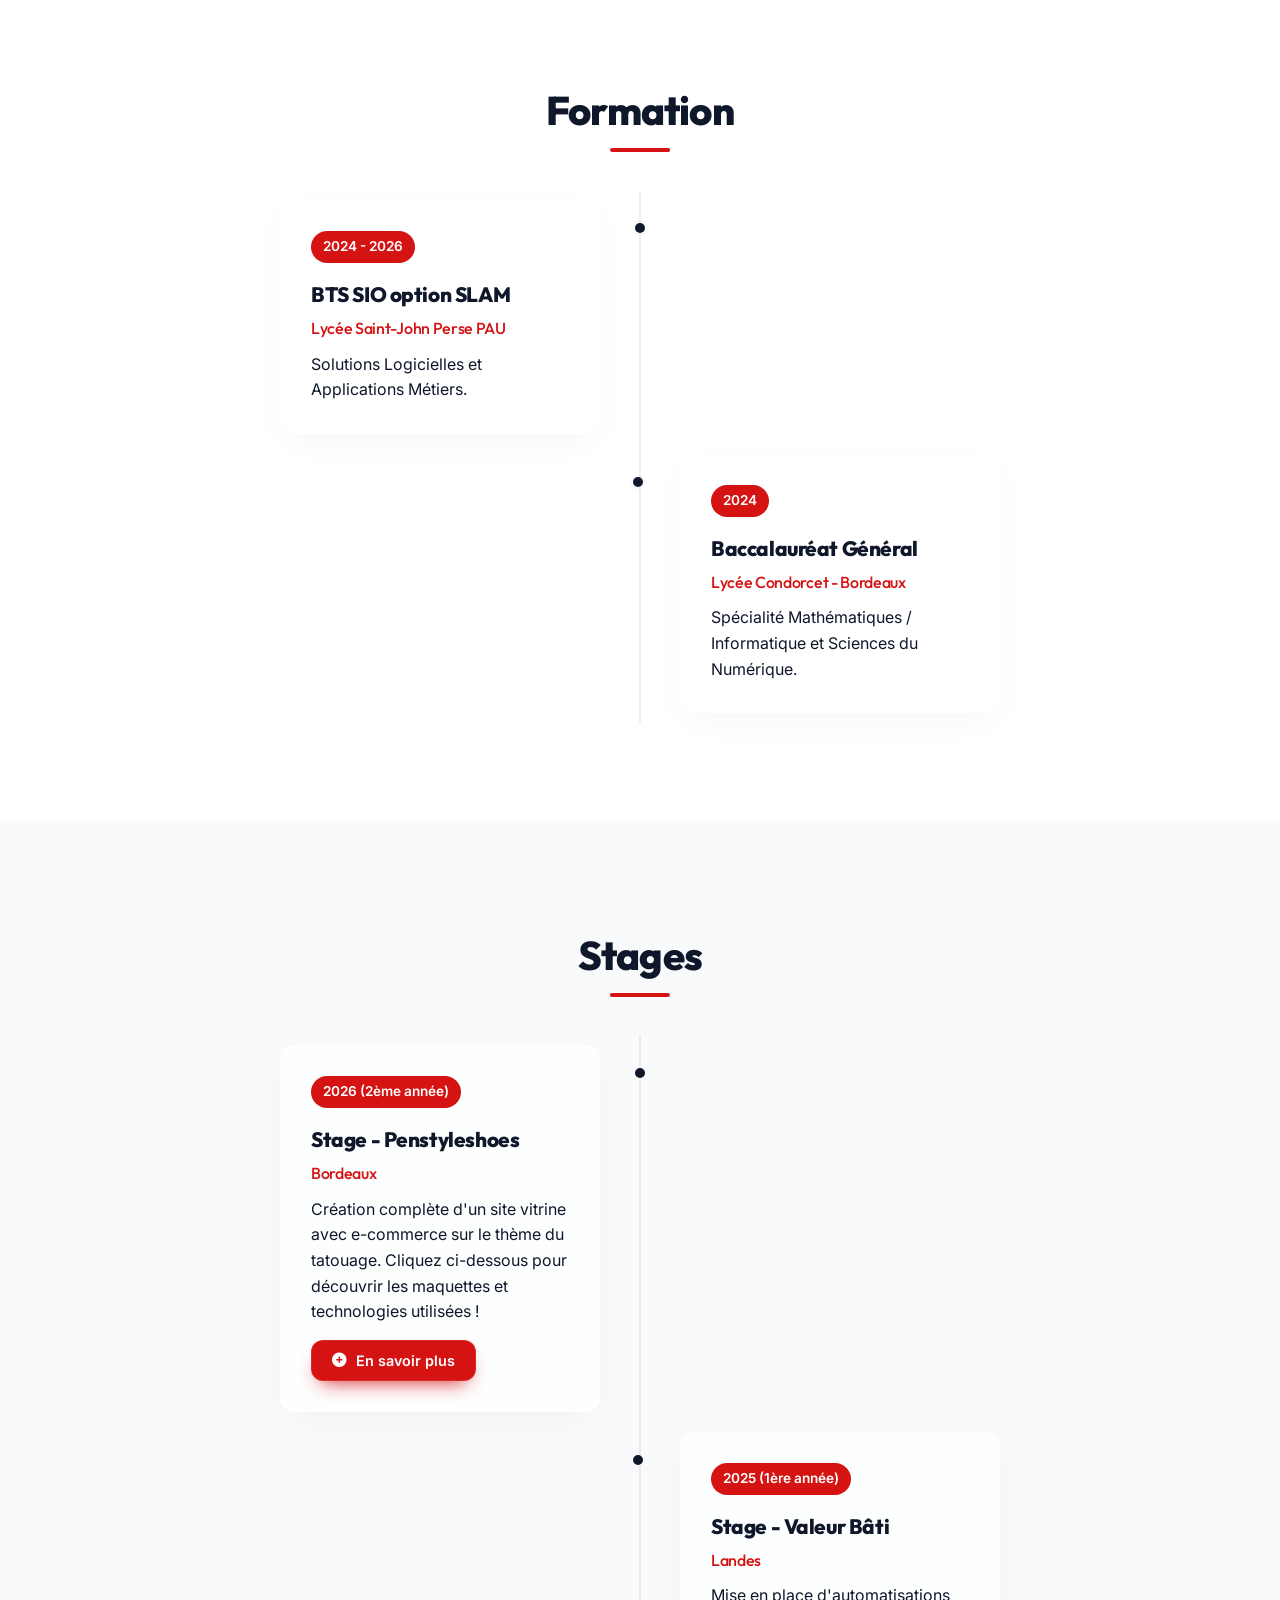
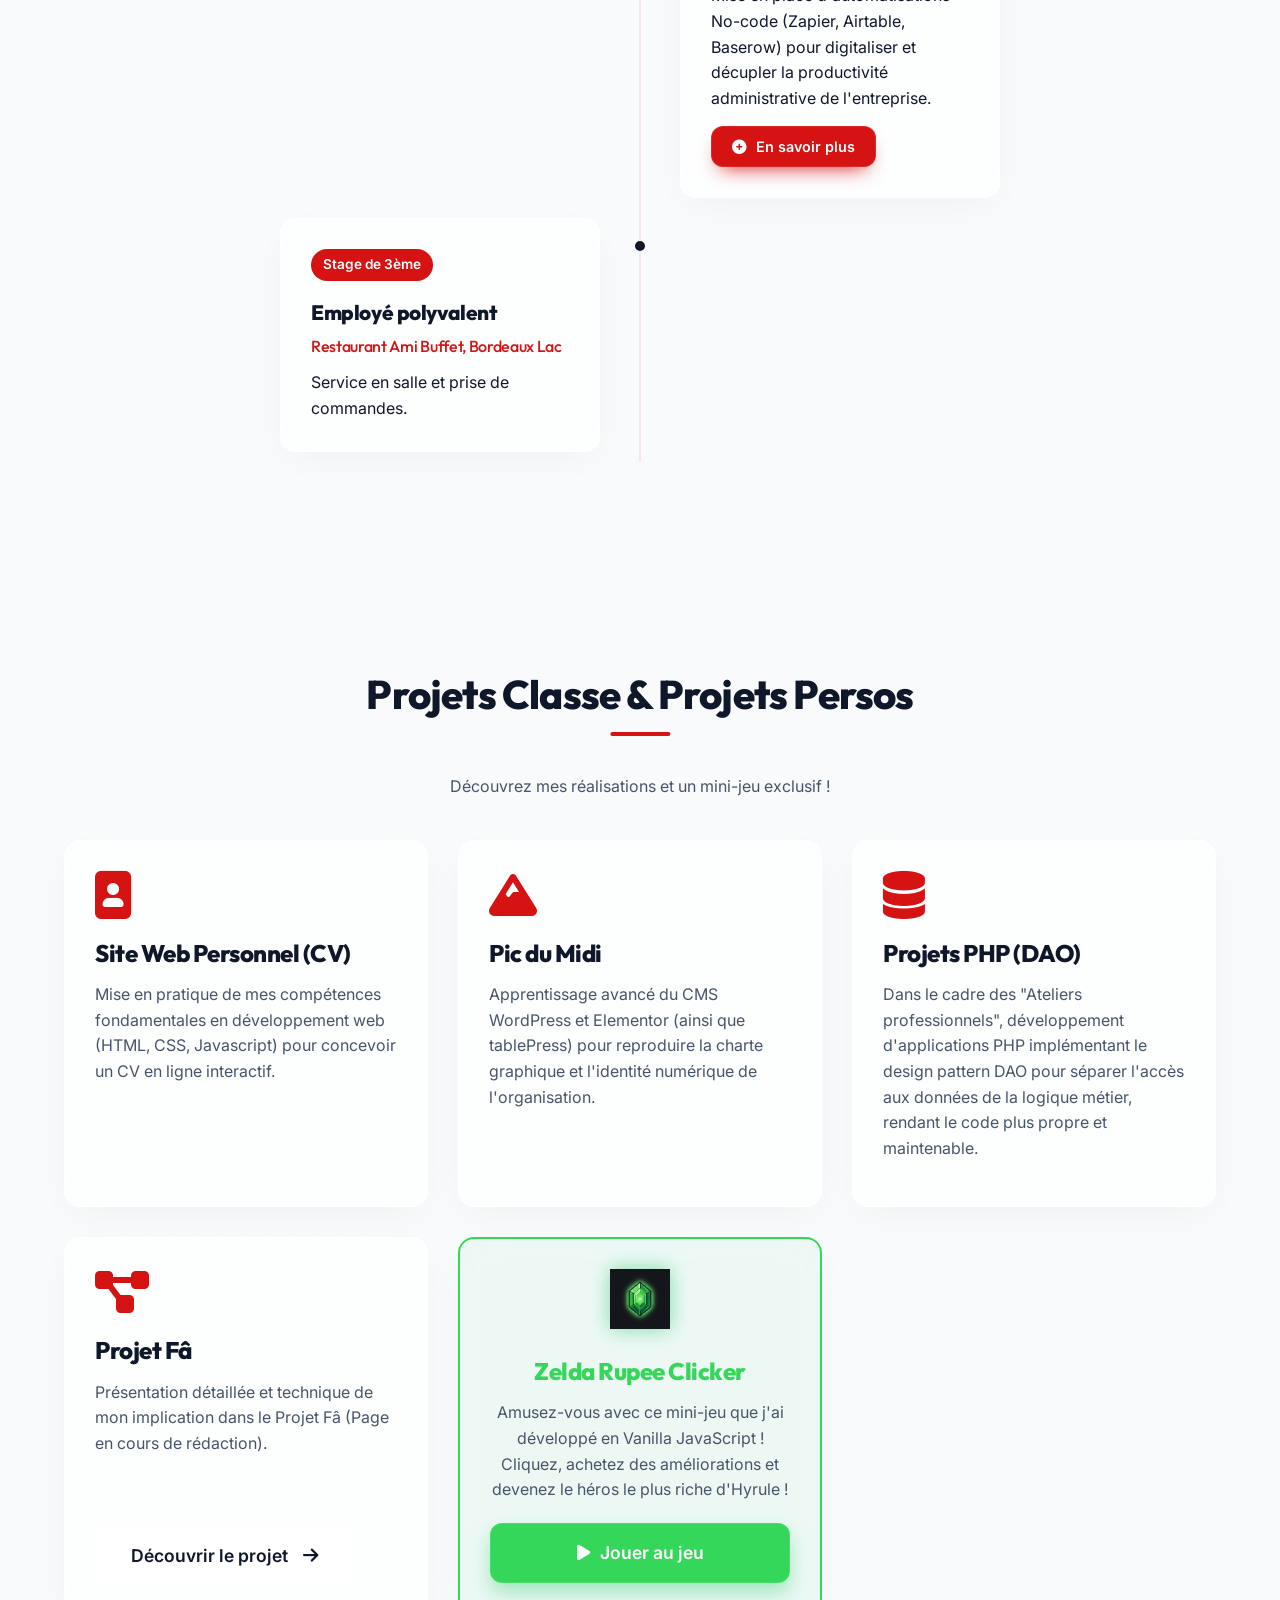
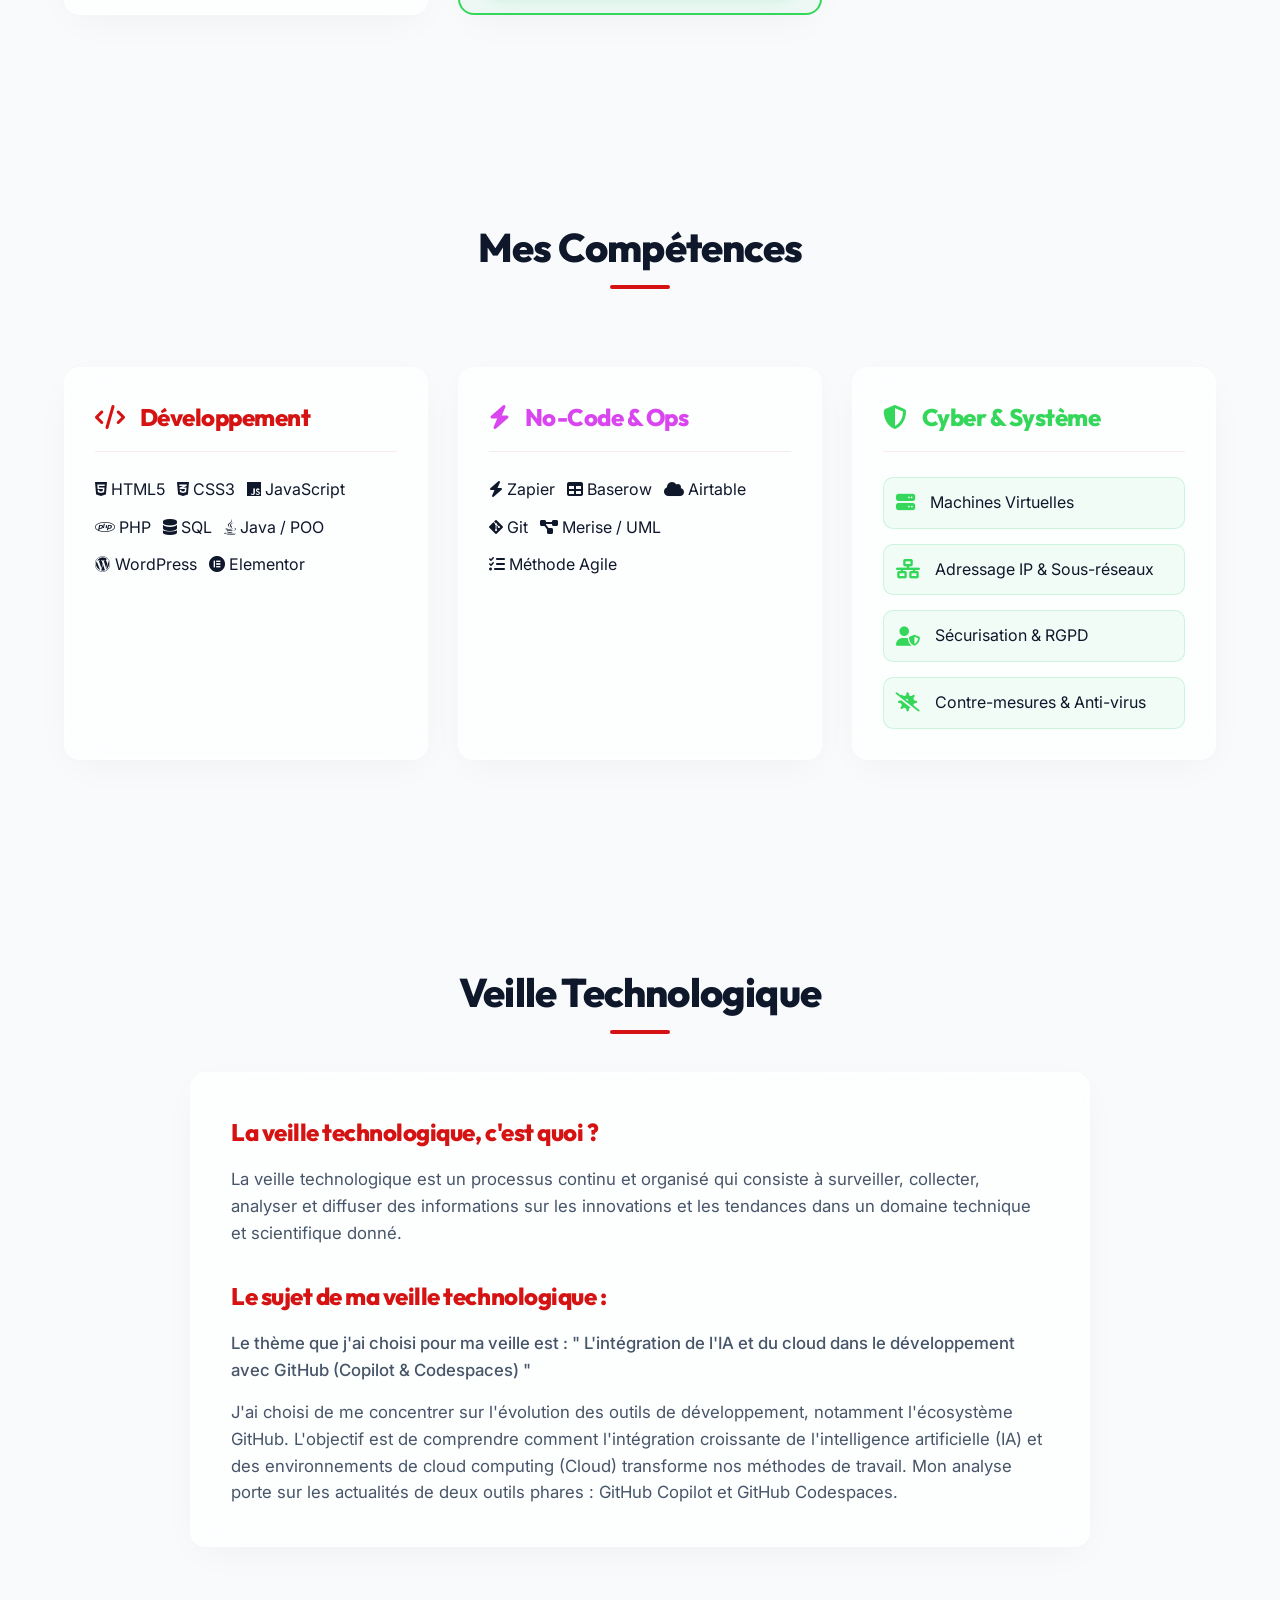
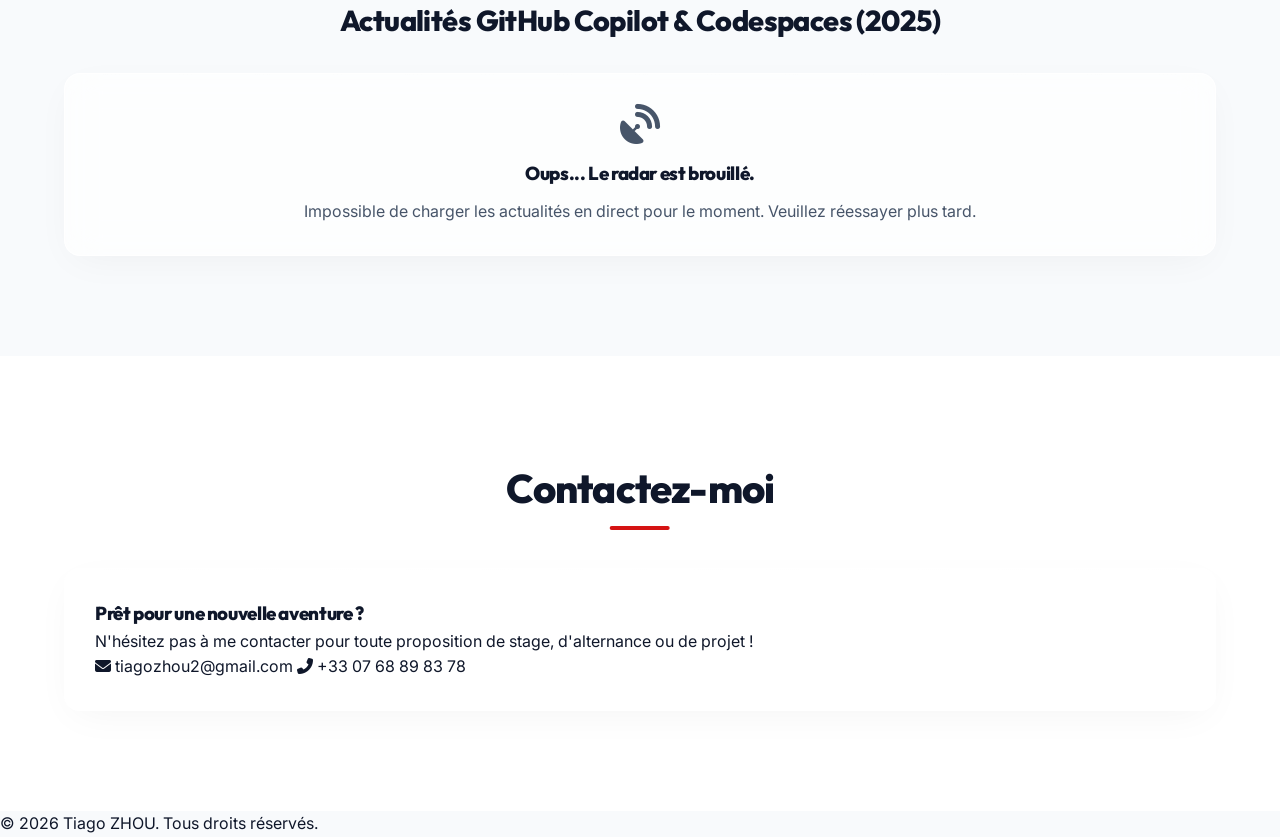
==== commit c811ebf1: "Add files via upload" ====
--- a/index.html
+++ b/index.html
@@ -1,5 +1,5 @@
 <!DOCTYPE html>
-<html lang="fr">
+<html lang="fr" data-theme="light">
 
 <head>
     <meta charset="UTF-8">
@@ -9,7 +9,7 @@
     <link rel="preconnect" href="https://fonts.googleapis.com">
     <link rel="preconnect" href="https://fonts.gstatic.com" crossorigin>
     <link
-        href="https://fonts.googleapis.com/css2?family=Outfit:wght@300;400;600;800&family=Inter:wght@300;400;500;700&display=swap"
+        href="https://fonts.googleapis.com/css2?family=Syne:wght@400;600;700;800&family=Outfit:wght@300;400;600;800&family=Inter:wght@300;400;500;700&display=swap"
         rel="stylesheet">
     <!-- Font Awesome for Icons -->
     <link rel="stylesheet" href="https://cdnjs.cloudflare.com/ajax/libs/font-awesome/6.4.0/css/all.min.css">
@@ -34,11 +34,11 @@
         </div>
 
         <ul class="nav-links">
-            <li><a href="#about">À Propos</a></li>
+            <li><a href="#about">CV</a></li>
             <li><a href="#education">Formation</a></li>
+            <li><a href="#experience">Stages</a></li>
+            <li><a href="#projects">Projets Persos</a></li>
             <li><a href="#skills">Compétences</a></li>
-            <li><a href="#experience">Expériences</a></li>
-            <li><a href="#projects">Projets Persos</a></li>
             <li><a href="#watch">Veille</a></li>
             <li><a href="#contact" class="btn-contact">Contact</a></li>
         </ul>
@@ -46,9 +46,10 @@
 
     <!-- HERO SECTION -->
     <section id="home" class="hero">
-        <div class="hero-bg-shapes">
-            <div class="shape shape-1"></div>
-            <div class="shape shape-2"></div>
+        <div class="ambient-bg">
+            <div class="ambient-blob ambient-1"></div>
+            <div class="ambient-blob ambient-2"></div>
+            <div class="ambient-blob ambient-3"></div>
         </div>
         <div class="hero-content section reveal">
             <span class="greeting">Bonjour, je suis</span>
@@ -132,7 +133,7 @@
 
     <!-- EXPERIENCE TIMELINE -->
     <section id="experience" class="section reveal">
-        <h2 class="section-title">Expériences Professionnelles</h2>
+        <h2 class="section-title">Stages</h2>
 
         <div class="timeline">
             <!-- Stage Penstyle -->
@@ -182,7 +183,7 @@
 
     <!-- PROJECTS & ZELDA CLICKER SECTION -->
     <section id="projects" class="section reveal">
-        <h2 class="section-title">Projets & Projets Persos</h2>
+        <h2 class="section-title">Projets Classe & Projets Persos</h2>
         <p style="text-align: center; margin-bottom: 40px; color: var(--text-secondary);">Découvrez mes réalisations et
             un mini-jeu exclusif !</p>
 
@@ -213,17 +214,31 @@
                 </div>
             </div>
 
-            <!-- Projet DAO & Fa -->
+            <!-- Projet DAO -->
             <div class="glass-card" style="display: flex; flex-direction: column; justify-content: space-between;">
                 <div>
                     <i class="fas fa-database"
                         style="font-size: 3rem; color: var(--accent-color); margin-bottom: 15px;"></i>
-                    <h3 style="font-size: 1.5rem; margin-bottom: 10px;">Projets PHP (DAO & Fâ)</h3>
+                    <h3 style="font-size: 1.5rem; margin-bottom: 10px;">Projets PHP (DAO)</h3>
                     <p style="color: var(--text-secondary); margin-bottom: 15px;">Dans le cadre des "Ateliers
-                        professionnels", développement en groupe d'applications PHP implémentant le design pattern DAO
-                        pour séparer l'accès aux données de la logique métier, rendant le code plus propre et
-                        maintenable.</p>
-                </div>
+                        professionnels", développement d'applications PHP implémentant le design pattern DAO pour
+                        séparer l'accès aux données de la logique métier, rendant le code plus propre et maintenable.
+                    </p>
+                </div>
+            </div>
+
+            <!-- Projet Fa -->
+            <div class="glass-card" style="display: flex; flex-direction: column; justify-content: space-between;">
+                <div>
+                    <i class="fas fa-project-diagram"
+                        style="font-size: 3rem; color: var(--accent-color); margin-bottom: 15px;"></i>
+                    <h3 style="font-size: 1.5rem; margin-bottom: 10px;">Projet Fâ</h3>
+                    <p style="color: var(--text-secondary); margin-bottom: 20px;">Présentation détaillée et technique de
+                        mon implication dans le Projet Fâ (Page en cours de rédaction).</p>
+                </div>
+                <a href="pages/projet-fa.html" class="btn-secondary" style="align-self: flex-start; margin-top: auto;">
+                    Découvrir le projet <i class="fas fa-arrow-right" style="margin-left: 5px;"></i>
+                </a>
             </div>
 
             <!-- Zelda Clicker Redirect -->
--- a/css/style.css
+++ b/css/style.css
@@ -1,47 +1,54 @@
 /* =========================================
-   VARIABLES & THEME (Dark/Light Mode)
+   VARIABLES & THEME (Frost & Glass / Ultra-Clean Tech)
    ========================================= */
 :root {
     /* TYPOGRAPHY */
     --font-primary: 'Outfit', sans-serif;
     --font-secondary: 'Inter', sans-serif;
 
-    /* COLORS - LIGHT MODE (Default) */
+    /* COLORS - LIGHT MODE (Frosty, Pure, High-Contrast) */
     --bg-color: #f8fafc;
+    /* Very light cool frost */
     --bg-secondary: #ffffff;
     --text-primary: #0f172a;
+    /* Sharp Slate */
     --text-secondary: #475569;
-    --accent-color: #3b82f6;
-    /* Beautiful Blue */
-    --accent-glow: rgba(59, 130, 246, 0.4);
-    --border-color: #e2e8f0;
-
-    /* CARD & GLASSMORPHISM */
+    --accent-color: #d51313;
+    /* Striking Emerald Green */
+    --accent-glow: rgba(38, 180, 69, 0.921);
+    --border-color: rgba(176, 13, 13, 0.08);
+
+    /* FROST GLASSMORPHISM */
     --glass-bg: rgba(255, 255, 255, 0.7);
-    --glass-border: rgba(255, 255, 255, 0.5);
-    --shadow-soft: 0 10px 30px -10px rgba(0, 0, 0, 0.1);
+    --glass-border: rgba(255, 255, 255, 0.8);
+    --shadow-soft: 0 10px 40px -10px rgba(0, 0, 0, 0.05);
+    /* Very light, wide shadow */
+    --shadow-hover: 0 20px 40px -10px rgba(5, 150, 105, 0.2);
 
     /* ZELDA COLORS */
-    --rupee-green: #2ecc71;
+    --rupee-green: #35d75a;
 
     /* ANIMATIONS */
-    --transition-fast: 0.3s ease;
-    --transition-smooth: 0.6s cubic-bezier(0.25, 1, 0.5, 1);
-}
-
-/* DARK MODE VARIABLES (Slower, softer, chill vibe) */
+    --transition-fast: 0.2s ease-out;
+    --transition-smooth: 0.5s cubic-bezier(0.16, 1, 0.3, 1);
+}
+
+/* DARK MODE VARIABLES (Sharp Obsidian, secondary experience) */
 [data-theme="dark"] {
-    --bg-color: #0f1218;
-    --bg-secondary: #171b24;
-    --text-primary: #e2e8f0;
+    --bg-color: #0f172a;
+    /* Slate Dark */
+    --bg-secondary: #3834363c;
+    --text-primary: #f8fafc;
     --text-secondary: #94a3b8;
-    --accent-color: #60a5fa;
-    --accent-glow: rgba(96, 165, 250, 0.2);
-    --border-color: #272d3b;
-
-    --glass-bg: rgba(23, 27, 36, 0.6);
-    --glass-border: rgba(255, 255, 255, 0.05);
-    --shadow-soft: 0 15px 40px -10px rgba(0, 0, 0, 0.4);
+    --accent-color: #2b6aad;
+    /* Brighter Emerald for Dark Mode */
+    --accent-glow: rgba(11, 66, 62, 0.2);
+    --border-color: rgba(255, 255, 255, 0.05);
+
+    --glass-bg: rgba(30, 41, 59, 0.6);
+    --glass-border: rgba(255, 255, 255, 0.08);
+    --shadow-soft: 0 10px 40px -10px rgba(0, 0, 0, 0.3);
+    --shadow-hover: 0 20px 40px -10px rgba(48, 39, 149, 0.779);
 }
 
 /* =========================================
@@ -76,6 +83,8 @@
 .logo {
     font-family: var(--font-primary);
     font-weight: 800;
+    letter-spacing: -0.02em;
+    /* Tighter tracking for premium feel */
 }
 
 a {
@@ -129,11 +138,15 @@
     justify-content: space-between;
     align-items: center;
     z-index: 1000;
-    background: var(--glass-bg);
+    background: rgba(250, 249, 246, 0.8);
     backdrop-filter: blur(12px);
     -webkit-backdrop-filter: blur(12px);
-    border-bottom: 1px solid var(--glass-border);
-    transition: padding var(--transition-smooth);
+    border-bottom: 1px solid var(--border-color);
+    transition: padding var(--transition-smooth), background var(--transition-smooth);
+}
+
+[data-theme="dark"] .navbar {
+    background: rgba(18, 18, 18, 0.8);
 }
 
 .navbar.scrolled {
@@ -170,8 +183,8 @@
     left: 0;
     width: 0%;
     height: 2px;
-    background: var(--accent-color);
-    transition: width var(--transition-smooth);
+    background: var(--text-primary);
+    transition: width var(--transition-fast);
 }
 
 .nav-links li a:hover:not(.btn-contact)::after {
@@ -179,22 +192,23 @@
 }
 
 .nav-links li a:hover {
-    color: var(--accent-color);
+    color: var(--text-primary);
 }
 
 .btn-contact {
-    background: var(--accent-color);
-    color: #fff !important;
+    background: var(--text-primary);
+    color: var(--bg-color) !important;
     padding: 10px 24px;
-    border-radius: 30px;
-    font-weight: 600;
-    box-shadow: 0 4px 15px var(--accent-glow);
-    transition: transform 0.3s ease, box-shadow 0.3s ease;
+    border-radius: 8px;
+    /* Bento box softer corners */
+    font-weight: 500;
+    box-shadow: var(--shadow-soft);
+    transition: transform var(--transition-fast), box-shadow var(--transition-fast);
 }
 
 .btn-contact:hover {
     transform: translateY(-2px);
-    box-shadow: 0 6px 20px var(--accent-glow);
+    box-shadow: 0 8px 12px -1px rgba(0, 0, 0, 0.1);
 }
 
 /* Theme Switcher */
@@ -267,10 +281,7 @@
     font-size: 4.5rem;
     line-height: 1.1;
     margin-bottom: 20px;
-    background: linear-gradient(to right, var(--text-primary), var(--accent-color));
-    background-clip: text;
-    -webkit-background-clip: text;
-    -webkit-text-fill-color: transparent;
+    color: var(--text-primary);
 }
 
 .hero-subtitle {
@@ -296,42 +307,46 @@
     align-items: center;
     gap: 10px;
     background: var(--accent-color);
-    color: #fff;
+    color: #ffffff;
     padding: 15px 35px;
-    border-radius: 30px;
+    border-radius: 12px;
     font-weight: 600;
     font-size: 1.1rem;
-    box-shadow: 0 10px 20px var(--accent-glow);
-    transition: transform 0.3s ease, box-shadow 0.3s ease;
+    box-shadow: 0 10px 20px -10px var(--accent-color);
+    transition: all var(--transition-smooth);
+    border: 1px solid rgba(255, 255, 255, 0.1);
 }
 
 .btn-primary:hover {
-    transform: translateY(-3px);
-    box-shadow: 0 15px 25px var(--accent-glow);
-    color: #fff;
+    transform: translateY(-3px) scale(1.02);
+    box-shadow: 0 15px 30px -10px var(--accent-color);
+    color: #ffffff;
 }
 
 .btn-secondary {
     display: inline-flex;
     align-items: center;
     gap: 10px;
-    background: transparent;
+    background: var(--glass-bg);
     color: var(--text-primary);
-    border: 2px solid var(--border-color);
+    border: 1px solid var(--glass-border);
     padding: 13px 35px;
-    border-radius: 30px;
+    border-radius: 12px;
     font-weight: 600;
     font-size: 1.1rem;
-    transition: all 0.3s ease;
+    backdrop-filter: blur(10px);
+    transition: all var(--transition-smooth);
 }
 
 .btn-secondary:hover {
     border-color: var(--accent-color);
-    color: var(--accent-color);
-}
-
-/* Hero Background Elements */
-.hero-bg-shapes {
+    background: var(--accent-glow);
+    transform: translateY(-3px) scale(1.02);
+    box-shadow: var(--shadow-hover);
+}
+
+/* Ambient Animated Background (Soft Minimalist) */
+.ambient-bg {
     position: absolute;
     top: 0;
     left: 0;
@@ -339,54 +354,170 @@
     height: 100%;
     z-index: 1;
     pointer-events: none;
-}
-
-.shape {
-    position: absolute;
+    overflow: hidden;
+    background-color: var(--bg-color);
+    /* Matches theme background */
+}
+
+.ambient-blob {
+    position: absolute;
+    border-radius: 50%;
+    filter: blur(120px);
+    opacity: 0.8;
+    animation: ambient-float 25s infinite ease-in-out alternate;
+    mix-blend-mode: normal;
+    /* Normal for light frost */
+}
+
+[data-theme="dark"] .ambient-blob {
+    mix-blend-mode: screen;
+    opacity: 0.15;
+}
+
+.ambient-1 {
+    top: -10%;
+    left: -10%;
+    width: 60vw;
+    height: 60vw;
+    background: radial-gradient(circle, #631e43 0%, transparent 60%);
+    /* Mint Frost */
+    animation-duration: 28s;
+}
+
+.ambient-2 {
+    bottom: -20%;
+    right: -10%;
+    width: 70vw;
+    height: 70vw;
+    background: radial-gradient(circle, #920dcb 0%, transparent 60%);
+    /* Ice Blue */
+    animation-duration: 32s;
+    animation-delay: -5s;
+}
+
+.ambient-3 {
+    top: 30%;
+    left: 40%;
+    width: 50vw;
+    height: 50vw;
+    background: radial-gradient(circle, #fed7aa 0%, transparent 60%);
+    /* Soft Sand Frost */
+    animation-duration: 25s;
+    animation-delay: -10s;
+}
+
+@keyframes ambient-float {
+    0% {
+        transform: translate(0px, 0px) scale(1);
+    }
+
+    33% {
+        transform: translate(50px, -50px) scale(1.1);
+    }
+
+    66% {
+        transform: translate(-30px, 40px) scale(0.9);
+    }
+
+    100% {
+        transform: translate(0px, 0px) scale(1);
+    }
+}
+
+/* Hero Aurora Background */
+.hero-bg-aurora {
+    position: absolute;
+    top: 0;
+    left: 0;
+    width: 100%;
+    height: 100%;
+    z-index: 1;
+    pointer-events: none;
+    overflow: hidden;
+    background-color: var(--bg-color);
+    /* Base dark */
+}
+
+.aurora {
+    position: absolute;
+    border-radius: 50%;
     filter: blur(80px);
     opacity: 0.5;
-    z-index: 1;
-    border-radius: 50%;
-}
-
-.shape-1 {
-    top: -10%;
-    right: -5%;
-    width: 500px;
-    height: 500px;
-    background: var(--accent-color);
-    animation: float 10s infinite ease-in-out;
-}
-
-.shape-2 {
-    bottom: -10%;
+    animation: aurora-float 20s infinite ease-in-out alternate;
+}
+
+.aurora-1 {
+    top: -20%;
     left: -10%;
-    width: 400px;
-    height: 400px;
-    background: #8b5cf6;
-    /* Purple glow */
-    animation: float 12s infinite ease-in-out reverse;
-}
+    width: 50vw;
+    height: 50vw;
+    background: radial-gradient(circle, var(--aurora-1, #4f46e5) 0%, transparent 60%);
+    animation-duration: 25s;
+}
+
+.aurora-2 {
+    bottom: -20%;
+    right: -10%;
+    width: 60vw;
+    height: 60vw;
+    background: radial-gradient(circle, var(--aurora-2, #8b5cf6) 0%, transparent 60%);
+    animation-duration: 22s;
+    animation-delay: -5s;
+}
+
+.aurora-3 {
+    top: 20%;
+    right: 20%;
+    width: 40vw;
+    height: 40vw;
+    background: radial-gradient(circle, var(--aurora-3, #ec4899) 0%, transparent 60%);
+    animation-duration: 28s;
+    animation-delay: -10s;
+}
+
+.aurora-4 {
+    bottom: 10%;
+    left: 20%;
+    width: 45vw;
+    height: 45vw;
+    background: radial-gradient(circle, var(--aurora-4, #06b6d4) 0%, transparent 60%);
+    animation-duration: 20s;
+    animation-delay: -15s;
+}
+
+.noise-overlay {
+    position: absolute;
+    top: 0;
+    left: 0;
+    width: 100%;
+    height: 100%;
+    background-image: url("data:image/svg+xml,%3Csvg viewBox='0 0 200 200' xmlns='http://www.w3.org/2000/svg'%3E%3Cfilter id='noiseFilter'%3E%3CfeTurbulence type='fractalNoise' baseFrequency='0.8' numOctaves='3' stitchTiles='stitch'/%3E%3C/filter%3E%3Crect width='100%25' height='100%25' filter='url(%23noiseFilter)' opacity='0.06'/%3E%3C/svg%3E");
+    pointer-events: none;
+    z-index: 2;
+    mix-blend-mode: overlay;
+}
+
+/* Custom Cursor REMOVED for soft minimalist theme */
 
 /* Global Animations */
 @keyframes float {
     0% {
-        transform: translateY(0px) scale(1);
+        transform: translateY(0px);
     }
 
     50% {
-        transform: translateY(-20px) scale(1.05);
+        transform: translateY(-10px);
     }
 
     100% {
-        transform: translateY(0px) scale(1);
+        transform: translateY(0px);
     }
 }
 
 .reveal {
     opacity: 0;
-    transform: translateY(40px);
-    transition: all 1s cubic-bezier(0.25, 1, 0.5, 1);
+    transform: translateY(30px);
+    transition: all 0.8s cubic-bezier(0.2, 0.8, 0.2, 1);
 }
 
 .reveal.active {
@@ -496,17 +627,35 @@
 
 .glass-card {
     background: var(--glass-bg);
+    border: 1px solid var(--glass-border);
+    border-radius: 16px;
+    padding: 30px;
+    box-shadow: var(--shadow-soft);
     backdrop-filter: blur(16px);
     -webkit-backdrop-filter: blur(16px);
-    border: 1px solid var(--glass-border);
-    border-radius: 20px;
-    padding: 30px;
-    box-shadow: var(--shadow-soft);
-    transition: transform var(--transition-smooth);
+    transition: all var(--transition-smooth);
+    position: relative;
+    overflow: hidden;
+}
+
+/* Subtle glow inside the card for premium feel */
+.glass-card::before {
+    content: '';
+    position: absolute;
+    top: 0;
+    left: 0;
+    right: 0;
+    height: 1px;
+    background: linear-gradient(90deg, transparent, rgba(255, 255, 255, 0.2), transparent);
+    opacity: 0.5;
 }
 
 .glass-card:hover {
     transform: translateY(-5px);
+    box-shadow: var(--shadow-hover);
+    border-color: rgba(255, 255, 255, 0.2);
+    /* Subtly tint the background on hover */
+    background: rgba(var(--accent-color), 0.02);
 }
 
 .about-card {
@@ -549,12 +698,12 @@
 .timeline::after {
     content: '';
     position: absolute;
-    width: 4px;
-    background: var(--accent-glow);
+    width: 2px;
+    background: var(--border-color);
     top: 0;
     bottom: 0;
     left: 50%;
-    margin-left: -2px;
+    margin-left: -1px;
     border-radius: 2px;
 }
 
@@ -575,15 +724,20 @@
 
 .timeline-dot {
     position: absolute;
-    width: 20px;
-    height: 20px;
-    right: -10px;
-    background-color: var(--accent-color);
-    border: 4px solid var(--bg-secondary);
+    width: 16px;
+    height: 16px;
+    right: -8px;
+    background-color: var(--text-primary);
+    border: 3px solid var(--bg-color);
     top: 30px;
     border-radius: 50%;
     z-index: 1;
-    box-shadow: 0 0 10px var(--accent-glow);
+    transition: transform var(--transition-fast);
+}
+
+.timeline-item:hover .timeline-dot {
+    transform: scale(1.2);
+    background-color: var(--rupee-green);
 }
 
 .timeline-item:nth-child(even) .timeline-dot {
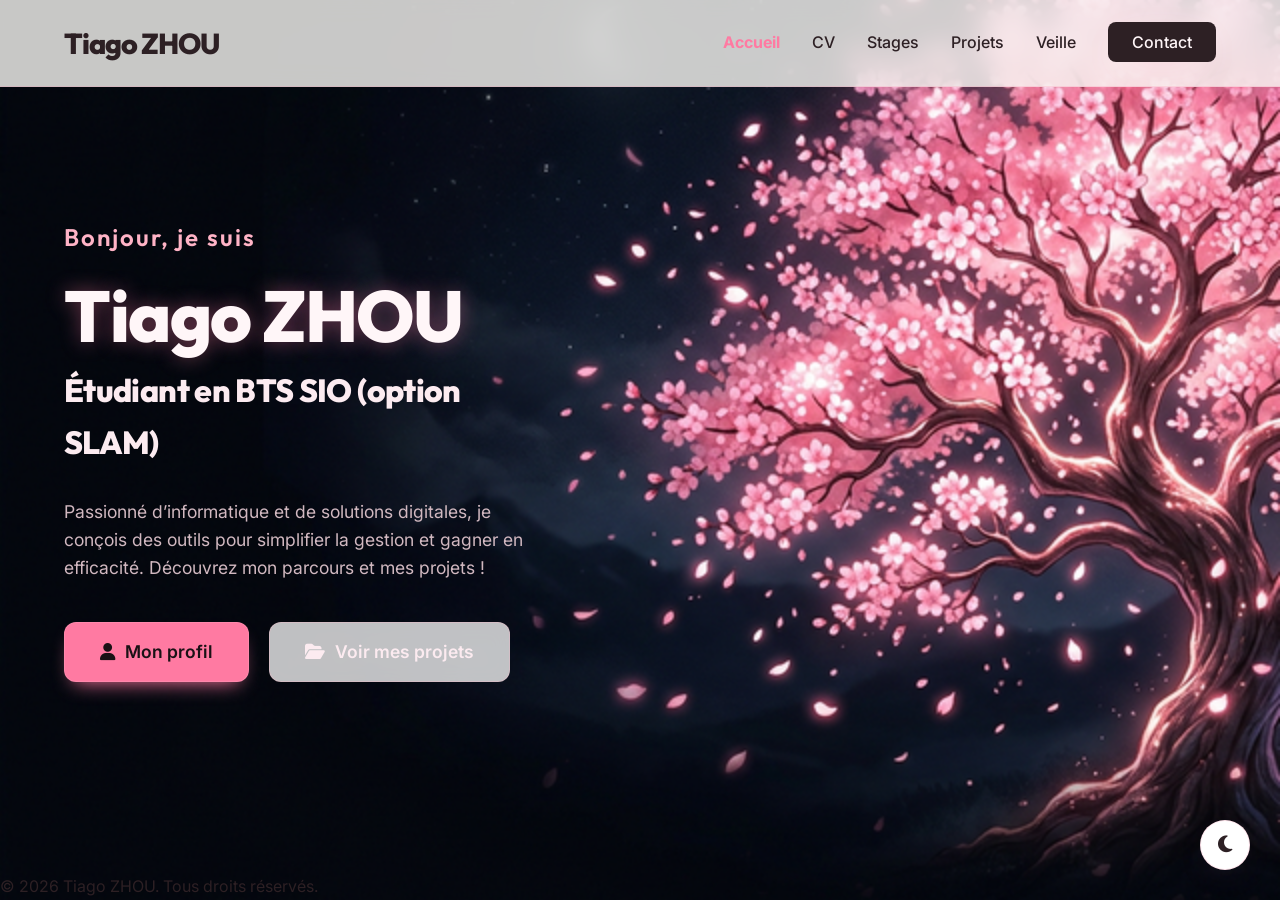
==== commit 21be92e2: "Add files via upload" ====
--- a/index.html
+++ b/index.html
@@ -9,7 +9,7 @@
     <link rel="preconnect" href="https://fonts.googleapis.com">
     <link rel="preconnect" href="https://fonts.gstatic.com" crossorigin>
     <link
-        href="https://fonts.googleapis.com/css2?family=Syne:wght@400;600;700;800&family=Outfit:wght@300;400;600;800&family=Inter:wght@300;400;500;700&display=swap"
+        href="https://fonts.googleapis.com/css2?family=Syne:wght@400;600;700;800&family=Outfit:wght@300;400;600;800&family=Inter:wght@300;400;500;700&family=Great+Vibes&display=swap"
         rel="stylesheet">
     <!-- Font Awesome for Icons -->
     <link rel="stylesheet" href="https://cdnjs.cloudflare.com/ajax/libs/font-awesome/6.4.0/css/all.min.css">
@@ -25,7 +25,7 @@
 
     <!-- Navigation -->
     <nav class="navbar">
-        <a href="#" class="logo">Tiago ZHOU</a>
+        <a href="index.html" class="logo">Tiago ZHOU</a>
 
         <div class="hamburger">
             <span class="bar"></span>
@@ -34,374 +34,49 @@
         </div>
 
         <ul class="nav-links">
-            <li><a href="#about">CV</a></li>
-            <li><a href="#education">Formation</a></li>
-            <li><a href="#experience">Stages</a></li>
-            <li><a href="#projects">Projets Persos</a></li>
-            <li><a href="#skills">Compétences</a></li>
-            <li><a href="#watch">Veille</a></li>
-            <li><a href="#contact" class="btn-contact">Contact</a></li>
+            <li><a href="index.html" style="font-weight: 700; color: var(--accent-color);">Accueil</a></li>
+            <li><a href="pages/cv.html">CV</a></li>
+            <li><a href="pages/stages.html">Stages</a></li>
+            <li><a href="pages/projets.html">Projets</a></li>
+            <li><a href="pages/veille.html">Veille</a></li>
+            <li><a href="pages/contact.html" class="btn-contact">Contact</a></li>
         </ul>
     </nav>
 
     <!-- HERO SECTION -->
     <section id="home" class="hero">
-        <div class="ambient-bg">
-            <div class="ambient-blob ambient-1"></div>
-            <div class="ambient-blob ambient-2"></div>
-            <div class="ambient-blob ambient-3"></div>
-        </div>
-        <div class="hero-content section reveal">
-            <span class="greeting">Bonjour, je suis</span>
-            <h1 class="hero-title">Tiago ZHOU</h1>
-            <h2 class="hero-subtitle">Étudiant en BTS SIO (option SLAM)</h2>
-            <p class="hero-desc">Passionné d’informatique et de solutions digitales, je conçois des outils pour
-                simplifier la gestion et gagner en efficacité. Découvrez mon parcours et mes projets !</p>
-            <div class="hero-buttons">
-                <a href="#projects" class="btn-primary">
+
+        <div class="hero-content section reveal" style="text-align: left; max-width: 600px; padding-left: 5%; margin: 0;">
+            <span class="greeting" style="color: #FFB3C6; font-size: 1.5rem; letter-spacing: 2px;">Bonjour, je
+                suis</span>
+            <h1 class="hero-title"
+                style="color: #FFF6F8; text-shadow: 0 0 20px rgba(255, 122, 162, 0.4); margin: 10px 0; padding-top: 10px;">
+                Tiago ZHOU</h1>
+            <h2 class="hero-subtitle" style="color: #FCEBF0;">Étudiant en BTS SIO (option SLAM)</h2>
+            <p class="hero-desc" style="color: #d1b8c0; font-size: 1.1rem; margin-top: 20px;">Passionné d’informatique
+                et de solutions digitales, je conçois des outils pour simplifier la gestion et gagner en efficacité.
+                Découvrez mon parcours et mes projets !</p>
+            <div class="hero-buttons" style="justify-content: flex-start;">
+                <a href="pages/cv.html" class="btn-primary"
+                    style="background-color: var(--accent-color); color: #1A1115;">
+                    <i class="fas fa-user"></i> Mon profil
+                </a>
+                <a href="pages/projets.html" class="btn-secondary"
+                    style="color: #FCEBF0; border-color: rgba(255, 179, 198, 0.3);">
                     <i class="fas fa-folder-open"></i> Voir mes projets
-                </a>
-                <a href="#contact" class="btn-secondary">
-                    <i class="fas fa-envelope"></i> Me contacter
                 </a>
             </div>
         </div>
     </section>
 
-    <!-- ABOUT SECTION -->
-    <section id="about" class="section reveal">
-        <h2 class="section-title">À Propos de moi</h2>
-        <div class="about-content">
-            <div class="about-text">
-                <p>Je m’appelle Tiago Zhou, j’ai 20 ans et je suis étudiant en 2ème année au Lycée Saint-John Perse de
-                    Pau. Je me spécialise dans le développement d’applications et la gestion de bases de données.</p>
-                <p>Rigoureux, motivé et à l’aise dans le travail en équipe, je souhaite mettre mes compétences au
-                    service d’une entreprise dynamique.</p>
-
-                <h3 class="subsection-title">Langues & Autres Activités</h3>
-                <ul class="languages-list">
-                    <li><i class="fas fa-check-circle"></i> Anglais (A2)</li>
-                    <li><i class="fas fa-check-circle"></i> Espagnol (A2)</li>
-                    <li><i class="fas fa-check-circle"></i> Chinois (B1)</li>
-                </ul>
-                <p class="hobbies-text">Je pratique régulièrement la musculation, ce qui m’a appris la discipline, la
-                    rigueur et la patience pour atteindre mes objectifs.</p>
-            </div>
-            <div class="about-card glass-card">
-                <div class="stat-box">
-                    <i class="fas fa-code"></i>
-                    <h4>+2 Ans</h4>
-                    <p>Développement</p>
-                </div>
-                <div class="stat-box">
-                    <i class="fas fa-laptop-code"></i>
-                    <h4>SLAM</h4>
-                    <p>Option BTS SIO</p>
-                </div>
-            </div>
-        </div>
-    </section>
-
-    <!-- EDUCATION TIMELINE -->
-    <section id="education" class="section reveal bg-alt">
-        <h2 class="section-title">Formation</h2>
-
-        <div class="timeline">
-            <!-- BTS SIO -->
-            <div class="timeline-item reveal">
-                <div class="timeline-dot"></div>
-                <div class="timeline-content glass-card">
-                    <span class="timeline-date">2024 - 2026</span>
-                    <h3>BTS SIO option SLAM</h3>
-                    <h4>Lycée Saint-John Perse PAU</h4>
-                    <p>Solutions Logicielles et Applications Métiers.</p>
-                </div>
-            </div>
-
-            <!-- Bac -->
-            <div class="timeline-item reveal">
-                <div class="timeline-dot"></div>
-                <div class="timeline-content glass-card">
-                    <span class="timeline-date">2024</span>
-                    <h3>Baccalauréat Général</h3>
-                    <h4>Lycée Condorcet - Bordeaux</h4>
-                    <p>Spécialité Mathématiques / Informatique et Sciences du Numérique.</p>
-                </div>
-            </div>
-        </div>
-    </section>
-
-    <!-- EXPERIENCE TIMELINE -->
-    <section id="experience" class="section reveal">
-        <h2 class="section-title">Stages</h2>
-
-        <div class="timeline">
-            <!-- Stage Penstyle -->
-            <div class="timeline-item reveal">
-                <div class="timeline-dot"></div>
-                <div class="timeline-content glass-card">
-                    <span class="timeline-date">2026 (2ème année)</span>
-                    <h3>Stage - Penstyleshoes</h3>
-                    <h4>Bordeaux</h4>
-                    <p>Création complète d'un site vitrine avec e-commerce sur le thème du tatouage. Cliquez ci-dessous
-                        pour découvrir les maquettes et technologies utilisées !</p>
-                    <a href="pages/stage-penstyle.html" class="btn-primary"
-                        style="margin-top: 15px; padding: 8px 20px; font-size: 0.9rem;">
-                        <i class="fas fa-plus-circle"></i> En savoir plus
-                    </a>
-                </div>
-            </div>
-
-            <!-- Stage Valeur Bati -->
-            <div class="timeline-item reveal">
-                <div class="timeline-dot"></div>
-                <div class="timeline-content glass-card">
-                    <span class="timeline-date">2025 (1ère année)</span>
-                    <h3>Stage - Valeur Bâti</h3>
-                    <h4>Landes</h4>
-                    <p>Mise en place d'automatisations No-code (Zapier, Airtable, Baserow) pour digitaliser et décupler
-                        la productivité administrative de l'entreprise.</p>
-                    <a href="pages/stage-valeur-bati.html" class="btn-primary"
-                        style="margin-top: 15px; padding: 8px 20px; font-size: 0.9rem;">
-                        <i class="fas fa-plus-circle"></i> En savoir plus
-                    </a>
-                </div>
-            </div>
-
-            <!-- Ami Buffet -->
-            <div class="timeline-item reveal">
-                <div class="timeline-dot"></div>
-                <div class="timeline-content glass-card">
-                    <span class="timeline-date">Stage de 3ème</span>
-                    <h3>Employé polyvalent</h3>
-                    <h4>Restaurant Ami Buffet, Bordeaux Lac</h4>
-                    <p>Service en salle et prise de commandes.</p>
-                </div>
-            </div>
-        </div>
-    </section>
-
-    <!-- PROJECTS & ZELDA CLICKER SECTION -->
-    <section id="projects" class="section reveal">
-        <h2 class="section-title">Projets Classe & Projets Persos</h2>
-        <p style="text-align: center; margin-bottom: 40px; color: var(--text-secondary);">Découvrez mes réalisations et
-            un mini-jeu exclusif !</p>
-
-        <div class="projects-container"
-            style="display: grid; grid-template-columns: repeat(auto-fit, minmax(300px, 1fr)); gap: 30px;">
-
-            <!-- Projet CV -->
-            <div class="glass-card" style="display: flex; flex-direction: column; justify-content: space-between;">
-                <div>
-                    <i class="fas fa-portrait"
-                        style="font-size: 3rem; color: var(--accent-color); margin-bottom: 15px;"></i>
-                    <h3 style="font-size: 1.5rem; margin-bottom: 10px;">Site Web Personnel (CV)</h3>
-                    <p style="color: var(--text-secondary); margin-bottom: 15px;">Mise en pratique de mes compétences
-                        fondamentales en développement web (HTML, CSS, Javascript) pour concevoir un CV en ligne
-                        interactif.</p>
-                </div>
-            </div>
-
-            <!-- Pic du Midi -->
-            <div class="glass-card" style="display: flex; flex-direction: column; justify-content: space-between;">
-                <div>
-                    <i class="fas fa-mountain"
-                        style="font-size: 3rem; color: var(--accent-color); margin-bottom: 15px;"></i>
-                    <h3 style="font-size: 1.5rem; margin-bottom: 10px;">Pic du Midi</h3>
-                    <p style="color: var(--text-secondary); margin-bottom: 15px;">Apprentissage avancé du CMS WordPress
-                        et Elementor (ainsi que tablePress) pour reproduire la charte graphique et l'identité numérique
-                        de l'organisation.</p>
-                </div>
-            </div>
-
-            <!-- Projet DAO -->
-            <div class="glass-card" style="display: flex; flex-direction: column; justify-content: space-between;">
-                <div>
-                    <i class="fas fa-database"
-                        style="font-size: 3rem; color: var(--accent-color); margin-bottom: 15px;"></i>
-                    <h3 style="font-size: 1.5rem; margin-bottom: 10px;">Projets PHP (DAO)</h3>
-                    <p style="color: var(--text-secondary); margin-bottom: 15px;">Dans le cadre des "Ateliers
-                        professionnels", développement d'applications PHP implémentant le design pattern DAO pour
-                        séparer l'accès aux données de la logique métier, rendant le code plus propre et maintenable.
-                    </p>
-                </div>
-            </div>
-
-            <!-- Projet Fa -->
-            <div class="glass-card" style="display: flex; flex-direction: column; justify-content: space-between;">
-                <div>
-                    <i class="fas fa-project-diagram"
-                        style="font-size: 3rem; color: var(--accent-color); margin-bottom: 15px;"></i>
-                    <h3 style="font-size: 1.5rem; margin-bottom: 10px;">Projet Fâ</h3>
-                    <p style="color: var(--text-secondary); margin-bottom: 20px;">Présentation détaillée et technique de
-                        mon implication dans le Projet Fâ (Page en cours de rédaction).</p>
-                </div>
-                <a href="pages/projet-fa.html" class="btn-secondary" style="align-self: flex-start; margin-top: auto;">
-                    Découvrir le projet <i class="fas fa-arrow-right" style="margin-left: 5px;"></i>
-                </a>
-            </div>
-
-            <!-- Zelda Clicker Redirect -->
-            <div class="glass-card"
-                style="display: flex; flex-direction: column; justify-content: space-between; border: 2px solid var(--rupee-green); background: rgba(46, 204, 113, 0.05);">
-                <div style="text-align: center;">
-                    <img src="assets/green_rupee.png" alt="Zelda Rupee"
-                        style="width: 60px; height: 60px; margin-bottom: 15px; filter: drop-shadow(0 0 10px rgba(46, 204, 113, 0.6));">
-                    <h3 style="font-size: 1.5rem; margin-bottom: 10px; color: var(--rupee-green);">Zelda Rupee Clicker
-                    </h3>
-                    <p style="color: var(--text-secondary); margin-bottom: 20px;">Amusez-vous avec ce mini-jeu que j'ai
-                        développé en Vanilla JavaScript ! Cliquez, achetez des améliorations et devenez le héros le plus
-                        riche d'Hyrule !</p>
-                </div>
-                <a href="pages/zelda.html" class="btn-primary"
-                    style="justify-content: center; background-color: var(--rupee-green); box-shadow: 0 10px 20px rgba(46, 204, 113, 0.4);">
-                    <i class="fas fa-play"></i> Jouer au jeu
-                </a>
-            </div>
-
-        </div>
-    </section>
-
-    <!-- SKILLS SECTION -->
-    <section id="skills" class="section reveal">
-        <h2 class="section-title">Mes Compétences</h2>
-
-        <div class="skills-grid"
-            style="display: grid; grid-template-columns: repeat(auto-fit, minmax(320px, 1fr)); gap: 30px; margin-top: 40px;">
-            <!-- Dévelopement -->
-            <div class="skill-category glass-card" style="padding: 30px;">
-                <h3
-                    style="display: flex; align-items: center; gap: 15px; margin-bottom: 25px; color: var(--accent-color); font-size: 1.5rem; border-bottom: 1px solid var(--border-color); padding-bottom: 15px;">
-                    <i class="fas fa-code"></i> Développement
-                </h3>
-                <div class="modern-skill-items" style="display: flex; flex-wrap: wrap; gap: 12px;">
-                    <div class="modern-skill-tag"><i class="fab fa-html5"></i> HTML5</div>
-                    <div class="modern-skill-tag"><i class="fab fa-css3-alt"></i> CSS3</div>
-                    <div class="modern-skill-tag"><i class="fab fa-js"></i> JavaScript</div>
-                    <div class="modern-skill-tag"><i class="fab fa-php"></i> PHP</div>
-                    <div class="modern-skill-tag"><i class="fas fa-database"></i> SQL</div>
-                    <div class="modern-skill-tag"><i class="fab fa-java"></i> Java / POO</div>
-                    <div class="modern-skill-tag"><i class="fab fa-wordpress"></i> WordPress</div>
-                    <div class="modern-skill-tag"><i class="fab fa-elementor"></i> Elementor</div>
-                </div>
-            </div>
-
-            <!-- No-Code -->
-            <div class="skill-category glass-card" style="padding: 30px;">
-                <h3
-                    style="display: flex; align-items: center; gap: 15px; margin-bottom: 25px; color: #d946ef; font-size: 1.5rem; border-bottom: 1px solid var(--border-color); padding-bottom: 15px;">
-                    <i class="fas fa-bolt"></i> No-Code & Ops
-                </h3>
-                <div class="modern-skill-items" style="display: flex; flex-wrap: wrap; gap: 12px;">
-                    <div class="modern-skill-tag pink-glow"><i class="fas fa-bolt"></i> Zapier</div>
-                    <div class="modern-skill-tag pink-glow"><i class="fas fa-table"></i> Baserow</div>
-                    <div class="modern-skill-tag pink-glow"><i class="fas fa-cloud"></i> Airtable</div>
-                    <div class="modern-skill-tag pink-glow"><i class="fab fa-git-alt"></i> Git</div>
-                    <div class="modern-skill-tag pink-glow"><i class="fas fa-project-diagram"></i> Merise / UML</div>
-                    <div class="modern-skill-tag pink-glow"><i class="fas fa-tasks"></i> Méthode Agile</div>
-                </div>
-            </div>
-
-            <!-- Cybersécurité & Système -->
-            <div class="skill-category glass-card" style="padding: 30px;">
-                <h3
-                    style="display: flex; align-items: center; gap: 15px; margin-bottom: 25px; color: var(--rupee-green); font-size: 1.5rem; border-bottom: 1px solid var(--border-color); padding-bottom: 15px;">
-                    <i class="fas fa-shield-alt"></i> Cyber & Système
-                </h3>
-                <div class="modern-skill-items" style="display: flex; flex-direction: column; gap: 15px;">
-                    <div class="cyber-skill-item"
-                        style="display: flex; align-items: center; gap: 15px; padding: 12px; background: rgba(46, 204, 113, 0.05); border-radius: 10px; border: 1px solid rgba(46, 204, 113, 0.2);">
-                        <i class="fas fa-server" style="color: var(--rupee-green); font-size: 1.2rem;"></i>
-                        <span>Machines Virtuelles</span>
-                    </div>
-                    <div class="cyber-skill-item"
-                        style="display: flex; align-items: center; gap: 15px; padding: 12px; background: rgba(46, 204, 113, 0.05); border-radius: 10px; border: 1px solid rgba(46, 204, 113, 0.2);">
-                        <i class="fas fa-network-wired" style="color: var(--rupee-green); font-size: 1.2rem;"></i>
-                        <span>Adressage IP & Sous-réseaux</span>
-                    </div>
-                    <div class="cyber-skill-item"
-                        style="display: flex; align-items: center; gap: 15px; padding: 12px; background: rgba(46, 204, 113, 0.05); border-radius: 10px; border: 1px solid rgba(46, 204, 113, 0.2);">
-                        <i class="fas fa-user-shield" style="color: var(--rupee-green); font-size: 1.2rem;"></i>
-                        <span>Sécurisation & RGPD</span>
-                    </div>
-                    <div class="cyber-skill-item"
-                        style="display: flex; align-items: center; gap: 15px; padding: 12px; background: rgba(46, 204, 113, 0.05); border-radius: 10px; border: 1px solid rgba(46, 204, 113, 0.2);">
-                        <i class="fas fa-virus-slash" style="color: var(--rupee-green); font-size: 1.2rem;"></i>
-                        <span>Contre-mesures & Anti-virus</span>
-                    </div>
-                </div>
-            </div>
-        </div>
-    </section>
-
-    <!-- TECHNOLOGY WATCH SECTION -->
-    <section id="watch" class="section reveal">
-        <h2 class="section-title">Veille Technologique</h2>
-
-        <div class="glass-card" style="max-width: 900px; margin: 0 auto 50px; padding: 40px; text-align: left;">
-            <h3 style="color: var(--accent-color); margin-bottom: 15px; font-size: 1.5rem;">La veille technologique,
-                c'est quoi ?</h3>
-            <p style="font-size: 1.05rem; color: var(--text-secondary); margin-bottom: 30px;">
-                La veille technologique est un processus continu et organisé qui consiste à surveiller, collecter,
-                analyser et diffuser des informations sur les innovations et les tendances dans un domaine technique et
-                scientifique donné.
-            </p>
-
-            <h3 style="color: var(--accent-color); margin-bottom: 15px; font-size: 1.5rem;">Le sujet de ma veille
-                technologique :</h3>
-            <p style="font-size: 1.05rem; color: var(--text-secondary); margin-bottom: 15px; font-weight: 500;">
-                Le thème que j'ai choisi pour ma veille est : " L'intégration de l'IA et du cloud dans le développement
-                avec GitHub (Copilot & Codespaces) "
-            </p>
-            <p style="font-size: 1.05rem; color: var(--text-secondary); margin-bottom: 0;">
-                J'ai choisi de me concentrer sur l'évolution des outils de développement, notamment l'écosystème GitHub.
-                L'objectif est de comprendre comment l'intégration croissante de l'intelligence artificielle (IA) et des
-                environnements de cloud computing (Cloud) transforme nos méthodes de travail. Mon analyse porte sur les
-                actualités de deux outils phares : GitHub Copilot et GitHub Codespaces.
-            </p>
-        </div>
-
-        <h3 style="font-size: 1.8rem; margin-bottom: 30px; text-align: center;">Actualités GitHub Copilot & Codespaces
-            (2025)</h3>
-
-        <div id="rss-feed-container" class="rss-grid">
-            <!-- Les articles RSS seront injectés ici par JavaScript -->
-            <div style="text-align: center; width: 100%; grid-column: 1 / -1;">
-                <i class="fas fa-spinner fa-spin" style="font-size: 2rem; color: var(--accent-color);"></i>
-                <p style="margin-top: 10px;">Chargement des articles en cours...</p>
-            </div>
-        </div>
-    </section>
-
-    <!-- CONTACT SECTION -->
-    <section id="contact" class="section reveal bg-alt">
-        <h2 class="section-title">Contactez-moi</h2>
-        <div class="contact-container">
-            <div class="contact-info glass-card">
-                <h3>Prêt pour une nouvelle aventure ?</h3>
-                <p>N'hésitez pas à me contacter pour toute proposition de stage, d'alternance ou de projet !</p>
-
-                <div class="contact-methods">
-                    <a href="mailto:tiagozhou2@gmail.com" class="contact-method">
-                        <i class="fas fa-envelope"></i>
-                        <span>tiagozhou2@gmail.com</span>
-                    </a>
-                    <a href="tel:+330768898378" class="contact-method">
-                        <i class="fas fa-phone-alt"></i>
-                        <span>+33 07 68 89 83 78</span>
-                    </a>
-                </div>
-            </div>
-        </div>
-    </section>
-
     <!-- FOOTER -->
-    <footer>
+    <footer style="position: absolute; bottom: 0; width: 100%;">
         <p>© 2026 Tiago ZHOU. Tous droits réservés.</p>
     </footer>
 
     <!-- App Scripts -->
     <script src="js/script.js"></script>
+    <script src="js/sakura.js"></script>
 </body>
 
 </html>
--- a/css/style.css
+++ b/css/style.css
@@ -6,49 +6,58 @@
     --font-primary: 'Outfit', sans-serif;
     --font-secondary: 'Inter', sans-serif;
 
-    /* COLORS - LIGHT MODE (Frosty, Pure, High-Contrast) */
-    --bg-color: #f8fafc;
-    /* Very light cool frost */
-    --bg-secondary: #ffffff;
-    --text-primary: #0f172a;
-    /* Sharp Slate */
-    --text-secondary: #475569;
-    --accent-color: #d51313;
-    /* Striking Emerald Green */
-    --accent-glow: rgba(38, 180, 69, 0.921);
-    --border-color: rgba(176, 13, 13, 0.08);
+    /* COLORS - LIGHT MODE (Japanese Sakura Aesthetic) */
+    --bg-color: #FFF6F8;
+    /* Soft Cherry Blossom White/Pink */
+    --bg-secondary: #FFFFFF;
+    --text-primary: #2d2024;
+    /* Dark Plum / Ink */
+    --text-secondary: #7a6368;
+    /* Muted Rose Gray */
+    --accent-color: #FF7AA2;
+    /* Vibrant Sakura Pink */
+    --accent-glow: rgba(255, 122, 162, 0.15);
+    /* Soft pink glow */
+    --border-color: rgba(255, 122, 162, 0.2);
+    /* Soft pink borders */
 
     /* FROST GLASSMORPHISM */
-    --glass-bg: rgba(255, 255, 255, 0.7);
-    --glass-border: rgba(255, 255, 255, 0.8);
-    --shadow-soft: 0 10px 40px -10px rgba(0, 0, 0, 0.05);
-    /* Very light, wide shadow */
-    --shadow-hover: 0 20px 40px -10px rgba(5, 150, 105, 0.2);
-
-    /* ZELDA COLORS */
-    --rupee-green: #35d75a;
+    --glass-bg: rgba(255, 255, 255, 0.75);
+    --glass-border: rgba(255, 122, 162, 0.15);
+    /* Soft pink frost border */
+    --shadow-soft: 0 10px 40px -10px rgba(255, 122, 162, 0.1);
+    --shadow-hover: 0 20px 40px -10px rgba(255, 122, 162, 0.3);
+
+    /* ZELDA COLORS (Adjusted for theme balance) */
+    --rupee-green: #00A86B;
+    /* Jade green */
+
+    /* LOGO/BRANDS */
+    --gold-color: #D4AF37;
 
     /* ANIMATIONS */
     --transition-fast: 0.2s ease-out;
     --transition-smooth: 0.5s cubic-bezier(0.16, 1, 0.3, 1);
 }
 
-/* DARK MODE VARIABLES (Sharp Obsidian, secondary experience) */
+/* DARK MODE VARIABLES (Night Cherry Blossom / Yozakura) */
 [data-theme="dark"] {
-    --bg-color: #0f172a;
-    /* Slate Dark */
-    --bg-secondary: #3834363c;
-    --text-primary: #f8fafc;
-    --text-secondary: #94a3b8;
-    --accent-color: #2b6aad;
-    /* Brighter Emerald for Dark Mode */
-    --accent-glow: rgba(11, 66, 62, 0.2);
-    --border-color: rgba(255, 255, 255, 0.05);
-
-    --glass-bg: rgba(30, 41, 59, 0.6);
-    --glass-border: rgba(255, 255, 255, 0.08);
-    --shadow-soft: 0 10px 40px -10px rgba(0, 0, 0, 0.3);
-    --shadow-hover: 0 20px 40px -10px rgba(48, 39, 149, 0.779);
+    --bg-color: #1A1115;
+    /* Very dark plum/ink */
+    --bg-secondary: #26181e;
+    --text-primary: #FCEBF0;
+    /* Soft moonlight pink/white */
+    --text-secondary: #d1b8c0;
+    /* Muted light rose */
+    --accent-color: #FFB3C6;
+    /* Luminous soft pink */
+    --accent-glow: rgba(255, 179, 198, 0.15);
+    --border-color: rgba(255, 179, 198, 0.2);
+
+    --glass-bg: rgba(38, 24, 30, 0.65);
+    --glass-border: rgba(255, 179, 198, 0.1);
+    --shadow-soft: 0 10px 40px -10px rgba(0, 0, 0, 0.4);
+    --shadow-hover: 0 20px 40px -10px rgba(255, 179, 198, 0.25);
 }
 
 /* =========================================
@@ -261,6 +270,11 @@
     align-items: center;
     position: relative;
     overflow: hidden;
+    background-image: url('../assets/sakura_hero_bg.png');
+    background-size: cover;
+    background-position: right center;
+    background-color: #0d0a0b;
+    /* Dark fallback */
 }
 
 .hero-content {
@@ -379,8 +393,8 @@
     left: -10%;
     width: 60vw;
     height: 60vw;
-    background: radial-gradient(circle, #631e43 0%, transparent 60%);
-    /* Mint Frost */
+    background: radial-gradient(circle, rgba(255, 122, 162, 0.4) 0%, transparent 60%);
+    /* Sakura Pink */
     animation-duration: 28s;
 }
 
@@ -389,8 +403,8 @@
     right: -10%;
     width: 70vw;
     height: 70vw;
-    background: radial-gradient(circle, #920dcb 0%, transparent 60%);
-    /* Ice Blue */
+    background: radial-gradient(circle, rgba(219, 112, 147, 0.3) 0%, transparent 60%);
+    /* Pale violet red */
     animation-duration: 32s;
     animation-delay: -5s;
 }
@@ -400,8 +414,8 @@
     left: 40%;
     width: 50vw;
     height: 50vw;
-    background: radial-gradient(circle, #fed7aa 0%, transparent 60%);
-    /* Soft Sand Frost */
+    background: radial-gradient(circle, rgba(255, 182, 193, 0.35) 0%, transparent 60%);
+    /* Light Pink */
     animation-duration: 25s;
     animation-delay: -10s;
 }
@@ -421,6 +435,27 @@
 
     100% {
         transform: translate(0px, 0px) scale(1);
+    }
+}
+
+/* SAKURA PETAL ANIMATIONS */
+@keyframes fall {
+    0% {
+        top: -10%;
+    }
+
+    100% {
+        top: 110%;
+    }
+}
+
+@keyframes sway {
+    0% {
+        transform: translateX(0px) rotate(0deg);
+    }
+
+    100% {
+        transform: translateX(30px) rotate(45deg);
     }
 }
 
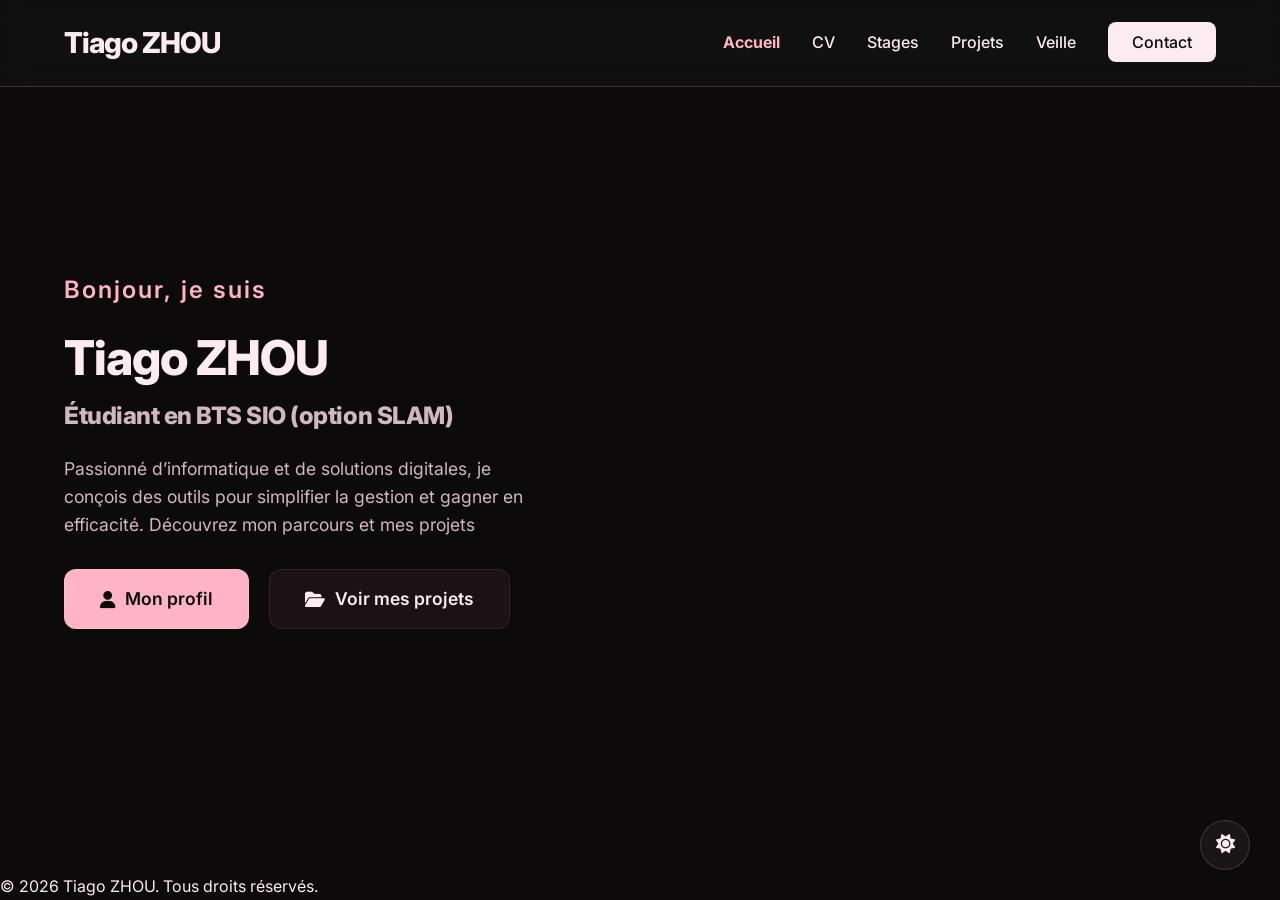
==== commit e4a79d2a: "Add files via upload" ====
--- a/index.html
+++ b/index.html
@@ -46,23 +46,19 @@
     <!-- HERO SECTION -->
     <section id="home" class="hero">
 
-        <div class="hero-content section reveal" style="text-align: left; max-width: 600px; padding-left: 5%; margin: 0;">
-            <span class="greeting" style="color: #FFB3C6; font-size: 1.5rem; letter-spacing: 2px;">Bonjour, je
-                suis</span>
-            <h1 class="hero-title"
-                style="color: #FFF6F8; text-shadow: 0 0 20px rgba(255, 122, 162, 0.4); margin: 10px 0; padding-top: 10px;">
-                Tiago ZHOU</h1>
-            <h2 class="hero-subtitle" style="color: #FCEBF0;">Étudiant en BTS SIO (option SLAM)</h2>
-            <p class="hero-desc" style="color: #d1b8c0; font-size: 1.1rem; margin-top: 20px;">Passionné d’informatique
-                et de solutions digitales, je conçois des outils pour simplifier la gestion et gagner en efficacité.
-                Découvrez mon parcours et mes projets !</p>
+        <div class="hero-content section reveal"
+            style="text-align: left; max-width: 600px; padding-left: 5%; margin: 0;">
+            <span class="greeting" style="font-size: 1.5rem; letter-spacing: 2px;">Bonjour, je suis</span>
+            <h1 class="hero-title" style="margin: 10px 0; padding-top: 10px;">Tiago ZHOU</h1>
+            <h2 class="hero-subtitle">Étudiant en BTS SIO (option SLAM)</h2>
+            <p class="hero-desc" style="font-size: 1.1rem; margin-top: 20px;">
+                Passionné d’informatique et de solutions digitales, je conçois des outils pour simplifier la gestion et gagner en efficacité. Découvrez mon parcours et mes projets
+            </p>
             <div class="hero-buttons" style="justify-content: flex-start;">
-                <a href="pages/cv.html" class="btn-primary"
-                    style="background-color: var(--accent-color); color: #1A1115;">
+                <a href="pages/cv.html" class="btn-primary">
                     <i class="fas fa-user"></i> Mon profil
                 </a>
-                <a href="pages/projets.html" class="btn-secondary"
-                    style="color: #FCEBF0; border-color: rgba(255, 179, 198, 0.3);">
+                <a href="pages/projets.html" class="btn-secondary">
                     <i class="fas fa-folder-open"></i> Voir mes projets
                 </a>
             </div>
--- a/css/style.css
+++ b/css/style.css
@@ -3,7 +3,7 @@
    ========================================= */
 :root {
     /* TYPOGRAPHY */
-    --font-primary: 'Outfit', sans-serif;
+    --font-primary: 'Inter', sans-serif;
     --font-secondary: 'Inter', sans-serif;
 
     /* COLORS - LIGHT MODE (Japanese Sakura Aesthetic) */
@@ -25,12 +25,10 @@
     --glass-bg: rgba(255, 255, 255, 0.75);
     --glass-border: rgba(255, 122, 162, 0.15);
     /* Soft pink frost border */
-    --shadow-soft: 0 10px 40px -10px rgba(255, 122, 162, 0.1);
-    --shadow-hover: 0 20px 40px -10px rgba(255, 122, 162, 0.3);
-
-    /* ZELDA COLORS (Adjusted for theme balance) */
-    --rupee-green: #00A86B;
-    /* Jade green */
+    --shadow-soft: none;
+    --shadow-hover: none;
+
+
 
     /* LOGO/BRANDS */
     --gold-color: #D4AF37;
@@ -38,13 +36,16 @@
     /* ANIMATIONS */
     --transition-fast: 0.2s ease-out;
     --transition-smooth: 0.5s cubic-bezier(0.16, 1, 0.3, 1);
+
+    --bg-image: none;
 }
 
 /* DARK MODE VARIABLES (Night Cherry Blossom / Yozakura) */
 [data-theme="dark"] {
-    --bg-color: #1A1115;
-    /* Very dark plum/ink */
-    --bg-secondary: #26181e;
+    --bg-color: #0d0a0b;
+    /* Updated dark background for all */
+    --bg-secondary: #1a1516;
+    --bg-image: url('../assets/sakura_hero_bg.jpg');
     --text-primary: #FCEBF0;
     /* Soft moonlight pink/white */
     --text-secondary: #d1b8c0;
@@ -56,8 +57,8 @@
 
     --glass-bg: rgba(38, 24, 30, 0.65);
     --glass-border: rgba(255, 179, 198, 0.1);
-    --shadow-soft: 0 10px 40px -10px rgba(0, 0, 0, 0.4);
-    --shadow-hover: 0 20px 40px -10px rgba(255, 179, 198, 0.25);
+    --shadow-soft: none;
+    --shadow-hover: none;
 }
 
 /* =========================================
@@ -76,6 +77,10 @@
 body {
     font-family: var(--font-secondary);
     background-color: var(--bg-color);
+    background-image: var(--bg-image, none);
+    background-size: cover;
+    background-attachment: fixed;
+    background-position: center;
     color: var(--text-primary);
     line-height: 1.6;
     transition: background-color var(--transition-smooth), color var(--transition-smooth);
@@ -270,11 +275,7 @@
     align-items: center;
     position: relative;
     overflow: hidden;
-    background-image: url('../assets/sakura_hero_bg.png');
-    background-size: cover;
-    background-position: right center;
-    background-color: #0d0a0b;
-    /* Dark fallback */
+    background: transparent;
 }
 
 .hero-content {
@@ -292,22 +293,22 @@
 }
 
 .hero-title {
-    font-size: 4.5rem;
-    line-height: 1.1;
+    font-size: 3rem;
+    line-height: 1.2;
+    margin-bottom: 15px;
+    color: var(--text-primary);
+}
+
+.hero-subtitle {
+    font-size: 1.5rem;
+    color: var(--text-secondary);
     margin-bottom: 20px;
-    color: var(--text-primary);
-}
-
-.hero-subtitle {
-    font-size: 2rem;
+}
+
+.hero-desc {
+    font-size: 1rem;
     color: var(--text-secondary);
     margin-bottom: 30px;
-}
-
-.hero-desc {
-    font-size: 1.1rem;
-    color: var(--text-secondary);
-    margin-bottom: 40px;
     max-width: 600px;
 }
 
@@ -321,20 +322,20 @@
     align-items: center;
     gap: 10px;
     background: var(--accent-color);
-    color: #ffffff;
+    color: var(--bg-color);
     padding: 15px 35px;
     border-radius: 12px;
     font-weight: 600;
     font-size: 1.1rem;
-    box-shadow: 0 10px 20px -10px var(--accent-color);
+    box-shadow: none;
     transition: all var(--transition-smooth);
     border: 1px solid rgba(255, 255, 255, 0.1);
 }
 
 .btn-primary:hover {
     transform: translateY(-3px) scale(1.02);
-    box-shadow: 0 15px 30px -10px var(--accent-color);
-    color: #ffffff;
+    box-shadow: none;
+    color: var(--bg-color);
 }
 
 .btn-secondary {
@@ -354,88 +355,8 @@
 
 .btn-secondary:hover {
     border-color: var(--accent-color);
-    background: var(--accent-glow);
     transform: translateY(-3px) scale(1.02);
-    box-shadow: var(--shadow-hover);
-}
-
-/* Ambient Animated Background (Soft Minimalist) */
-.ambient-bg {
-    position: absolute;
-    top: 0;
-    left: 0;
-    width: 100%;
-    height: 100%;
-    z-index: 1;
-    pointer-events: none;
-    overflow: hidden;
-    background-color: var(--bg-color);
-    /* Matches theme background */
-}
-
-.ambient-blob {
-    position: absolute;
-    border-radius: 50%;
-    filter: blur(120px);
-    opacity: 0.8;
-    animation: ambient-float 25s infinite ease-in-out alternate;
-    mix-blend-mode: normal;
-    /* Normal for light frost */
-}
-
-[data-theme="dark"] .ambient-blob {
-    mix-blend-mode: screen;
-    opacity: 0.15;
-}
-
-.ambient-1 {
-    top: -10%;
-    left: -10%;
-    width: 60vw;
-    height: 60vw;
-    background: radial-gradient(circle, rgba(255, 122, 162, 0.4) 0%, transparent 60%);
-    /* Sakura Pink */
-    animation-duration: 28s;
-}
-
-.ambient-2 {
-    bottom: -20%;
-    right: -10%;
-    width: 70vw;
-    height: 70vw;
-    background: radial-gradient(circle, rgba(219, 112, 147, 0.3) 0%, transparent 60%);
-    /* Pale violet red */
-    animation-duration: 32s;
-    animation-delay: -5s;
-}
-
-.ambient-3 {
-    top: 30%;
-    left: 40%;
-    width: 50vw;
-    height: 50vw;
-    background: radial-gradient(circle, rgba(255, 182, 193, 0.35) 0%, transparent 60%);
-    /* Light Pink */
-    animation-duration: 25s;
-    animation-delay: -10s;
-}
-
-@keyframes ambient-float {
-    0% {
-        transform: translate(0px, 0px) scale(1);
-    }
-
-    33% {
-        transform: translate(50px, -50px) scale(1.1);
-    }
-
-    66% {
-        transform: translate(-30px, 40px) scale(0.9);
-    }
-
-    100% {
-        transform: translate(0px, 0px) scale(1);
-    }
+    box-shadow: none;
 }
 
 /* SAKURA PETAL ANIMATIONS */
@@ -458,81 +379,6 @@
         transform: translateX(30px) rotate(45deg);
     }
 }
-
-/* Hero Aurora Background */
-.hero-bg-aurora {
-    position: absolute;
-    top: 0;
-    left: 0;
-    width: 100%;
-    height: 100%;
-    z-index: 1;
-    pointer-events: none;
-    overflow: hidden;
-    background-color: var(--bg-color);
-    /* Base dark */
-}
-
-.aurora {
-    position: absolute;
-    border-radius: 50%;
-    filter: blur(80px);
-    opacity: 0.5;
-    animation: aurora-float 20s infinite ease-in-out alternate;
-}
-
-.aurora-1 {
-    top: -20%;
-    left: -10%;
-    width: 50vw;
-    height: 50vw;
-    background: radial-gradient(circle, var(--aurora-1, #4f46e5) 0%, transparent 60%);
-    animation-duration: 25s;
-}
-
-.aurora-2 {
-    bottom: -20%;
-    right: -10%;
-    width: 60vw;
-    height: 60vw;
-    background: radial-gradient(circle, var(--aurora-2, #8b5cf6) 0%, transparent 60%);
-    animation-duration: 22s;
-    animation-delay: -5s;
-}
-
-.aurora-3 {
-    top: 20%;
-    right: 20%;
-    width: 40vw;
-    height: 40vw;
-    background: radial-gradient(circle, var(--aurora-3, #ec4899) 0%, transparent 60%);
-    animation-duration: 28s;
-    animation-delay: -10s;
-}
-
-.aurora-4 {
-    bottom: 10%;
-    left: 20%;
-    width: 45vw;
-    height: 45vw;
-    background: radial-gradient(circle, var(--aurora-4, #06b6d4) 0%, transparent 60%);
-    animation-duration: 20s;
-    animation-delay: -15s;
-}
-
-.noise-overlay {
-    position: absolute;
-    top: 0;
-    left: 0;
-    width: 100%;
-    height: 100%;
-    background-image: url("data:image/svg+xml,%3Csvg viewBox='0 0 200 200' xmlns='http://www.w3.org/2000/svg'%3E%3Cfilter id='noiseFilter'%3E%3CfeTurbulence type='fractalNoise' baseFrequency='0.8' numOctaves='3' stitchTiles='stitch'/%3E%3C/filter%3E%3Crect width='100%25' height='100%25' filter='url(%23noiseFilter)' opacity='0.06'/%3E%3C/svg%3E");
-    pointer-events: none;
-    z-index: 2;
-    mix-blend-mode: overlay;
-}
-
-/* Custom Cursor REMOVED for soft minimalist theme */
 
 /* Global Animations */
 @keyframes float {
@@ -565,15 +411,19 @@
    ========================================= */
 @media (max-width: 992px) {
     .hero-title {
-        font-size: 3.5rem;
+        font-size: 2.5rem;
     }
 
     .hero-subtitle {
-        font-size: 1.5rem;
+        font-size: 1.2rem;
     }
 }
 
 @media (max-width: 768px) {
+    .hero {
+        background-image: none;
+    }
+
     .hamburger {
         display: block;
     }
@@ -613,7 +463,7 @@
     }
 
     .hero-title {
-        font-size: 2.8rem;
+        font-size: 2rem;
     }
 
     .hero-buttons {
@@ -657,40 +507,31 @@
 }
 
 .languages-list i {
-    color: var(--rupee-green);
+    color: var(--accent-color);
 }
 
 .glass-card {
-    background: var(--glass-bg);
-    border: 1px solid var(--glass-border);
-    border-radius: 16px;
-    padding: 30px;
-    box-shadow: var(--shadow-soft);
-    backdrop-filter: blur(16px);
-    -webkit-backdrop-filter: blur(16px);
+    background: transparent;
+    border: none;
+    padding: 15px 0;
+    box-shadow: none;
+    backdrop-filter: none;
+    -webkit-backdrop-filter: none;
     transition: all var(--transition-smooth);
     position: relative;
-    overflow: hidden;
+    overflow: visible;
 }
 
 /* Subtle glow inside the card for premium feel */
 .glass-card::before {
-    content: '';
-    position: absolute;
-    top: 0;
-    left: 0;
-    right: 0;
-    height: 1px;
-    background: linear-gradient(90deg, transparent, rgba(255, 255, 255, 0.2), transparent);
-    opacity: 0.5;
+    display: none;
 }
 
 .glass-card:hover {
-    transform: translateY(-5px);
-    box-shadow: var(--shadow-hover);
-    border-color: rgba(255, 255, 255, 0.2);
-    /* Subtly tint the background on hover */
-    background: rgba(var(--accent-color), 0.02);
+    transform: translateY(-2px);
+    box-shadow: none;
+    border: none;
+    background: transparent;
 }
 
 .about-card {
@@ -701,9 +542,9 @@
 
 .stat-box {
     text-align: center;
-    padding: 20px;
-    background: rgba(var(--accent-color), 0.05);
-    border-radius: 15px;
+    padding: 10px 20px;
+    background: transparent;
+    border-radius: 0;
 }
 
 .stat-box i {
@@ -772,7 +613,7 @@
 
 .timeline-item:hover .timeline-dot {
     transform: scale(1.2);
-    background-color: var(--rupee-green);
+    background-color: var(--accent-color);
 }
 
 .timeline-item:nth-child(even) .timeline-dot {
@@ -788,7 +629,7 @@
     display: inline-block;
     padding: 5px 12px;
     background: var(--accent-color);
-    color: white;
+    color: #1a1516;
     border-radius: 20px;
     font-size: 0.85rem;
     font-weight: 600;
@@ -848,14 +689,13 @@
 }
 
 .rss-card {
-    background: var(--glass-bg);
-    backdrop-filter: blur(16px);
-    -webkit-backdrop-filter: blur(16px);
-    border: 1px solid var(--glass-border);
-    border-radius: 15px;
-    padding: 25px;
-    box-shadow: var(--shadow-soft);
-    transition: transform var(--transition-smooth), box-shadow var(--transition-smooth);
+    background: transparent;
+    backdrop-filter: none;
+    -webkit-backdrop-filter: none;
+    border: none;
+    padding: 15px 0;
+    box-shadow: none;
+    transition: transform var(--transition-smooth);
     display: flex;
     flex-direction: column;
     justify-content: space-between;
@@ -863,9 +703,9 @@
 }
 
 .rss-card:hover {
-    transform: translateY(-8px);
-    box-shadow: 0 15px 35px var(--accent-glow);
-    border-color: var(--accent-color);
+    transform: translateY(-4px);
+    box-shadow: none;
+    border: none;
 }
 
 .rss-date {
@@ -912,5 +752,5 @@
 }
 
 .rss-link:hover {
-    color: var(--rupee-green);
+    color: var(--accent-color);
 }
